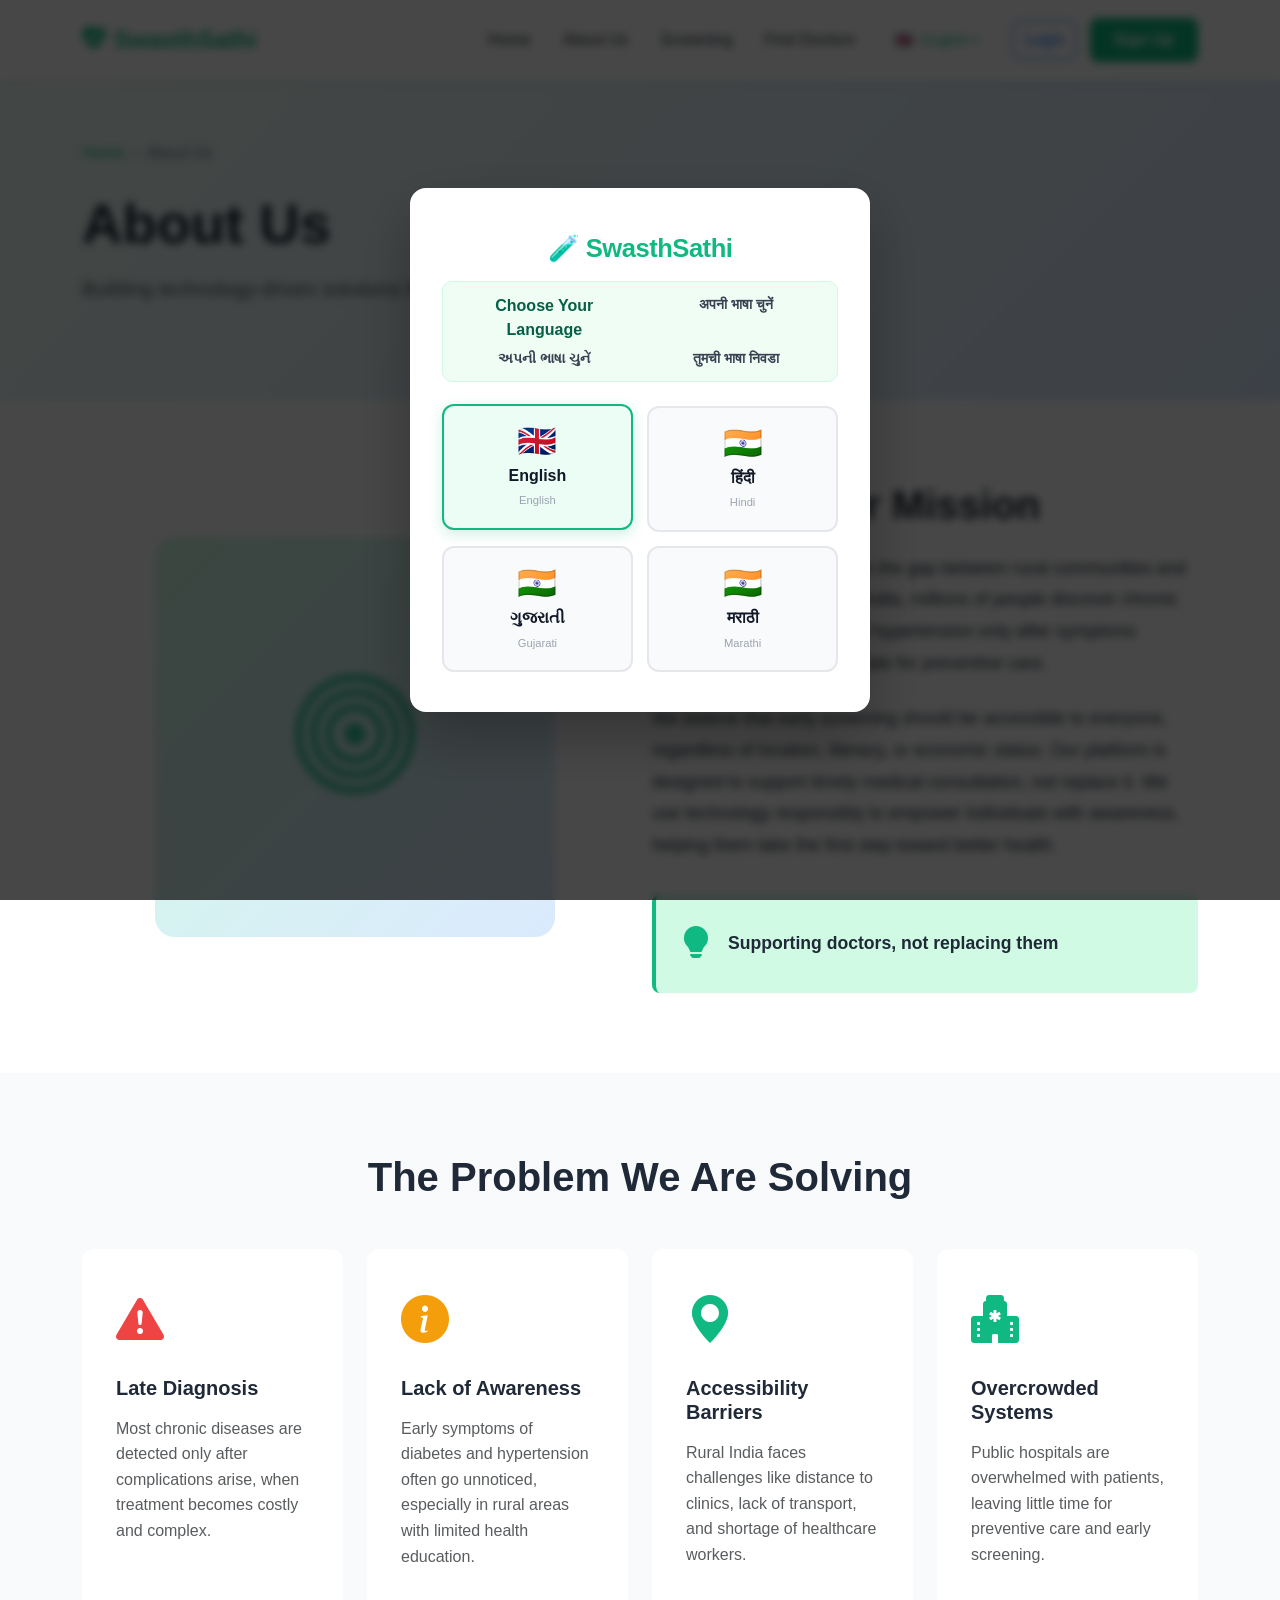
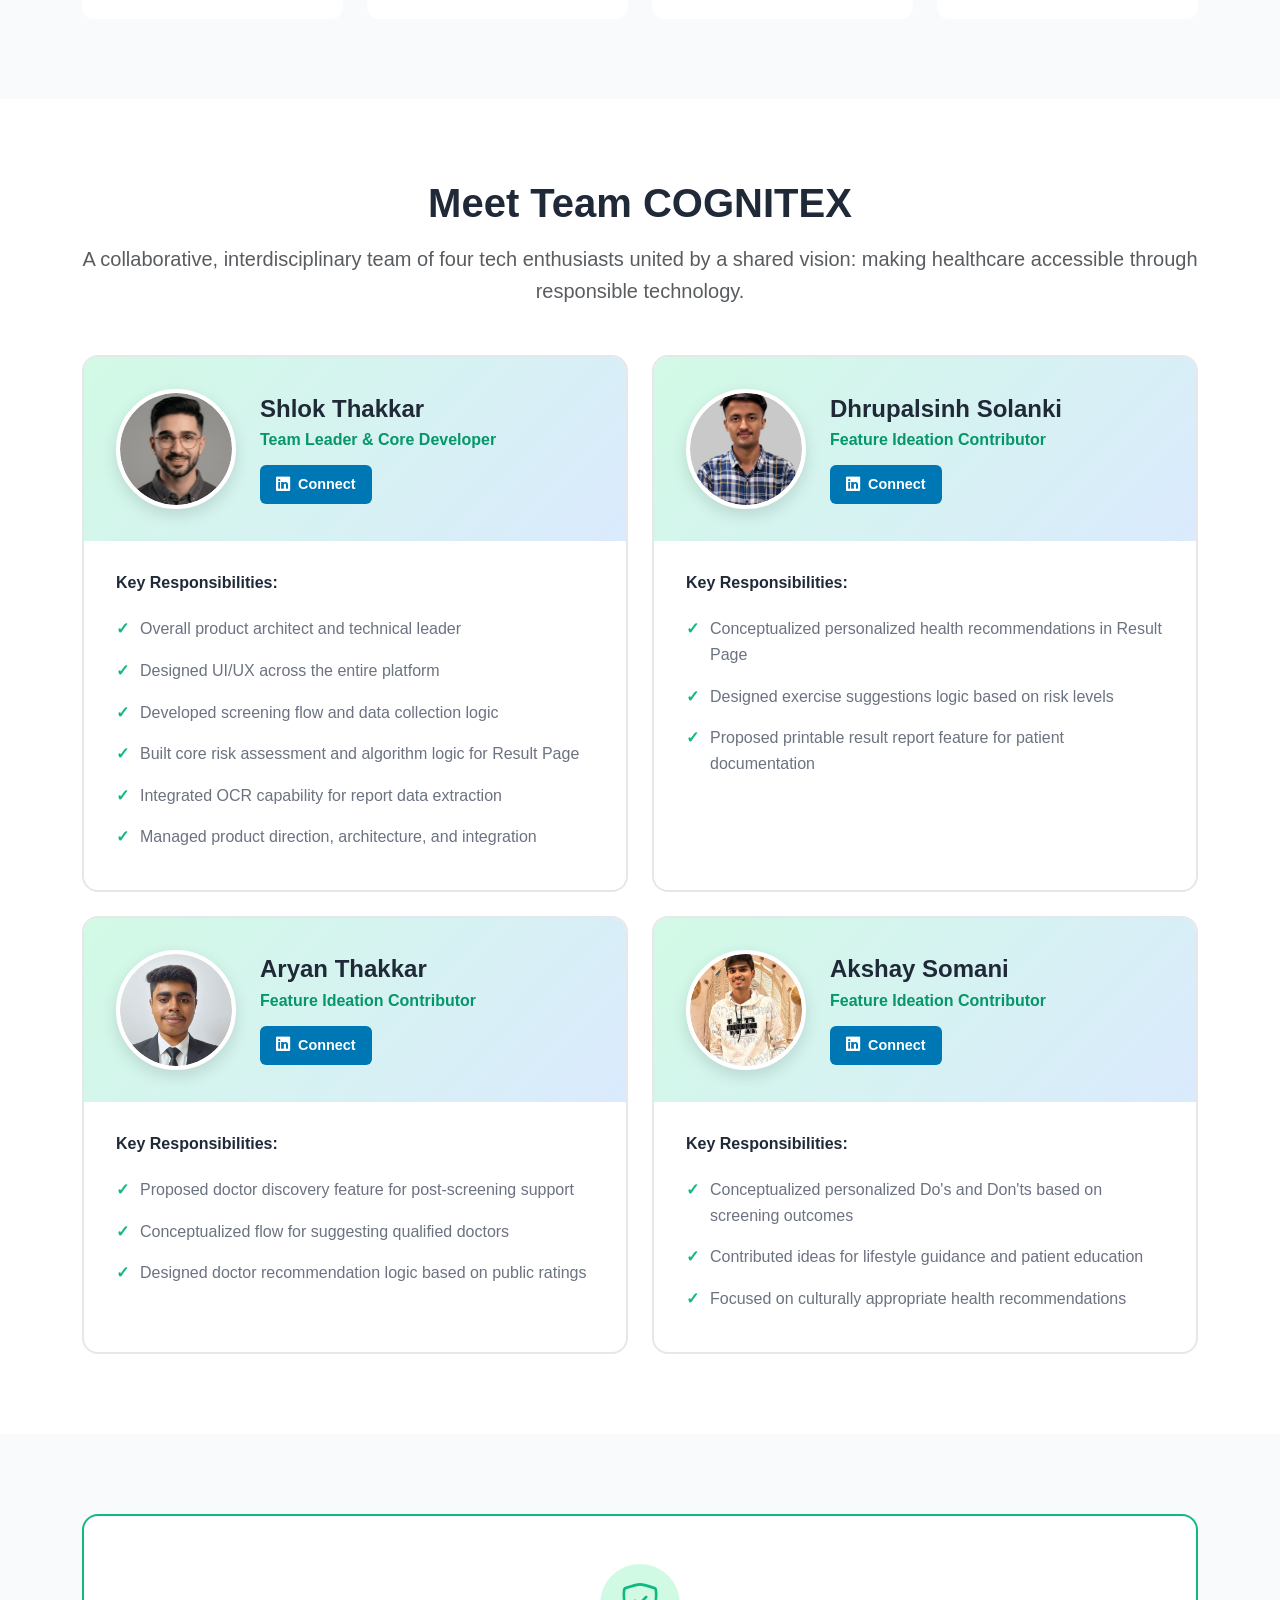
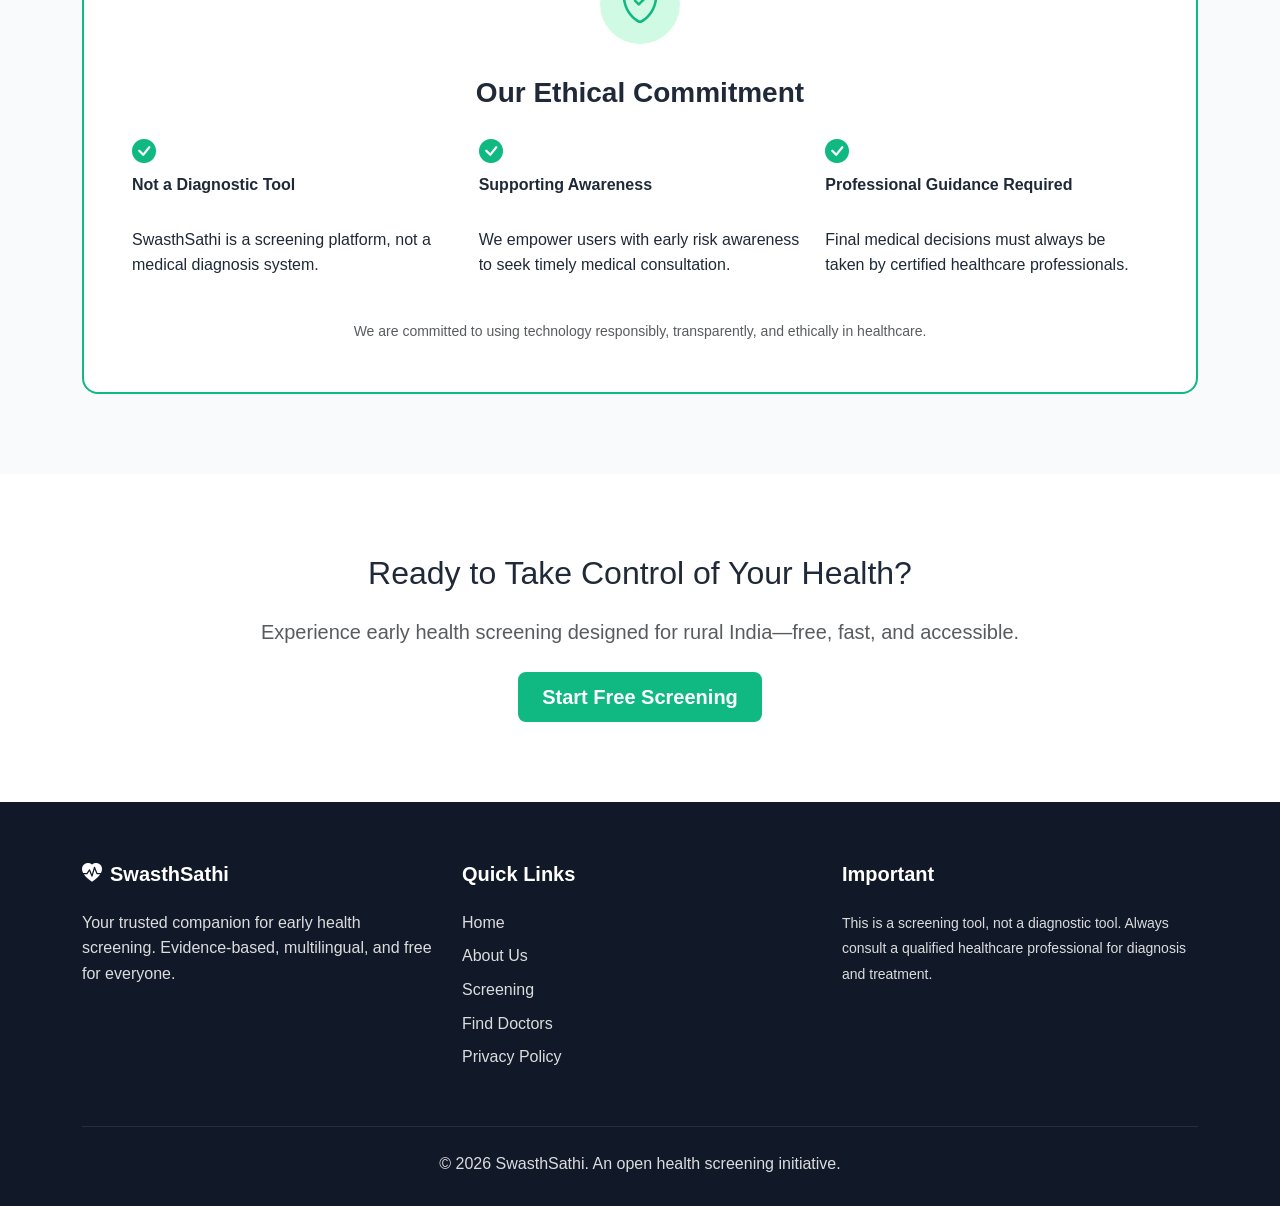
==== about.html @ 0831de1f "feat(pwa): add manifest and icon head tags across all pages" ====
<!DOCTYPE html>
<html lang="en">
<head>
    <meta charset="UTF-8">
    <meta name="viewport" content="width=device-width, initial-scale=1.0">
    <meta name="description" content="About SwasthSathi - Our mission to make early health screening accessible to rural India">
    <title>About Us - SwasthSathi</title>
    
   <!-- Bootstrap 5.3 -->
<link href="https://cdn.jsdelivr.net/npm/bootstrap@5.3.2/dist/css/bootstrap.min.css" rel="stylesheet">
<!-- Bootstrap Icons -->
<link rel="stylesheet" href="https://cdn.jsdelivr.net/npm/bootstrap-icons@1.11.3/font/bootstrap-icons.min.css">
<!-- Base Styles (LOAD FIRST) -->
<link rel="stylesheet" href="assets/styles/base.css">
<link rel="stylesheet" href="assets/styles/language-modal.css">
<!-- Page-specific styles -->
<link rel="stylesheet" href="assets/styles/style.css">
<link rel="stylesheet" href="assets/styles/about.css">
    <!-- PWA + icons -->
    <link rel="manifest" href="manifest.json">
    <meta name="theme-color" content="#10b981">
    <link rel="icon" href="assets/icons/favicon.ico" sizes="any">
    <link rel="icon" type="image/png" sizes="32x32" href="assets/icons/favicon-32.png">
    <link rel="icon" type="image/png" sizes="16x16" href="assets/icons/favicon-16.png">
    <link rel="apple-touch-icon" href="assets/icons/apple-touch-icon.png">
    <meta name="apple-mobile-web-app-capable" content="yes">
    <meta name="apple-mobile-web-app-status-bar-style" content="default">
    <meta name="apple-mobile-web-app-title" content="SwasthSathi">
    <link rel="stylesheet" href="assets/styles/pwa.css">
</head>
<body>
    <div id="navbar-mount"></div>

    <!-- Hero Section -->
    <section class="about-hero">
        <div class="container">
            <nav aria-label="breadcrumb">
                <ol class="breadcrumb">
                    <li class="breadcrumb-item"><a href="index.html" data-i18n="nav_home">Home</a></li>
                    <li class="breadcrumb-item active" aria-current="page" data-i18n="nav_about">About Us</li>
                </ol>
            </nav>
            <h1 class="display-4 fw-bold mb-3" data-i18n="about_hero_title">About Us</h1>
            <p class="lead text-muted" data-i18n="about_hero_subtitle">Building technology-driven solutions for early health risk awareness.</p>
        </div>
    </section>

    <!-- Mission Section -->
    <section class="mission-section">
        <div class="container">
            <div class="row align-items-center">
                <div class="col-lg-6 mb-4 mb-lg-0">
                    <div class="mission-icon-wrapper">
                        <i class="bi bi-bullseye"></i>
                    </div>
                </div>
                <div class="col-lg-6">
                    <h2 class="section-title mb-4" data-i18n="mission_title">Our Mission</h2>
                    <p class="mission-text" data-i18n="mission_text1">
                        SwasthSathi exists to bridge the gap between rural communities and early health awareness. 
                        In India, millions of people discover chronic conditions like diabetes and hypertension only 
                        after symptoms become severe—often too late for preventive care.
                    </p>
                    <p class="mission-text" data-i18n="mission_text2">
                        We believe that early screening should be accessible to everyone, regardless of 
                        location, literacy, or economic status. Our platform is designed to support timely medical consultation, 
                        not replace it. We use technology responsibly to empower individuals with awareness, helping them take 
                        the first step toward better health.
                    </p>
                    <div class="mission-highlight">
                        <i class="bi bi-lightbulb-fill"></i>
                        <span data-i18n="mission_highlight">Supporting doctors, not replacing them</span>
                    </div>
                </div>
            </div>
        </div>
    </section>

    <!-- Problem Section -->
    <section class="problem-section">
        <div class="container">
            <h2 class="section-title text-center mb-5" data-i18n="problem_title">The Problem We Are Solving</h2>
            <div class="row g-4">
                <div class="col-md-6 col-lg-3">
                    <div class="problem-card">
                        <div class="problem-icon text-danger">
                            <i class="bi bi-exclamation-triangle-fill"></i>
                        </div>
                        <h5 data-i18n="problem_late_title">Late Diagnosis</h5>
                        <p class="text-muted" data-i18n="problem_late_desc">Most chronic diseases are detected only after complications arise, when treatment becomes costly and complex.</p>
                    </div>
                </div>
                <div class="col-md-6 col-lg-3">
                    <div class="problem-card">
                        <div class="problem-icon text-warning">
                            <i class="bi bi-info-circle-fill"></i>
                        </div>
                        <h5 data-i18n="problem_awareness_title">Lack of Awareness</h5>
                        <p class="text-muted" data-i18n="problem_awareness_desc">Early symptoms of diabetes and hypertension often go unnoticed, especially in rural areas with limited health education.</p>
                    </div>
                </div>
                <div class="col-md-6 col-lg-3">
                    <div class="problem-card">
                        <div class="problem-icon text-primary">
                            <i class="bi bi-geo-alt-fill"></i>
                        </div>
                        <h5 data-i18n="problem_access_title">Accessibility Barriers</h5>
                        <p class="text-muted" data-i18n="problem_access_desc">Rural India faces challenges like distance to clinics, lack of transport, and shortage of healthcare workers.</p>
                    </div>
                </div>
                <div class="col-md-6 col-lg-3">
                    <div class="problem-card">
                        <div class="problem-icon text-success">
                            <i class="bi bi-hospital-fill"></i>
                        </div>
                        <h5 data-i18n="problem_overcrowded_title">Overcrowded Systems</h5>
                        <p class="text-muted" data-i18n="problem_overcrowded_desc">Public hospitals are overwhelmed with patients, leaving little time for preventive care and early screening.</p>
                    </div>
                </div>
            </div>
        </div>
    </section>

    <!-- Team Section -->
<section class="team-section">
    <div class="container">
        <div class="text-center mb-5">
            <h2 class="section-title mb-3" data-i18n="team_title">Meet Team COGNITEX</h2>
            <p class="lead text-muted" data-i18n="team_subtitle">A collaborative, interdisciplinary team of four tech enthusiasts united by a shared vision: making healthcare accessible through responsible technology.</p>
        </div>

        <div class="row g-4">
            <!-- Team Member 1: Shlok Thakkar -->
            <div class="col-lg-6">
                <div class="team-card">
                    <div class="team-card-header">
                        <div class="team-member-photo">
                            <img src="Images\Professional Photo (5).png" alt="Shlok Thakkar" class="member-img">
                        </div>
                        <div class="team-member-info">
                            <h4 class="member-name">Shlok Thakkar</h4>
                            <p class="member-role">Team Leader & Core Developer</p>
                            <a href="https://www.linkedin.com/in/shlok-thakkar-58a033354?utm_source=share&utm_campaign=share_via&utm_content=profile&utm_medium=android_app" target="_blank" rel="noopener noreferrer" class="linkedin-btn">
                                <i class="bi bi-linkedin"></i> <span data-i18n="team_connect">Connect</span>
                            </a>
                        </div>
                    </div>
                    <div class="team-card-body">
                        <h6 class="responsibility-title" data-i18n="team_responsibilities">Key Responsibilities:</h6>
                        <ul class="responsibility-list">
                            <li>Overall product architect and technical leader</li>
                            <li>Designed UI/UX across the entire platform</li>
                            <li>Developed screening flow and data collection logic</li>
                            <li>Built core risk assessment and algorithm logic for Result Page</li>
                            <li>Integrated OCR capability for report data extraction</li>
                            <li>Managed product direction, architecture, and integration</li>
                        </ul>
                    </div>
                </div>
            </div>

            <!-- Team Member 2: Dhrupalsinh Solanki -->
            <div class="col-lg-6">
                <div class="team-card">
                    <div class="team-card-header">
                        <div class="team-member-photo">
                            <img src="Images/Dhrupal.jpeg" alt="Dhrupalsinh Solanki" class="member-img">
                        </div>
                        <div class="team-member-info">
                            <h4 class="member-name">Dhrupalsinh Solanki</h4>
                            <p class="member-role">Feature Ideation Contributor</p>
                            <a href="https://www.linkedin.com/in/dhrupalsinh-solanki-662442332?utm_source=share&utm_campaign=share_via&utm_content=profile&utm_medium=ios_app" target="_blank" rel="noopener noreferrer" class="linkedin-btn">
                                <i class="bi bi-linkedin"></i> <span data-i18n="team_connect">Connect</span>
                            </a>
                        </div>
                    </div>
                    <div class="team-card-body">
                        <h6 class="responsibility-title" data-i18n="team_responsibilities">Key Responsibilities:</h6>
                        <ul class="responsibility-list">
                            <li>Conceptualized personalized health recommendations in Result Page</li>
                            <li>Designed exercise suggestions logic based on risk levels</li>
                            <li>Proposed printable result report feature for patient documentation</li>
                        </ul>
                    </div>
                </div>
            </div>

            <!-- Team Member 3: Aryan Thakkar -->
            <div class="col-lg-6">
                <div class="team-card">
                    <div class="team-card-header">
                        <div class="team-member-photo">
                            <img src="Images/Aryan.jpeg" alt="Aryan Thakkar" class="member-img">
                        </div>
                        <div class="team-member-info">
                            <h4 class="member-name">Aryan Thakkar</h4>
                            <p class="member-role">Feature Ideation Contributor</p>
                            <a href="https://www.linkedin.com/in/aryan-thakkar-126a76345?utm_source=share&utm_campaign=share_via&utm_content=profile&utm_medium=android_app" target="_blank" rel="noopener noreferrer" class="linkedin-btn">
                                <i class="bi bi-linkedin"></i> <span data-i18n="team_connect">Connect</span>
                            </a>
                        </div>
                    </div>
                    <div class="team-card-body">
                        <h6 class="responsibility-title" data-i18n="team_responsibilities">Key Responsibilities:</h6>
                        <ul class="responsibility-list">
                            <li>Proposed doctor discovery feature for post-screening support</li>
                            <li>Conceptualized flow for suggesting qualified doctors</li>
                            <li>Designed doctor recommendation logic based on public ratings</li>
                        </ul>
                    </div>
                </div>
            </div>

            <!-- Team Member 4: Akshay Somani -->
            <div class="col-lg-6">
                <div class="team-card">
                    <div class="team-card-header">
                        <div class="team-member-photo">
                            <img src="Images/Akshay.jpeg" alt="Akshay Somani" class="member-img">
                        </div>
                        <div class="team-member-info">
                            <h4 class="member-name">Akshay Somani</h4>
                            <p class="member-role">Feature Ideation Contributor</p>
                            <a href="https://www.linkedin.com/in/akshay-somani-881622383?utm_source=share&utm_campaign=share_via&utm_content=profile&utm_medium=android_app" target="_blank" rel="noopener noreferrer" class="linkedin-btn">
                                <i class="bi bi-linkedin"></i> <span data-i18n="team_connect">Connect</span>
                            </a>
                        </div>
                    </div>
                    <div class="team-card-body">
                        <h6 class="responsibility-title" data-i18n="team_responsibilities">Key Responsibilities:</h6>
                        <ul class="responsibility-list">
                            <li>Conceptualized personalized Do's and Don'ts based on screening outcomes</li>
                            <li>Contributed ideas for lifestyle guidance and patient education</li>
                            <li>Focused on culturally appropriate health recommendations</li>
                        </ul>
                    </div>
                </div>
            </div>
        </div>
    </div>
</section>

    <!-- Ethical Commitment Section -->
    <section class="ethics-section">
        <div class="container">
            <div class="ethics-card">
                <div class="ethics-icon">
                    <i class="bi bi-shield-check"></i>
                </div>
                <h3 class="mb-4" data-i18n="ethics_title">Our Ethical Commitment</h3>
                <div class="row">
                    <div class="col-md-4 mb-3">
                        <div class="ethics-point">
                            <i class="bi bi-check-circle-fill text-success"></i>
                            <p><strong data-i18n="ethics_not_diagnostic">Not a Diagnostic Tool</strong><br><span data-i18n="ethics_not_diagnostic_desc">SwasthSathi is a screening platform, not a medical diagnosis system.</span></p>
                        </div>
                    </div>
                    <div class="col-md-4 mb-3">
                        <div class="ethics-point">
                            <i class="bi bi-check-circle-fill text-success"></i>
                            <p><strong data-i18n="ethics_awareness">Supporting Awareness</strong><br><span data-i18n="ethics_awareness_desc">We empower users with early risk awareness to seek timely medical consultation.</span></p>
                        </div>
                    </div>
                    <div class="col-md-4 mb-3">
                        <div class="ethics-point">
                            <i class="bi bi-check-circle-fill text-success"></i>
                            <p><strong data-i18n="ethics_professional">Professional Guidance Required</strong><br><span data-i18n="ethics_professional_desc">Final medical decisions must always be taken by certified healthcare professionals.</span></p>
                        </div>
                    </div>
                </div>
                <p class="text-muted text-center mt-4 mb-0">
                    <small data-i18n="ethics_footer">We are committed to using technology responsibly, transparently, and ethically in healthcare.</small>
                </p>
            </div>
        </div>
    </section>

    <!-- CTA Section -->
    <section class="cta-section-about">
        <div class="container text-center">
            <h2 class="mb-4" data-i18n="cta_about_title">Ready to Take Control of Your Health?</h2>
            <p class="lead text-muted mb-4" data-i18n="cta_about_subtitle">Experience early health screening designed for rural India—free, fast, and accessible.</p>
            <a href="screening.html" class="btn btn-primary-custom btn-lg" data-i18n="cta_about_button">Start Free Screening</a>
        </div>
    </section>

   <div id="footer-mount"></div>

    <script src="https://cdn.jsdelivr.net/npm/bootstrap@5.3.2/dist/js/bootstrap.bundle.min.js"></script>
    <script src="assets/scripts/data/language-data.js"></script>
    <script src="assets/scripts/shared/i18n.js"></script>
    <script src="assets/scripts/shared/language-modal.js"></script>
    <script src="assets/scripts/shared/supabase-client.js"></script>
    <script src="assets/scripts/shared/navbar.js"></script>
    <script src="assets/scripts/shared/footer.js"></script>
    <script src="assets/scripts/shared/nav-auth.js"></script>
    <script src="assets/scripts/shared/main.js"></script>
    <script src="assets/scripts/shared/pwa-register.js"></script>
</body>
</html>
---- assets/styles/base.css ----
/**
 * ============================================
 * SWASTHSATHI - UNIFIED BASE STYLES
 * Shared across ALL pages
 * ============================================
 */

/* ===== CSS VARIABLES (UNIFIED) ===== */
:root {
    /* Primary Colors */
    --primary: #10b981;
    --primary-dark: #059669;
    --primary-light: #d1fae5;
    --primary-pale: #d1fae5;
    --primary-ghost: #f0fdf4;
    
    /* Secondary Colors */
    --secondary: #3b82f6;
    
    /* Status Colors */
    --success: #10b981;
    --success-light: #d1fae5;
    --success-dark: #047857;
    
    --warning: #f59e0b;
    --warning-light: #fef3c7;
    --warning-dark: #d97706;
    
    --danger: #ef4444;
    --danger-light: #fee2e2;
    --danger-dark: #dc2626;
    
    --info: #3b82f6;
    --info-light: #dbeafe;
    --info-dark: #2563eb;
    
    /* Neutral Colors */
    --white: #ffffff;
    --black: #000000;
    --dark: #1f2937;
    --gray: #6b7280;
    --gray-light: #9ca3af;
    --gray-pale: #e5e7eb;
    --gray-bg: #f3f4f6;
    --gray-border: #d1d5db;
    --light-bg: #f9fafb;
    
    /* Aliased color names for backward compatibility */
    --color-primary: var(--primary);
    --color-primary-dark: var(--primary-dark);
    --color-primary-light: var(--primary-light);
    --color-primary-pale: var(--primary-pale);
    --color-primary-ghost: var(--primary-ghost);
    
    --color-success: var(--success);
    --color-success-light: var(--success-light);
    --color-success-dark: var(--success-dark);
    
    --color-warning: var(--warning);
    --color-warning-light: var(--warning-light);
    --color-warning-dark: var(--warning-dark);
    
    --color-danger: var(--danger);
    --color-danger-light: var(--danger-light);
    --color-danger-dark: var(--danger-dark);
    
    --color-info: var(--info);
    --color-info-light: var(--info-light);
    --color-info-dark: var(--info-dark);
    
    --color-white: var(--white);
    --color-black: var(--black);
    --color-dark: var(--dark);
    --color-gray: var(--gray);
    --color-gray-light: var(--gray-light);
    --color-gray-pale: var(--gray-pale);
    --color-gray-bg: var(--gray-bg);
    --color-gray-border: var(--gray-border);
    
    /* Typography */
    --font-primary: system-ui, -apple-system, BlinkMacSystemFont, "Segoe UI", Roboto, Oxygen, Ubuntu, Cantarell, sans-serif;
    --font-mono: 'Courier New', Courier, monospace;
    
    --text-xs: 0.75rem;
    --text-sm: 0.875rem;
    --text-base: 1rem;
    --text-lg: 1.125rem;
    --text-xl: 1.25rem;
    --text-2xl: 1.5rem;
    --text-3xl: 1.875rem;
    
    --font-normal: 400;
    --font-medium: 500;
    --font-semibold: 600;
    --font-bold: 700;
    
    --leading-normal: 1.5;
    --leading-relaxed: 1.75;
    
    /* Spacing */
    --space-1: 0.25rem;
    --space-2: 0.5rem;
    --space-3: 0.75rem;
    --space-4: 1rem;
    --space-5: 1.25rem;
    --space-6: 1.5rem;
    --space-8: 2rem;
    --space-10: 2.5rem;
    
    /* Border Radius */
    --radius-base: 0.25rem;
    --radius-md: 0.375rem;
    --radius-lg: 0.5rem;
    --radius-xl: 0.75rem;
    --radius-full: 9999px;
    
    /* Shadows */
    --shadow-sm: 0 1px 2px 0 rgba(0, 0, 0, 0.05);
    --shadow-base: 0 1px 3px 0 rgba(0, 0, 0, 0.1);
    --shadow-md: 0 4px 6px -1px rgba(0, 0, 0, 0.1);
    --shadow-lg: 0 10px 15px -3px rgba(0, 0, 0, 0.1);
    
    /* Transitions */
    --transition-fast: 150ms ease-in-out;
    --transition-base: 200ms ease-in-out;
}

/* ===== GLOBAL RESETS ===== */
* {
    margin: 0;
    padding: 0;
    box-sizing: border-box;
}

body {
    font-family: var(--font-primary);
    color: var(--dark);
    line-height: 1.6;
    overflow-x: hidden;
    background: var(--light-bg);
}

html {
    scroll-behavior: smooth;
}

a {
    text-decoration: none;
    color: inherit;
}

/* ===== UNIFIED NAVBAR STYLES ===== */
.navbar {
    background: white !important;
    box-shadow: 0 2px 10px rgba(0,0,0,0.08);
    transition: all 0.3s ease;
    padding: 1rem 0;
}

.navbar.scrolled {
    box-shadow: 0 4px 12px rgba(0,0,0,0.1);
}

.navbar-brand {
    font-size: 1.5rem;
    font-weight: 700;
    color: var(--primary) !important;
    display: flex;
    align-items: center;
    gap: 0.5rem;
}

.nav-link {
    color: var(--dark) !important;
    font-weight: 500;
    padding: 0.5rem 1rem !important;
    transition: color 0.3s ease;
}

.nav-link:hover,
.nav-link.active {
    color: var(--primary) !important;
}

/* ===== UNIFIED BUTTON STYLES ===== */
.btn-primary-custom {
    background: var(--primary) !important;
    border-color: var(--primary) !important;
    color: white !important;
    padding: 0.625rem 1.5rem;
    border-radius: 8px;
    font-weight: 600;
    transition: all 0.3s ease;
    border: none;
}

.btn-primary-custom:hover {
    background: var(--primary-dark) !important;
    border-color: var(--primary-dark) !important;
    transform: translateY(-2px);
    box-shadow: 0 4px 12px rgba(16, 185, 129, 0.3);
}

.btn-primary-custom a {
    color: white !important;
    text-decoration: none;
}

/* Bootstrap Form Controls */
.form-control:focus,
.form-select:focus {
    border-color: var(--primary);
    box-shadow: 0 0 0 0.25rem rgba(16, 185, 129, 0.25);
}

.form-check-input:checked {
    background-color: var(--primary);
    border-color: var(--primary);
}

/* ===== UNIFIED FOOTER STYLES ===== */
.footer {
    background: #111827;
    color: #ffffff;
    padding: 60px 0 30px;
}

.footer h5 {
    font-weight: 700;
    margin-bottom: 1.5rem;
    color: #ffffff;
}

.footer p,
.footer .text-muted,
.footer small {
    color: rgba(255, 255, 255, 0.85) !important;
}

.footer a {
    color: rgba(255, 255, 255, 0.85);
    text-decoration: none;
    transition: color 0.3s ease;
    display: block;
    margin-bottom: 0.5rem;
}

.footer a:hover {
    color: #ffffff;
}

.footer hr {
    border-color: rgba(255, 255, 255, 0.2);
}

/* ===== UTILITY CLASSES ===== */
.bg-success-subtle { background: var(--success-light) !important; color: var(--success); }
.bg-primary-subtle { background: #dbeafe !important; color: #2563eb; }
.bg-warning-subtle { background: var(--warning-light) !important; color: var(--warning-dark); }
.bg-info-subtle { background: var(--info-light) !important; color: var(--info-dark); }
.bg-danger-subtle { background: var(--danger-light) !important; color: var(--danger-dark); }

.border-success { border-color: var(--success) !important; }
.border-warning { border-color: var(--warning) !important; }
.border-danger { border-color: var(--danger) !important; }
.border-info { border-color: var(--info) !important; }

.text-success { color: var(--success) !important; }
.text-warning { color: var(--warning) !important; }
.text-danger { color: var(--danger) !important; }
.text-info { color: var(--info) !important; }
.text-primary { color: var(--primary) !important; }

/* ===== RESPONSIVE ===== */
@media (max-width: 768px) {
    .navbar {
        padding: 0.75rem 0;
    }
    
    .navbar-brand {
        font-size: 1.25rem;
    }
}

/* ===== ANIMATIONS ===== */
@keyframes fadeIn {
    from {
        opacity: 0;
        transform: translateY(20px);
    }
    to {
        opacity: 1;
        transform: translateY(0);
    }
}

.fade-in {
    animation: fadeIn 0.6s ease-in;
}

/* Language Dropdown Styles */
.language-option {
    padding: 0.5rem 1rem;
    cursor: pointer;
    transition: background 0.2s ease;
}

.language-option:hover {
    background: #f3f4f6;
}

.language-option.active {
    background: #10b981;
    color: white;
}

.language-option.active:hover {
    background: #059669;
}

#languageDropdownBtn {
    font-size: 0.9rem;
    padding: 0.5rem 1rem;
    border-radius: 8px;
    transition: background 0.2s ease;
}

#languageDropdownBtn:hover {
    background: rgba(16, 185, 129, 0.1);
}
---- assets/styles/language-modal.css ----
/* ============================================
   FIRST-VISIT LANGUAGE SELECTION MODAL
   Gated by localStorage.selectedLanguage
   ============================================ */

#langSelectModal {
    position: fixed;
    inset: 0;
    z-index: 9999;
    background: rgba(0, 0, 0, 0.72);
    backdrop-filter: blur(4px);
    display: flex;
    align-items: center;
    justify-content: center;
    animation: langModalFadeIn 0.25s ease-out;
}

#langSelectModal.hidden {
    display: none;
}

@keyframes langModalFadeIn {
    from { opacity: 0; }
    to   { opacity: 1; }
}

.lang-modal-card {
    background: #ffffff;
    border-radius: 16px;
    padding: 2.5rem 2rem;
    max-width: 460px;
    width: 92%;
    box-shadow: 0 24px 60px rgba(0, 0, 0, 0.28);
    animation: langModalSlideUp 0.3s ease-out;
    text-align: center;
}

@keyframes langModalSlideUp {
    from { opacity: 0; transform: translateY(28px); }
    to   { opacity: 1; transform: translateY(0); }
}

.lang-modal-logo {
    font-size: 1.6rem;
    font-weight: 800;
    color: #10b981;
    margin-bottom: 0.75rem;
    letter-spacing: -0.5px;
}

.lang-modal-multilang {
    display: grid;
    grid-template-columns: 1fr 1fr;
    gap: 0.45rem 1.1rem;
    margin-bottom: 1.5rem;
    padding: 0.8rem 0.9rem;
    background: #f0fdf4;
    border: 1px solid #d1fae5;
    border-radius: 10px;
}

.lm-col {
    font-size: 0.875rem;
    font-weight: 600;
    color: #374151;
    text-align: center;
    line-height: 1.45;
}

.lm-col[lang="en"] {
    font-size: 1rem;
    font-weight: 700;
    color: #065f46;
}

.lang-btn-grid {
    display: grid;
    grid-template-columns: 1fr 1fr;
    gap: 0.9rem;
}

.lang-btn {
    display: flex;
    flex-direction: column;
    align-items: center;
    justify-content: center;
    padding: 1.1rem 0.75rem;
    border: 2px solid #e5e7eb;
    border-radius: 12px;
    background: #f9fafb;
    cursor: pointer;
    transition: border-color 0.18s, background 0.18s, box-shadow 0.18s, transform 0.18s;
    font-family: inherit;
    gap: 0.25rem;
}

.lang-btn:hover,
.lang-btn:focus {
    border-color: #10b981;
    background: #ecfdf5;
    box-shadow: 0 4px 14px rgba(16, 185, 129, 0.22);
    transform: translateY(-2px);
    outline: none;
}

.lang-btn:active {
    transform: translateY(0);
}

.lang-btn-flag {
    font-size: 2rem;
    line-height: 1.1;
}

.lang-btn-native {
    font-size: 1rem;
    font-weight: 700;
    color: #111827;
}

.lang-btn-english {
    font-size: 0.7rem;
    color: #9ca3af;
    font-weight: 400;
}
---- assets/styles/style.css ----
/**
 * ============================================
 * SWASTHSATHI - HOMEPAGE & ABOUT PAGE STYLES
 * ============================================
 * NOTE: This file uses CSS variables from base.css
 * Ensure base.css is loaded BEFORE this file
 */

/* ===== GLOBAL RESETS ===== */
* {
    margin: 0;
    padding: 0;
    box-sizing: border-box;
}

body {
    font-family: -apple-system, BlinkMacSystemFont, 'Segoe UI', Roboto, Oxygen, Ubuntu, Cantarell, sans-serif;
    color: #1f2937;
    line-height: 1.6;
    overflow-x: hidden;
}

/* Smooth Scrolling */
html {
    scroll-behavior: smooth;
}

/* ===== HERO SECTION ===== */
.hero-section {
    background: linear-gradient(135deg, #e0f2fe 0%, #dbeafe 100%);
    padding: 140px 0 80px;
    position: relative;
    overflow: hidden;
}

.hero-section::before {
    content: '';
    position: absolute;
    top: 0;
    right: -10%;
    width: 50%;
    height: 100%;
    background: linear-gradient(135deg, rgba(16, 185, 129, 0.1), rgba(59, 130, 246, 0.1));
    border-radius: 50%;
    filter: blur(60px);
}

.hero-content {
    position: relative;
    z-index: 1;
}

.hero-section h1 {
    font-size: 3.5rem;
    font-weight: 800;
    line-height: 1.2;
    margin-bottom: 1.5rem;
    color: #1f2937;
}

.hero-section .lead {
    font-size: 1.25rem;
    color: #6b7280;
    margin-bottom: 2rem;
}

.feature-badge {
    display: inline-flex;
    align-items: center;
    gap: 0.5rem;
    background: white;
    padding: 0.75rem 1.25rem;
    border-radius: 50px;
    font-size: 0.9rem;
    font-weight: 600;
    color: #10b981;
    box-shadow: 0 2px 8px rgba(0,0,0,0.1);
}

.hero-illustration {
    width: 100%;
    max-width: 500px;
    height: 400px;
    background: white;
    border-radius: 20px;
    display: flex;
    align-items: center;
    justify-content: center;
    box-shadow: 0 20px 40px rgba(0,0,0,0.1);
    position: relative;
    animation: float 3s ease-in-out infinite;
}

@keyframes float {
    0%, 100% { transform: translateY(0); }
    50% { transform: translateY(-20px); }
}

/* ===== STATS SECTION ===== */
.stats-section {
    background: white;
    padding: 60px 0;
}

.stat-card {
    text-align: center;
    padding: 2rem 1rem;
}

.stat-card h2 {
    font-size: 2.5rem;
    font-weight: 800;
    color: #10b981;
    margin-bottom: 0.5rem;
}

.stat-card p {
    color: #6b7280;
    font-size: 1rem;
}

/* ===== FEATURES SECTION ===== */
.features-section {
    padding: 80px 0;
    background: #f9fafb;
}

.section-title {
    font-size: 2.5rem;
    font-weight: 700;
    text-align: center;
    margin-bottom: 1rem;
}

.section-subtitle {
    text-align: center;
    color: #6b7280;
    font-size: 1.1rem;
    margin-bottom: 3rem;
}

.feature-card {
    background: white;
    padding: 2rem;
    border-radius: 16px;
    height: 100%;
    transition: all 0.3s ease;
    border: 2px solid transparent;
}

.feature-card:hover {
    transform: translateY(-8px);
    border-color: #10b981;
    box-shadow: 0 12px 24px rgba(0,0,0,0.1);
}

.feature-icon {
    width: 64px;
    height: 64px;
    border-radius: 12px;
    display: flex;
    align-items: center;
    justify-content: center;
    font-size: 2rem;
    margin-bottom: 1.5rem;
}

/* Feature icon backgrounds */
.bg-success-subtle { 
    background: #d1fae5; 
    color: #10b981; 
}

.bg-primary-subtle { 
    background: #dbeafe; 
    color: #2563eb; 
}

.bg-warning-subtle { 
    background: #fef3c7; 
    color: #f59e0b; 
}

.bg-info-subtle { 
    background: #e0e7ff; 
    color: #6366f1; 
}

.bg-danger-subtle { 
    background: #fee2e2; 
    color: #ef4444; 
}

.feature-card h4 {
    font-size: 1.25rem;
    font-weight: 700;
    margin-bottom: 1rem;
}

/* ===== HOW IT WORKS SECTION ===== */
.how-it-works-section {
    padding: 80px 0;
    background: white;
}

.step-card {
    text-align: center;
    padding: 2rem 1rem;
    border-radius: 16px;
    background: #f9fafb;
    transition: all 0.3s ease;
    height: 100%;
    position: relative;
}

.step-card:hover {
    background: white;
    box-shadow: 0 8px 20px rgba(0,0,0,0.08);
}

.step-number {
    width: 48px;
    height: 48px;
    border-radius: 50%;
    background: #10b981;
    color: white;
    display: flex;
    align-items: center;
    justify-content: center;
    font-size: 1.5rem;
    font-weight: 700;
    margin: 0 auto 1rem;
}

.step-icon {
    font-size: 3rem;
    color: #10b981;
    margin-bottom: 1rem;
}

.step-card h5 {
    font-weight: 700;
    margin-bottom: 1rem;
}

/* ===== CTA SECTION ===== */
.cta-section {
    padding: 80px 0;
    background: white;
}

.cta-card {
    background: linear-gradient(135deg, #10b981 0%, #3b82f6 100%);
    padding: 4rem 2rem;
    border-radius: 24px;
    position: relative;
    overflow: hidden;
}

.cta-card::before {
    content: '';
    position: absolute;
    top: -50%;
    right: -20%;
    width: 400px;
    height: 400px;
    background: rgba(255,255,255,0.1);
    border-radius: 50%;
}

.cta-card h2 {
    font-size: 2.5rem;
    font-weight: 700;
}

.btn-light-custom {
    background: white;
    color: #10b981;
    border: none;
    padding: 1rem 2.5rem;
    border-radius: 12px;
    font-weight: 700;
    transition: all 0.3s ease;
}

.btn-light-custom:hover {
    transform: translateY(-3px);
    box-shadow: 0 8px 20px rgba(0,0,0,0.2);
}

/* ===== RESPONSIVE DESIGN ===== */
@media (max-width: 768px) {
    .hero-section {
        padding: 120px 0 60px;
    }
    
    .hero-section h1 {
        font-size: 2.5rem;
    }
    
    .section-title {
        font-size: 2rem;
    }

    .hero-illustration {
        margin-top: 2rem;
        height: 300px;
    }
}

/* ===== ANIMATIONS ===== */
.fade-in {
    animation: fadeIn 0.6s ease-in;
}

@keyframes fadeIn {
    from {
        opacity: 0;
        transform: translateY(20px);
    }
    to {
        opacity: 1;
        transform: translateY(0);
    }
}

/* ===== LINKS ===== */
a {
    text-decoration: none;
    color: inherit;
}
---- assets/styles/about.css ----
/**
 * ============================================
 * ABOUT US PAGE STYLES
 * ============================================
 */

/* About Hero Section */
.about-hero {
    padding: 140px 0 80px;
    background: linear-gradient(135deg, #f0fdf4 0%, #dbeafe 100%);
}

.breadcrumb {
    background: transparent;
    padding: 0;
    margin-bottom: 1.5rem;
}

.breadcrumb-item + .breadcrumb-item::before {
    content: "›";
    color: var(--gray);
}

.breadcrumb-item a {
    color: var(--primary);
    text-decoration: none;
}

.breadcrumb-item.active {
    color: var(--gray);
}

/* Mission Section */
.mission-section {
    padding: 80px 0;
    background: white;
}

.mission-icon-wrapper {
    width: 100%;
    max-width: 400px;
    height: 400px;
    background: linear-gradient(135deg, var(--primary-light) 0%, #dbeafe 100%);
    border-radius: 20px;
    display: flex;
    align-items: center;
    justify-content: center;
    margin: 0 auto;
}

.mission-icon-wrapper i {
    font-size: 120px;
    color: var(--primary);
    opacity: 0.8;
}

.mission-text {
    font-size: 1.1rem;
    line-height: 1.8;
    color: var(--dark);
    margin-bottom: 1.5rem;
}

.mission-highlight {
    display: flex;
    align-items: center;
    gap: 1rem;
    padding: 1.5rem;
    background: var(--primary-light);
    border-left: 4px solid var(--primary);
    border-radius: 8px;
    margin-top: 2rem;
}

.mission-highlight i {
    font-size: 2rem;
    color: var(--primary);
}

.mission-highlight span {
    font-size: 1.1rem;
    font-weight: 600;
    color: var(--dark);
}

/* Problem Section */
.problem-section {
    padding: 80px 0;
    background: var(--light-bg);
}

.problem-card {
    background: white;
    padding: 2rem;
    border-radius: 12px;
    height: 100%;
    transition: all 0.3s ease;
    border: 2px solid transparent;
}

.problem-card:hover {
    transform: translateY(-5px);
    border-color: var(--primary);
    box-shadow: 0 8px 20px rgba(0,0,0,0.1);
}

.problem-icon {
    font-size: 3rem;
    margin-bottom: 1rem;
}

.problem-card h5 {
    font-weight: 700;
    margin-bottom: 1rem;
    color: var(--dark);
}

/* Team Section */
.team-section {
    padding: 80px 0;
    background: white;
}

.team-card {
    background: white;
    border: 2px solid #e5e7eb;
    border-radius: 16px;
    overflow: hidden;
    height: 100%;
    transition: all 0.3s ease;
}

.team-card:hover {
    transform: translateY(-5px);
    box-shadow: 0 12px 24px rgba(0,0,0,0.1);
    border-color: var(--primary);
}

.team-card-header {
    background: linear-gradient(135deg, var(--primary-light) 0%, #dbeafe 100%);
    padding: 2rem;
    display: flex;
    align-items: center;
    gap: 1.5rem;
}

/* ===== SHARP PHOTO STYLING - NO BLUR ===== */
.team-member-photo {
    width: 120px;
    height: 120px;
    border-radius: 50%;
    background: #ffffff;
    display: flex;
    align-items: center;
    justify-content: center;
    flex-shrink: 0;
    box-shadow: 0 6px 16px rgba(0,0,0,0.12);
    overflow: hidden;
    position: relative;
    border: 4px solid white;
}

/* HIGH-QUALITY IMAGE RENDERING - CRITICAL FIX */
/* HIGH-QUALITY IMAGE RENDERING - EMERGENCY FIX */
.member-img {
    width: 100%;
    height: 100%;
    object-fit: cover;
    object-position: center center;  /* CHANGED from center 30% */
    display: block;
    border-radius: 50%;
    
    /* Remove problematic rendering properties */
    image-rendering: auto;  /* CHANGED from crisp-edges */
    -webkit-backface-visibility: hidden;
    backface-visibility: hidden;
    -webkit-font-smoothing: antialiased;
    -moz-osx-font-smoothing: grayscale;
}

/* Icon fallback (when no image or image fails) */
.team-member-photo i {
    font-size: 4.5rem;
    color: var(--primary);
    position: absolute;
    top: 50%;
    left: 50%;
    transform: translate(-50%, -50%);
    z-index: 0;
}

/* Hide icon when image exists */
.team-member-photo img {
    position: relative;
    z-index: 1;
}

/* Smooth hover WITHOUT blur */
.team-card:hover .team-member-photo {
    box-shadow: 0 8px 20px rgba(0,0,0,0.15);
    transition: box-shadow 0.3s ease;
}

/* Removed scale on hover to prevent blur */
.team-card:hover .member-img {
    transition: all 0.3s ease;
}

.team-member-info {
    flex: 1;
}

.member-name {
    font-size: 1.5rem;
    font-weight: 700;
    color: var(--dark);
    margin-bottom: 0.25rem;
}

.member-role {
    font-size: 1rem;
    color: var(--primary-dark);
    font-weight: 600;
    margin-bottom: 0.75rem;
}

.linkedin-btn {
    display: inline-flex;
    align-items: center;
    gap: 0.5rem;
    padding: 0.5rem 1rem;
    background: #0077b5;
    color: white;
    text-decoration: none;
    border-radius: 6px;
    font-size: 0.9rem;
    font-weight: 600;
    transition: all 0.3s ease;
}

.linkedin-btn:hover {
    background: #005885;
    color: white;
    transform: translateY(-2px);
}

.team-card-body {
    padding: 2rem;
}

.responsibility-title {
    font-weight: 700;
    color: var(--dark);
    margin-bottom: 1rem;
    font-size: 1rem;
}

.responsibility-list {
    list-style: none;
    padding: 0;
    margin: 0;
}

.responsibility-list li {
    padding: 0.5rem 0;
    padding-left: 1.5rem;
    position: relative;
    color: var(--gray);
    line-height: 1.6;
}

.responsibility-list li::before {
    content: "✓";
    position: absolute;
    left: 0;
    color: var(--primary);
    font-weight: bold;
}

/* Ethics Section */
.ethics-section {
    padding: 80px 0;
    background: var(--light-bg);
}

.ethics-card {
    background: white;
    padding: 3rem;
    border-radius: 16px;
    border: 2px solid var(--primary);
    text-align: center;
}

.ethics-icon {
    width: 80px;
    height: 80px;
    background: var(--primary-light);
    border-radius: 50%;
    display: flex;
    align-items: center;
    justify-content: center;
    margin: 0 auto 2rem;
}

.ethics-icon i {
    font-size: 2.5rem;
    color: var(--primary);
}

.ethics-card h3 {
    font-weight: 700;
    color: var(--dark);
}

.ethics-point {
    text-align: left;
}

.ethics-point i {
    font-size: 1.5rem;
    margin-bottom: 0.5rem;
}

.ethics-point p {
    margin: 0;
    color: var(--dark);
}

.ethics-point strong {
    display: block;
    margin-bottom: 0.25rem;
}

/* CTA Section */
.cta-section-about {
    padding: 80px 0;
    background: white;
}

/* Responsive */
@media (max-width: 768px) {
    .about-hero {
        padding: 120px 0 60px;
    }

    .mission-icon-wrapper {
        height: 300px;
        margin-bottom: 2rem;
    }

    .team-card-header {
        flex-direction: column;
        text-align: center;
    }

    .team-member-info {
        text-align: center;
    }

    .ethics-card {
        padding: 2rem 1rem;
    }
}
---- assets/styles/pwa.css ----
/* ============================================
   PWA STATES (Phase 4)
   Offline fallback screen + service-worker update toast.
   Uses base.css design tokens — never modifies them.
   ============================================ */

/* ---------- Offline fallback (offline.html) ---------- */

.offline-screen {
    min-height: 100vh;
    display: flex;
    flex-direction: column;
    align-items: center;
    justify-content: center;
    text-align: center;
    padding: 2rem 1.5rem;
    background: linear-gradient(135deg, #f0fdf4 0%, #dbeafe 100%);
}

.offline-logo {
    width: 96px;
    height: 96px;
    margin-bottom: 1.5rem;
}

.offline-title {
    font-size: 1.75rem;
    font-weight: 700;
    color: var(--dark);
    margin-bottom: 0.75rem;
}

.offline-text {
    color: var(--gray);
    max-width: 30rem;
    margin-bottom: 0.5rem;
}

.offline-subtext {
    color: var(--gray-light);
    font-size: 0.9rem;
    max-width: 30rem;
    margin-bottom: 1.75rem;
}

.offline-actions {
    display: flex;
    gap: 0.75rem;
    flex-wrap: wrap;
    justify-content: center;
}

.offline-btn {
    display: inline-block;
    padding: 0.7rem 1.5rem;
    border-radius: var(--radius-lg);
    font-weight: 600;
    text-decoration: none;
    cursor: pointer;
    border: 2px solid var(--primary);
    min-height: 46px;
}

.offline-btn-primary {
    background: var(--primary);
    color: var(--white);
}

.offline-btn-outline {
    background: transparent;
    color: var(--primary-dark);
}

/* ---------- Service-worker update toast ---------- */

.pwa-update-toast {
    position: fixed;
    left: 50%;
    bottom: 1.25rem;
    transform: translateX(-50%) translateY(150%);
    z-index: 2000;
    display: flex;
    align-items: center;
    gap: 0.9rem;
    max-width: 92vw;
    background: var(--dark);
    color: var(--white);
    padding: 0.85rem 1.1rem;
    border-radius: var(--radius-lg);
    box-shadow: 0 8px 24px rgba(0, 0, 0, 0.25);
    transition: transform 0.3s ease;
    font-size: 0.92rem;
}

.pwa-update-toast.pwa-update-show {
    transform: translateX(-50%) translateY(0);
}

.pwa-update-toast button {
    border: none;
    border-radius: var(--radius-base);
    padding: 0.45rem 0.9rem;
    font-weight: 600;
    cursor: pointer;
    white-space: nowrap;
}

.pwa-update-refresh {
    background: var(--primary);
    color: var(--white);
}

.pwa-update-dismiss {
    background: transparent;
    color: var(--gray-light);
    padding: 0.45rem 0.5rem;
}

@media (prefers-reduced-motion: reduce) {
    .pwa-update-toast { transition: none; }
}

/* ---------- Brand logo (navbar + footer) ----------
   Loaded on every page (this stylesheet ships site-wide for the update toast),
   so brand-mark sizing lives here rather than in a frozen CSS file. */

.navbar-brand .brand-logo-full {
    height: 40px;
    width: auto;
    display: block;
}

.navbar-brand .brand-logo-icon {
    height: 40px;
    width: 40px;
    display: none;
}

/* Very small screens: switch the horizontal lockup for the icon-only mark
   so the wordmark never crowds the hamburger toggle. */
@media (max-width: 400px) {
    .navbar-brand .brand-logo-full { display: none; }
    .navbar-brand .brand-logo-icon { display: block; }
}

/* Footer uses the white-tile icon mark; the "SwasthSathi" text stays in the
   footer's existing white styling (the horizontal logo's dark wordmark would
   be unreadable on the dark footer). */
.footer .footer-brand-icon {
    width: 32px;
    height: 32px;
    border-radius: 8px;
    vertical-align: middle;
}
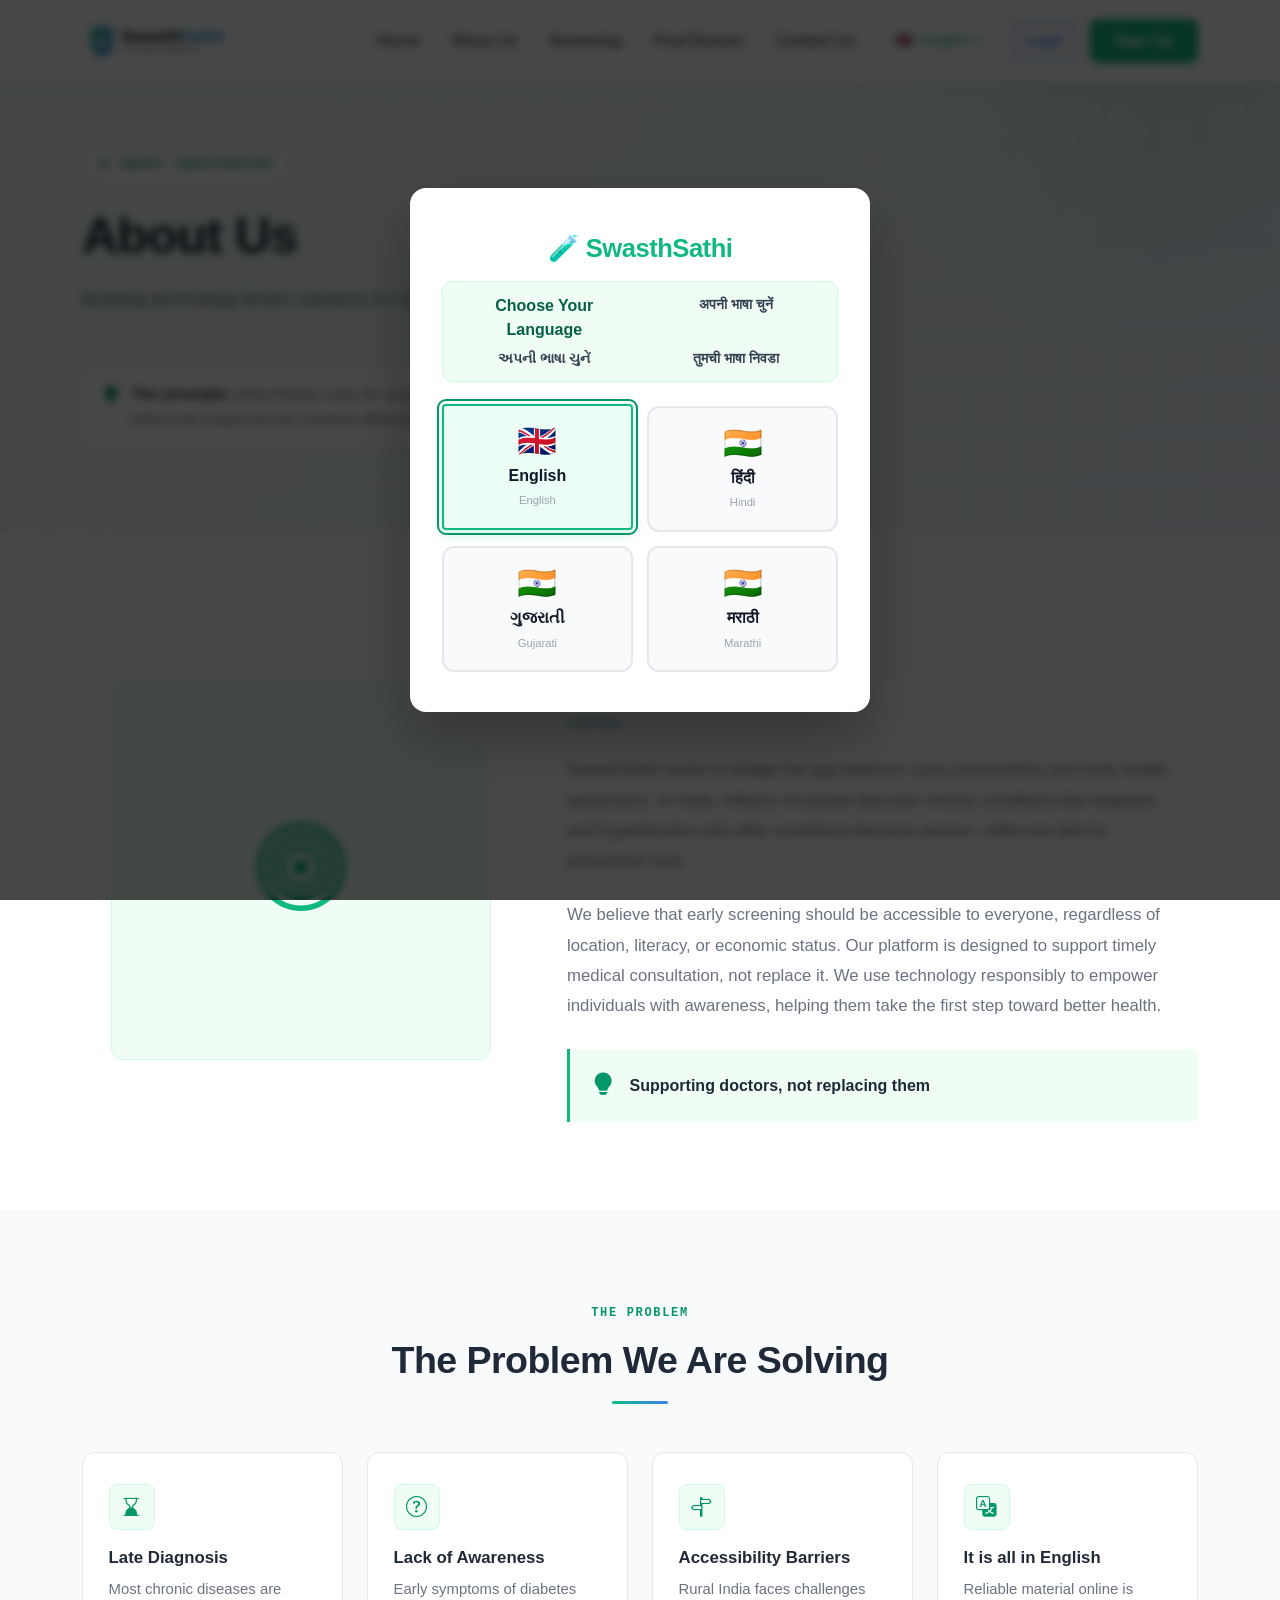
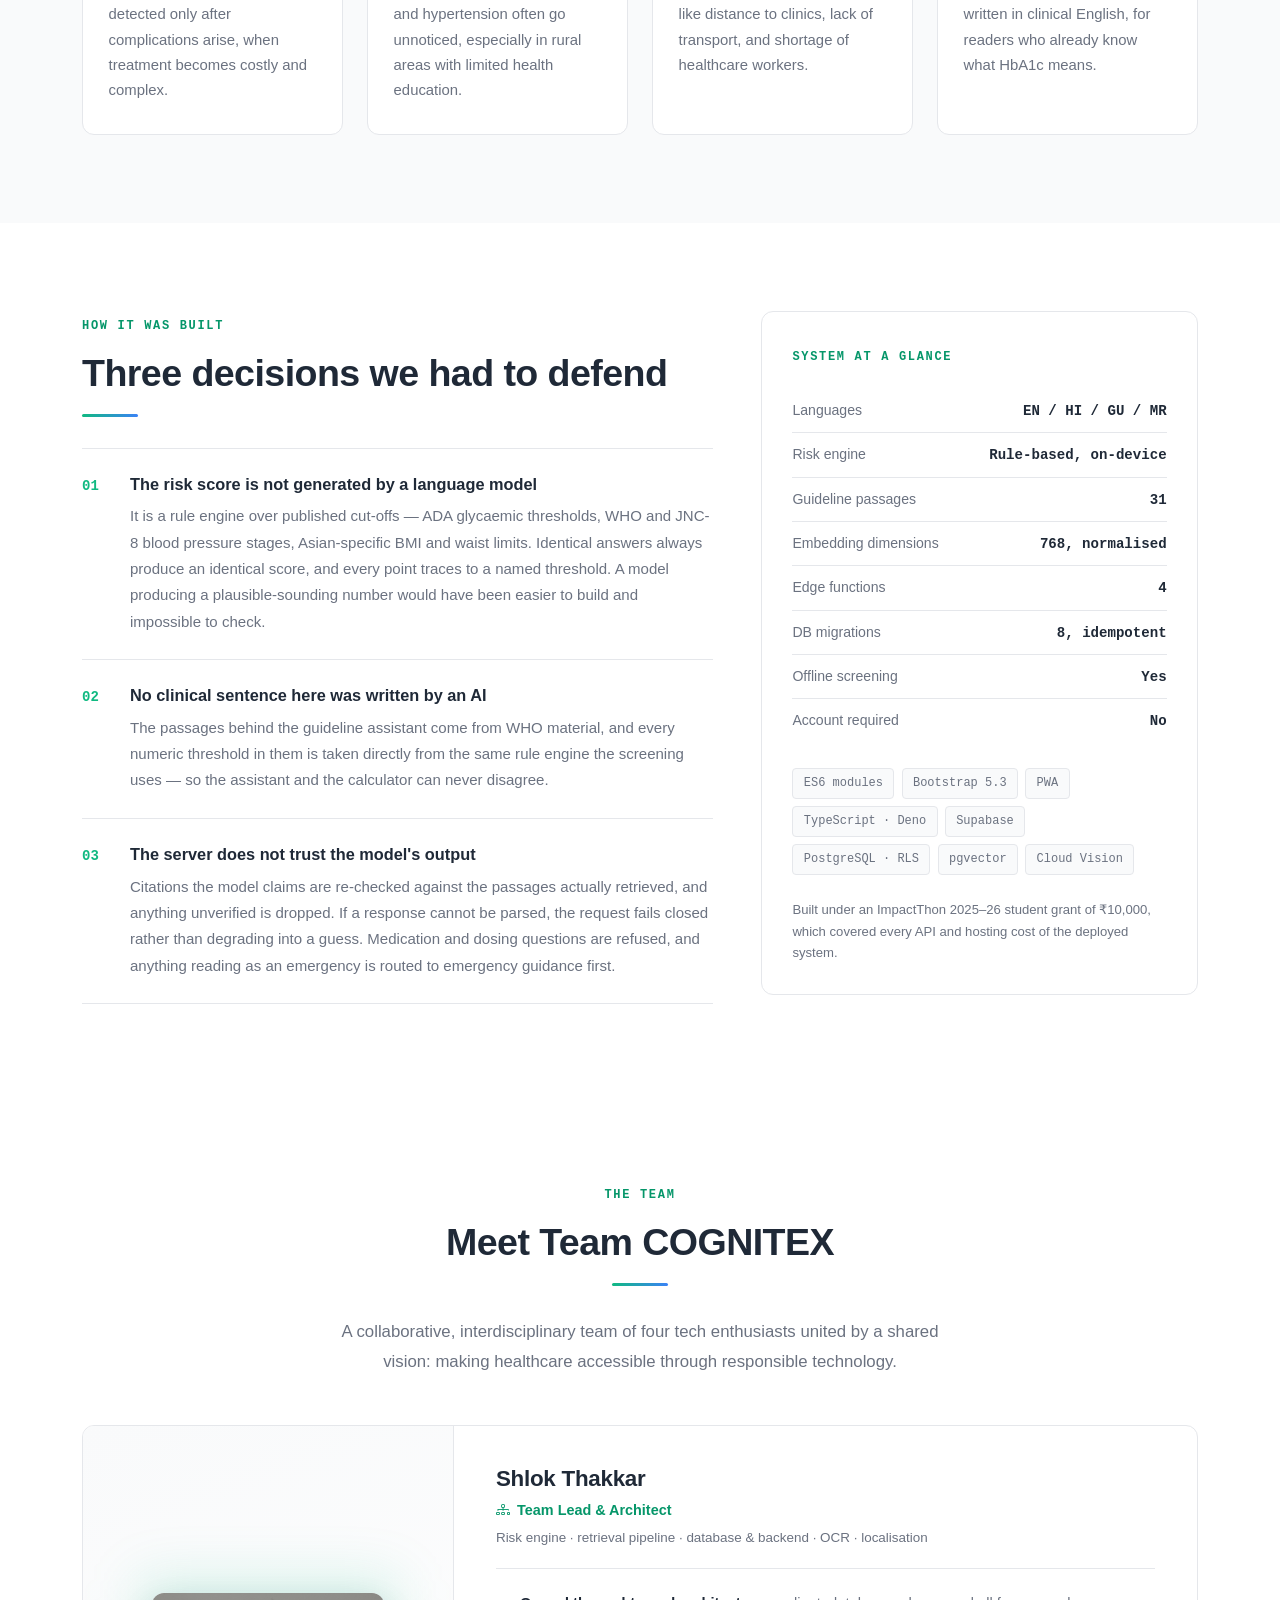
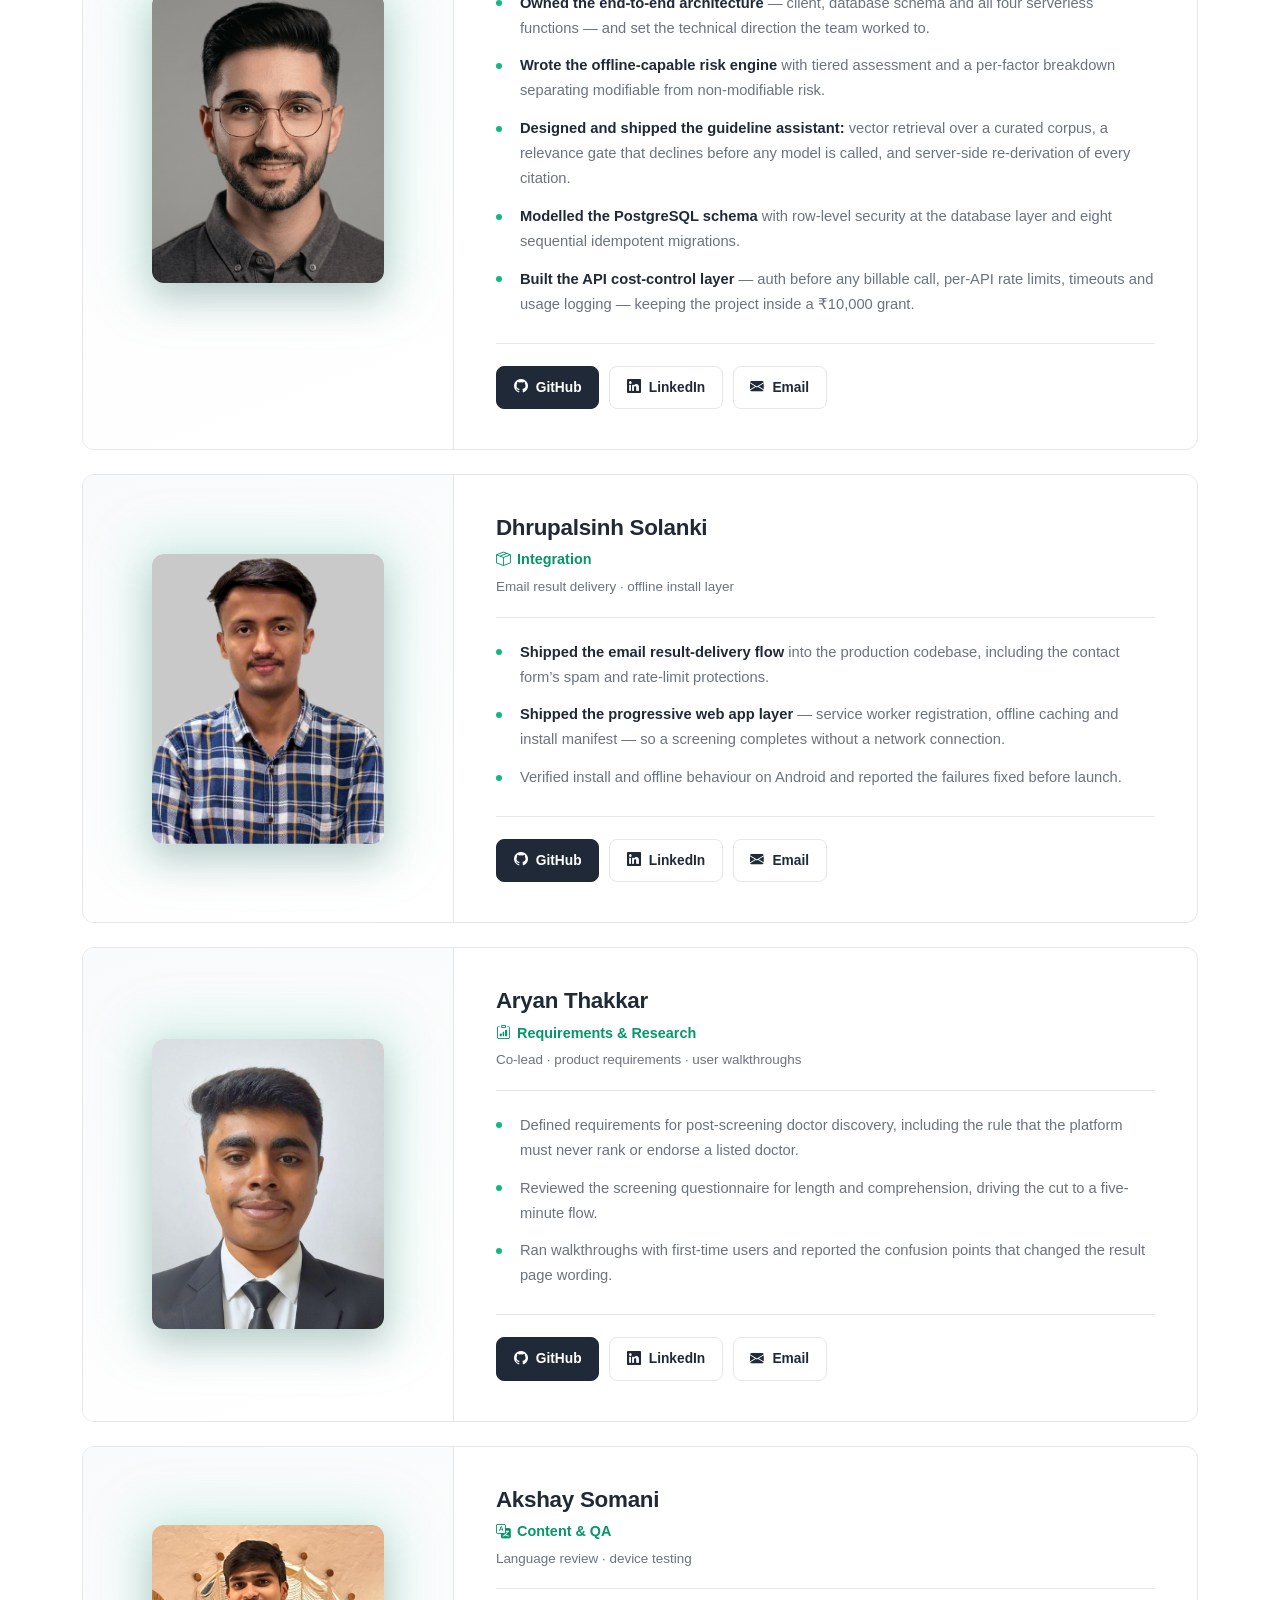
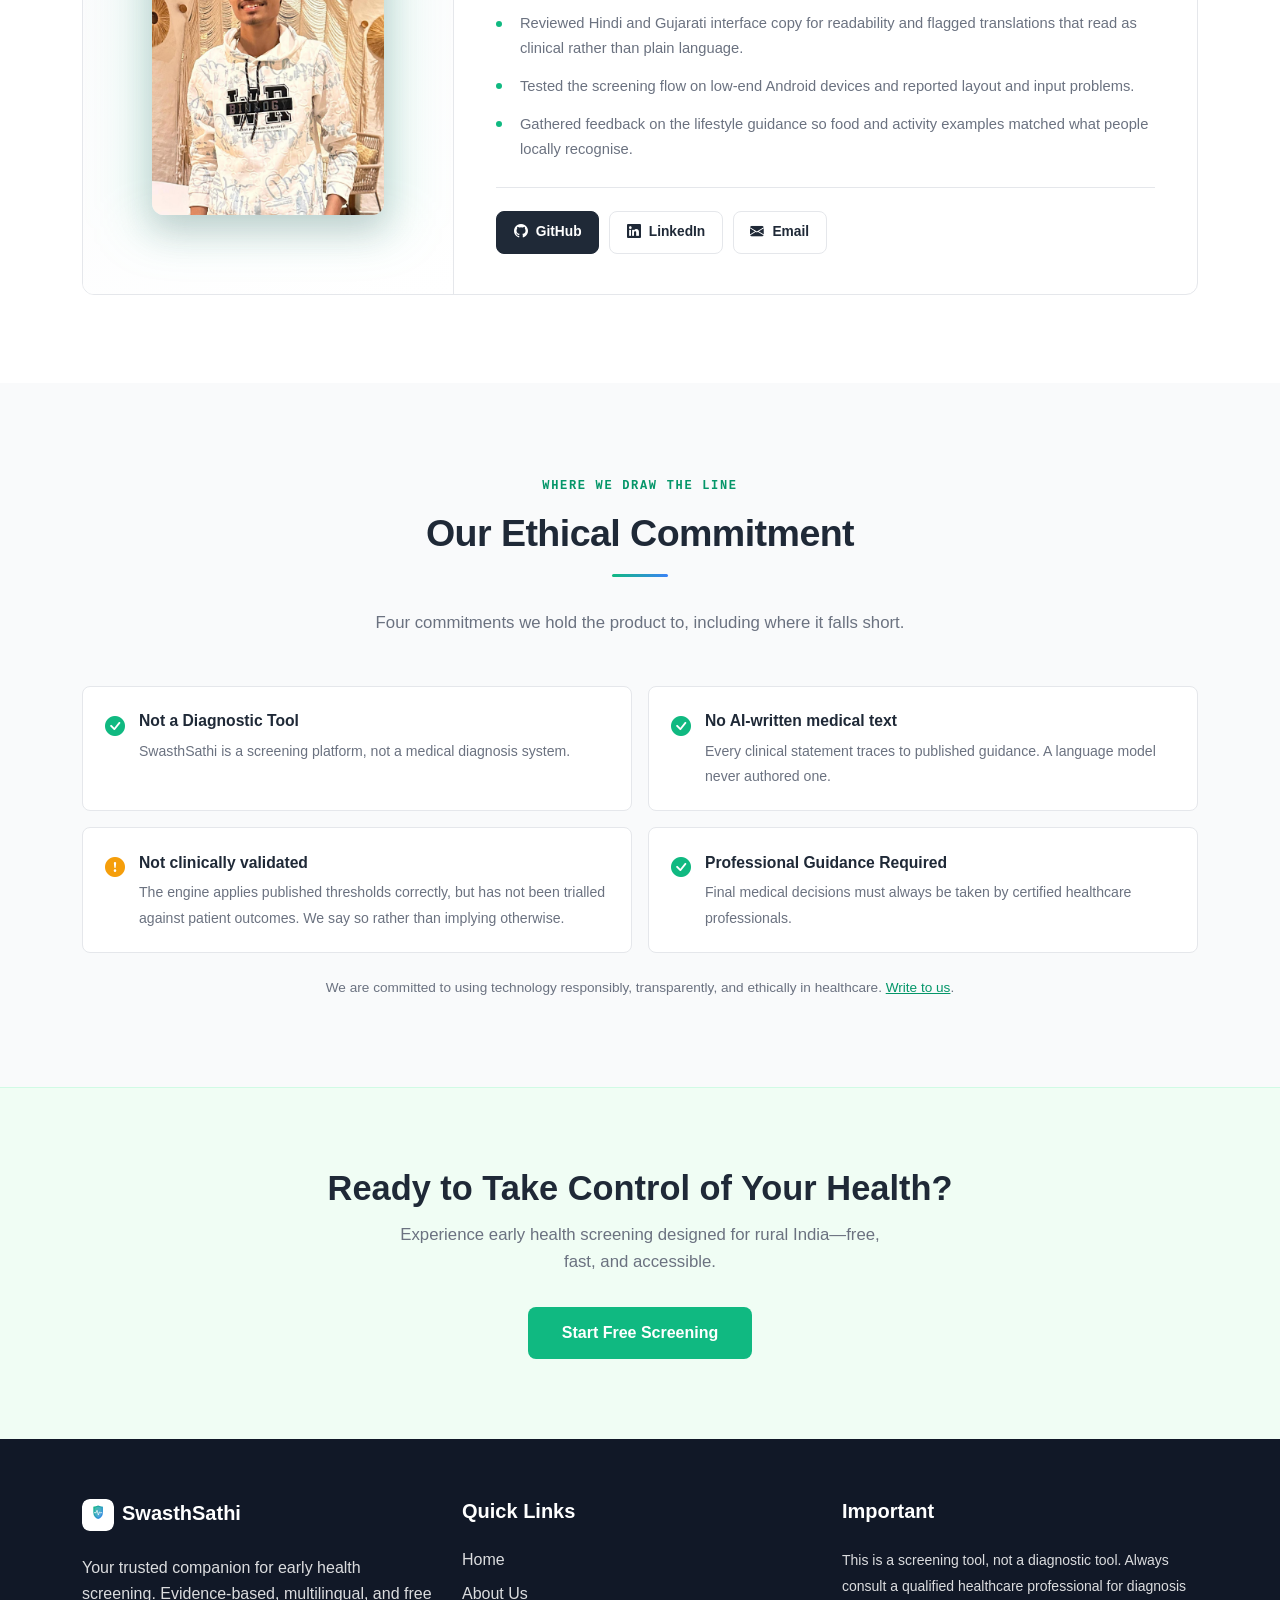
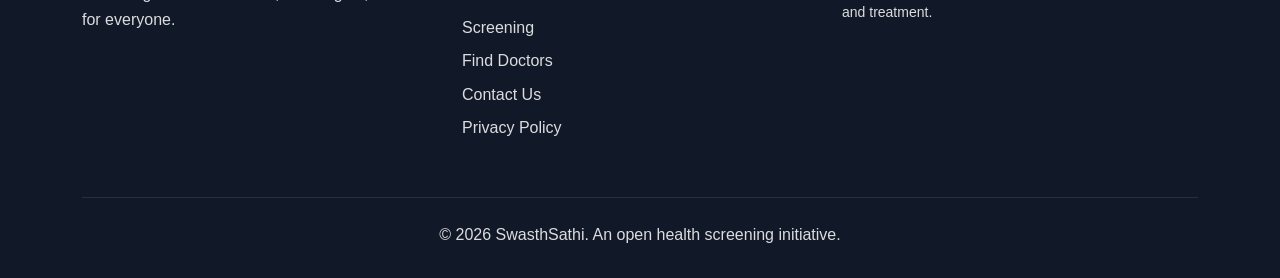
==== commit 9b31d367: "feat(about): rebuild about page with portrait team cards and uniform layout" ====
--- a/about.html
+++ b/about.html
@@ -3,288 +3,464 @@
 <head>
     <meta charset="UTF-8">
     <meta name="viewport" content="width=device-width, initial-scale=1.0">
-    <meta name="description" content="About SwasthSathi - Our mission to make early health screening accessible to rural India">
-    <title>About Us - SwasthSathi</title>
-    
-   <!-- Bootstrap 5.3 -->
-<link href="https://cdn.jsdelivr.net/npm/bootstrap@5.3.2/dist/css/bootstrap.min.css" rel="stylesheet">
-<!-- Bootstrap Icons -->
-<link rel="stylesheet" href="https://cdn.jsdelivr.net/npm/bootstrap-icons@1.11.3/font/bootstrap-icons.min.css">
-<!-- Base Styles (LOAD FIRST) -->
-<link rel="stylesheet" href="assets/styles/base.css">
-<link rel="stylesheet" href="assets/styles/language-modal.css">
-<!-- Page-specific styles -->
-<link rel="stylesheet" href="assets/styles/style.css">
-<link rel="stylesheet" href="assets/styles/about.css">
-    <!-- PWA + icons -->
-    <link rel="manifest" href="manifest.json">
-    <meta name="theme-color" content="#10b981">
-    <link rel="icon" href="assets/icons/favicon.ico" sizes="any">
-    <link rel="icon" type="image/png" sizes="32x32" href="assets/icons/favicon-32.png">
-    <link rel="icon" type="image/png" sizes="16x16" href="assets/icons/favicon-16.png">
-    <link rel="apple-touch-icon" href="assets/icons/apple-touch-icon.png">
-    <meta name="apple-mobile-web-app-capable" content="yes">
-    <meta name="apple-mobile-web-app-status-bar-style" content="default">
-    <meta name="apple-mobile-web-app-title" content="SwasthSathi">
-    <link rel="stylesheet" href="assets/styles/pwa.css">
+    <meta name="description" content="About SwasthSathi - why we built a guideline-grounded screening tool for rural India, how it works, and who built what.">
+    <title>About - SwasthSathi</title>
+
+    <link href="https://cdn.jsdelivr.net/npm/bootstrap@5.3.2/dist/css/bootstrap.min.css" rel="stylesheet">
+    <link rel="stylesheet" href="https://cdn.jsdelivr.net/npm/bootstrap-icons@1.11.3/font/bootstrap-icons.min.css">
+    <!-- Base Styles (LOAD FIRST — FROZEN) -->
+    <link rel="stylesheet" href="assets/styles/base.css">
+    <link rel="stylesheet" href="assets/styles/language-modal.css">
+    <!-- Page-specific styles -->
+    <link rel="stylesheet" href="assets/styles/style.css">
+    <link rel="stylesheet" href="assets/styles/about.css">
+    <!-- Additive layers (LOAD LAST) -->
+    <link rel="stylesheet" href="assets/styles/enhance.css">
+    <link rel="stylesheet" href="assets/styles/about-revamp.css">
+    <!-- PWA + icons -->
+    <link rel="manifest" href="manifest.json">
+    <meta name="theme-color" content="#10b981">
+    <link rel="icon" href="assets/icons/favicon.ico" sizes="any">
+    <link rel="icon" type="image/png" sizes="32x32" href="assets/icons/favicon-32.png">
+    <link rel="icon" type="image/png" sizes="16x16" href="assets/icons/favicon-16.png">
+    <link rel="apple-touch-icon" href="assets/icons/apple-touch-icon.png">
+    <meta name="apple-mobile-web-app-capable" content="yes">
+    <meta name="apple-mobile-web-app-status-bar-style" content="default">
+    <meta name="apple-mobile-web-app-title" content="SwasthSathi">
+    <link rel="stylesheet" href="assets/styles/pwa.css">
 </head>
-<body>
+<body class="ss2">
     <div id="navbar-mount"></div>
 
-    <!-- Hero Section -->
-    <section class="about-hero">
-        <div class="container">
-            <nav aria-label="breadcrumb">
-                <ol class="breadcrumb">
-                    <li class="breadcrumb-item"><a href="index.html" data-i18n="nav_home">Home</a></li>
-                    <li class="breadcrumb-item active" aria-current="page" data-i18n="nav_about">About Us</li>
-                </ol>
-            </nav>
-            <h1 class="display-4 fw-bold mb-3" data-i18n="about_hero_title">About Us</h1>
-            <p class="lead text-muted" data-i18n="about_hero_subtitle">Building technology-driven solutions for early health risk awareness.</p>
-        </div>
-    </section>
-
-    <!-- Mission Section -->
-    <section class="mission-section">
-        <div class="container">
-            <div class="row align-items-center">
-                <div class="col-lg-6 mb-4 mb-lg-0">
-                    <div class="mission-icon-wrapper">
-                        <i class="bi bi-bullseye"></i>
-                    </div>
-                </div>
-                <div class="col-lg-6">
-                    <h2 class="section-title mb-4" data-i18n="mission_title">Our Mission</h2>
-                    <p class="mission-text" data-i18n="mission_text1">
-                        SwasthSathi exists to bridge the gap between rural communities and early health awareness. 
-                        In India, millions of people discover chronic conditions like diabetes and hypertension only 
-                        after symptoms become severe—often too late for preventive care.
+    <!-- ============ HERO ============ -->
+    <section class="ss2-hero">
+        <div class="container">
+            <span class="ss2-pill">
+                <i class="bi bi-clipboard2-pulse"></i>
+                <span data-i18n="about_eyebrow">About SwasthSathi</span>
+            </span>
+            <h1>
+                <span data-i18n="about_hero_title">Early screening for the people the health system</span>
+                
+            </h1>
+            <p class="ss2-lead" data-i18n="about_hero_subtitle">
+                A free diabetes and hypertension screening tool built by four Computer Engineering
+                students at LDRP-ITR, Gandhinagar. It scores risk against published clinical thresholds,
+                works without an internet connection, and speaks four Indian languages.
+            </p>
+            <div class="ss2-principle">
+                <i class="bi bi-lightbulb-fill"></i>
+                <span>
+                    <strong data-i18n="about_principle_label">The principle:</strong>
+                    <span data-i18n="about_principle">deterministic rules for anything clinical, models only
+                    where the output can be checked afterwards.</span>
+                </span>
+            </div>
+        </div>
+    </section>
+
+    <!-- ============ MISSION ============ -->
+    <section class="ss2-section">
+        <div class="container">
+            <div class="row align-items-center g-5">
+                <div class="col-lg-5">
+                    <div class="ss2-figure"><i class="bi bi-bullseye"></i></div>
+                </div>
+                <div class="col-lg-7">
+                    <span class="ss2-eyebrow" data-i18n="mission_eyebrow">Our mission</span>
+                    <h2 class="ss2-title" data-i18n="mission_title">Close the gap between risk and awareness</h2>
+                    <div class="ss2-rule"></div>
+                    <p class="ss2-lead mb-4" data-i18n="mission_text1">
+                        In India, most people meet their diabetes or hypertension for the first time in a
+                        hospital, years after it began. By then the inexpensive interventions — diet,
+                        movement, an early prescription — have been overtaken by the expensive ones.
                     </p>
-                    <p class="mission-text" data-i18n="mission_text2">
-                        We believe that early screening should be accessible to everyone, regardless of 
-                        location, literacy, or economic status. Our platform is designed to support timely medical consultation, 
-                        not replace it. We use technology responsibly to empower individuals with awareness, helping them take 
-                        the first step toward better health.
+                    <p class="ss2-lead" data-i18n="mission_text2">
+                        The gap is not medical knowledge. The thresholds that define risk have been published
+                        for decades. The gap is that a person in a village has no free, private, five-minute
+                        way to check themselves against those thresholds in a language they read. That gap is
+                        what SwasthSathi fills, and nothing more.
                     </p>
-                    <div class="mission-highlight">
+                    <div class="ss2-quote">
                         <i class="bi bi-lightbulb-fill"></i>
-                        <span data-i18n="mission_highlight">Supporting doctors, not replacing them</span>
-                    </div>
-                </div>
-            </div>
-        </div>
-    </section>
-
-    <!-- Problem Section -->
-    <section class="problem-section">
-        <div class="container">
-            <h2 class="section-title text-center mb-5" data-i18n="problem_title">The Problem We Are Solving</h2>
+                        <span data-i18n="mission_highlight">Send people to doctors sooner. Never stand in for one.</span>
+                    </div>
+                </div>
+            </div>
+        </div>
+    </section>
+
+    <!-- ============ PROBLEM ============ -->
+    <section class="ss2-section ss2-section--alt">
+        <div class="container">
+            <div class="text-center mb-5">
+                <span class="ss2-eyebrow" data-i18n="problem_eyebrow">The problem</span>
+                <h2 class="ss2-title" data-i18n="problem_title">Why screening doesn't happen</h2>
+                <div class="ss2-rule ss2-rule--center"></div>
+            </div>
             <div class="row g-4">
                 <div class="col-md-6 col-lg-3">
-                    <div class="problem-card">
-                        <div class="problem-icon text-danger">
-                            <i class="bi bi-exclamation-triangle-fill"></i>
-                        </div>
-                        <h5 data-i18n="problem_late_title">Late Diagnosis</h5>
-                        <p class="text-muted" data-i18n="problem_late_desc">Most chronic diseases are detected only after complications arise, when treatment becomes costly and complex.</p>
+                    <div class="ss2-card">
+                        <div class="ss2-ico"><i class="bi bi-hourglass-bottom"></i></div>
+                        <h5 data-i18n="problem_late_title">Found too late</h5>
+                        <p data-i18n="problem_late_desc">Both conditions are painless for years. They are usually detected once an organ has already been affected.</p>
                     </div>
                 </div>
                 <div class="col-md-6 col-lg-3">
-                    <div class="problem-card">
-                        <div class="problem-icon text-warning">
-                            <i class="bi bi-info-circle-fill"></i>
-                        </div>
-                        <h5 data-i18n="problem_awareness_title">Lack of Awareness</h5>
-                        <p class="text-muted" data-i18n="problem_awareness_desc">Early symptoms of diabetes and hypertension often go unnoticed, especially in rural areas with limited health education.</p>
+                    <div class="ss2-card">
+                        <div class="ss2-ico"><i class="bi bi-question-circle"></i></div>
+                        <h5 data-i18n="problem_awareness_title">Nothing feels wrong</h5>
+                        <p data-i18n="problem_awareness_desc">Without a reason to suspect anything, nobody spends a day's wage and a bus fare on a test.</p>
                     </div>
                 </div>
                 <div class="col-md-6 col-lg-3">
-                    <div class="problem-card">
-                        <div class="problem-icon text-primary">
-                            <i class="bi bi-geo-alt-fill"></i>
-                        </div>
-                        <h5 data-i18n="problem_access_title">Accessibility Barriers</h5>
-                        <p class="text-muted" data-i18n="problem_access_desc">Rural India faces challenges like distance to clinics, lack of transport, and shortage of healthcare workers.</p>
+                    <div class="ss2-card">
+                        <div class="ss2-ico"><i class="bi bi-signpost-split"></i></div>
+                        <h5 data-i18n="problem_access_title">The clinic is far</h5>
+                        <p data-i18n="problem_access_desc">Distance, transport, lost wages and staff shortages sit between a rural household and a check-up. So do patchy networks.</p>
                     </div>
                 </div>
                 <div class="col-md-6 col-lg-3">
-                    <div class="problem-card">
-                        <div class="problem-icon text-success">
-                            <i class="bi bi-hospital-fill"></i>
-                        </div>
-                        <h5 data-i18n="problem_overcrowded_title">Overcrowded Systems</h5>
-                        <p class="text-muted" data-i18n="problem_overcrowded_desc">Public hospitals are overwhelmed with patients, leaving little time for preventive care and early screening.</p>
-                    </div>
-                </div>
-            </div>
-        </div>
-    </section>
-
-    <!-- Team Section -->
-<section class="team-section">
-    <div class="container">
-        <div class="text-center mb-5">
-            <h2 class="section-title mb-3" data-i18n="team_title">Meet Team COGNITEX</h2>
-            <p class="lead text-muted" data-i18n="team_subtitle">A collaborative, interdisciplinary team of four tech enthusiasts united by a shared vision: making healthcare accessible through responsible technology.</p>
-        </div>
-
-        <div class="row g-4">
-            <!-- Team Member 1: Shlok Thakkar -->
-            <div class="col-lg-6">
-                <div class="team-card">
-                    <div class="team-card-header">
-                        <div class="team-member-photo">
-                            <img src="Images\Professional Photo (5).png" alt="Shlok Thakkar" class="member-img">
-                        </div>
-                        <div class="team-member-info">
-                            <h4 class="member-name">Shlok Thakkar</h4>
-                            <p class="member-role">Team Leader & Core Developer</p>
-                            <a href="https://www.linkedin.com/in/shlok-thakkar-58a033354?utm_source=share&utm_campaign=share_via&utm_content=profile&utm_medium=android_app" target="_blank" rel="noopener noreferrer" class="linkedin-btn">
-                                <i class="bi bi-linkedin"></i> <span data-i18n="team_connect">Connect</span>
-                            </a>
-                        </div>
-                    </div>
-                    <div class="team-card-body">
-                        <h6 class="responsibility-title" data-i18n="team_responsibilities">Key Responsibilities:</h6>
-                        <ul class="responsibility-list">
-                            <li>Overall product architect and technical leader</li>
-                            <li>Designed UI/UX across the entire platform</li>
-                            <li>Developed screening flow and data collection logic</li>
-                            <li>Built core risk assessment and algorithm logic for Result Page</li>
-                            <li>Integrated OCR capability for report data extraction</li>
-                            <li>Managed product direction, architecture, and integration</li>
+                    <div class="ss2-card">
+                        <div class="ss2-ico"><i class="bi bi-translate"></i></div>
+                        <h5 data-i18n="problem_language_title">It is all in English</h5>
+                        <p data-i18n="problem_language_desc">Reliable material online is written in clinical English, for readers who already know what HbA1c means.</p>
+                    </div>
+                </div>
+            </div>
+        </div>
+    </section>
+
+    <!-- ============ ENGINEERING ============ -->
+    <section class="ss2-section">
+        <div class="container">
+            <div class="row g-5">
+                <div class="col-lg-7">
+                    <span class="ss2-eyebrow" data-i18n="build_eyebrow">How it was built</span>
+                    <h2 class="ss2-title" data-i18n="build_title">Three decisions we had to defend</h2>
+                    <div class="ss2-rule"></div>
+
+                    <div class="ss2-decision">
+                        <div class="ss2-num">01</div>
+                        <div>
+                            <h5 data-i18n="build_1_title">The risk score is not generated by a language model</h5>
+                            <p data-i18n="build_1_desc">
+                                It is a rule engine over published cut-offs — ADA glycaemic thresholds, WHO and
+                                JNC-8 blood pressure stages, Asian-specific BMI and waist limits. Identical
+                                answers always produce an identical score, and every point traces to a named
+                                threshold. A model producing a plausible-sounding number would have been easier
+                                to build and impossible to check.
+                            </p>
+                        </div>
+                    </div>
+
+                    <div class="ss2-decision">
+                        <div class="ss2-num">02</div>
+                        <div>
+                            <h5 data-i18n="build_2_title">No clinical sentence here was written by an AI</h5>
+                            <p data-i18n="build_2_desc">
+                                The passages behind the guideline assistant come from WHO material, and every
+                                numeric threshold in them is taken directly from the same rule engine the
+                                screening uses — so the assistant and the calculator can never disagree.
+                            </p>
+                        </div>
+                    </div>
+
+                    <div class="ss2-decision">
+                        <div class="ss2-num">03</div>
+                        <div>
+                            <h5 data-i18n="build_3_title">The server does not trust the model's output</h5>
+                            <p data-i18n="build_3_desc">
+                                Citations the model claims are re-checked against the passages actually
+                                retrieved, and anything unverified is dropped. If a response cannot be parsed,
+                                the request fails closed rather than degrading into a guess. Medication and
+                                dosing questions are refused, and anything reading as an emergency is routed to
+                                emergency guidance first.
+                            </p>
+                        </div>
+                    </div>
+                </div>
+
+                <div class="col-lg-5">
+                    <div class="ss2-panel">
+                        <span class="ss2-eyebrow" data-i18n="build_specs_eyebrow">System at a glance</span>
+                        <ul class="ss2-specs mt-2">
+                            <li><span class="k" data-i18n="spec_languages">Languages</span><span class="v">EN / HI / GU / MR</span></li>
+                            <li><span class="k" data-i18n="spec_engine">Risk engine</span><span class="v">Rule-based, on-device</span></li>
+                            <li><span class="k" data-i18n="spec_corpus">Guideline passages</span><span class="v">31</span></li>
+                            <li><span class="k" data-i18n="spec_embed">Embedding dimensions</span><span class="v">768, normalised</span></li>
+                            <li><span class="k" data-i18n="spec_functions">Edge functions</span><span class="v">4</span></li>
+                            <li><span class="k" data-i18n="spec_migrations">DB migrations</span><span class="v">8, idempotent</span></li>
+                            <li><span class="k" data-i18n="spec_offline">Offline screening</span><span class="v">Yes</span></li>
+                            <li><span class="k" data-i18n="spec_account">Account required</span><span class="v">No</span></li>
                         </ul>
-                    </div>
-                </div>
-            </div>
-
-            <!-- Team Member 2: Dhrupalsinh Solanki -->
-            <div class="col-lg-6">
-                <div class="team-card">
-                    <div class="team-card-header">
-                        <div class="team-member-photo">
-                            <img src="Images/Dhrupal.jpeg" alt="Dhrupalsinh Solanki" class="member-img">
-                        </div>
-                        <div class="team-member-info">
-                            <h4 class="member-name">Dhrupalsinh Solanki</h4>
-                            <p class="member-role">Feature Ideation Contributor</p>
-                            <a href="https://www.linkedin.com/in/dhrupalsinh-solanki-662442332?utm_source=share&utm_campaign=share_via&utm_content=profile&utm_medium=ios_app" target="_blank" rel="noopener noreferrer" class="linkedin-btn">
-                                <i class="bi bi-linkedin"></i> <span data-i18n="team_connect">Connect</span>
-                            </a>
-                        </div>
-                    </div>
-                    <div class="team-card-body">
-                        <h6 class="responsibility-title" data-i18n="team_responsibilities">Key Responsibilities:</h6>
-                        <ul class="responsibility-list">
-                            <li>Conceptualized personalized health recommendations in Result Page</li>
-                            <li>Designed exercise suggestions logic based on risk levels</li>
-                            <li>Proposed printable result report feature for patient documentation</li>
-                        </ul>
-                    </div>
-                </div>
-            </div>
-
-            <!-- Team Member 3: Aryan Thakkar -->
-            <div class="col-lg-6">
-                <div class="team-card">
-                    <div class="team-card-header">
-                        <div class="team-member-photo">
-                            <img src="Images/Aryan.jpeg" alt="Aryan Thakkar" class="member-img">
-                        </div>
-                        <div class="team-member-info">
-                            <h4 class="member-name">Aryan Thakkar</h4>
-                            <p class="member-role">Feature Ideation Contributor</p>
-                            <a href="https://www.linkedin.com/in/aryan-thakkar-126a76345?utm_source=share&utm_campaign=share_via&utm_content=profile&utm_medium=android_app" target="_blank" rel="noopener noreferrer" class="linkedin-btn">
-                                <i class="bi bi-linkedin"></i> <span data-i18n="team_connect">Connect</span>
-                            </a>
-                        </div>
-                    </div>
-                    <div class="team-card-body">
-                        <h6 class="responsibility-title" data-i18n="team_responsibilities">Key Responsibilities:</h6>
-                        <ul class="responsibility-list">
-                            <li>Proposed doctor discovery feature for post-screening support</li>
-                            <li>Conceptualized flow for suggesting qualified doctors</li>
-                            <li>Designed doctor recommendation logic based on public ratings</li>
-                        </ul>
-                    </div>
-                </div>
-            </div>
-
-            <!-- Team Member 4: Akshay Somani -->
-            <div class="col-lg-6">
-                <div class="team-card">
-                    <div class="team-card-header">
-                        <div class="team-member-photo">
-                            <img src="Images/Akshay.jpeg" alt="Akshay Somani" class="member-img">
-                        </div>
-                        <div class="team-member-info">
-                            <h4 class="member-name">Akshay Somani</h4>
-                            <p class="member-role">Feature Ideation Contributor</p>
-                            <a href="https://www.linkedin.com/in/akshay-somani-881622383?utm_source=share&utm_campaign=share_via&utm_content=profile&utm_medium=android_app" target="_blank" rel="noopener noreferrer" class="linkedin-btn">
-                                <i class="bi bi-linkedin"></i> <span data-i18n="team_connect">Connect</span>
-                            </a>
-                        </div>
-                    </div>
-                    <div class="team-card-body">
-                        <h6 class="responsibility-title" data-i18n="team_responsibilities">Key Responsibilities:</h6>
-                        <ul class="responsibility-list">
-                            <li>Conceptualized personalized Do's and Don'ts based on screening outcomes</li>
-                            <li>Contributed ideas for lifestyle guidance and patient education</li>
-                            <li>Focused on culturally appropriate health recommendations</li>
-                        </ul>
-                    </div>
-                </div>
-            </div>
-        </div>
-    </div>
-</section>
-
-    <!-- Ethical Commitment Section -->
-    <section class="ethics-section">
-        <div class="container">
-            <div class="ethics-card">
-                <div class="ethics-icon">
-                    <i class="bi bi-shield-check"></i>
-                </div>
-                <h3 class="mb-4" data-i18n="ethics_title">Our Ethical Commitment</h3>
-                <div class="row">
-                    <div class="col-md-4 mb-3">
-                        <div class="ethics-point">
-                            <i class="bi bi-check-circle-fill text-success"></i>
-                            <p><strong data-i18n="ethics_not_diagnostic">Not a Diagnostic Tool</strong><br><span data-i18n="ethics_not_diagnostic_desc">SwasthSathi is a screening platform, not a medical diagnosis system.</span></p>
-                        </div>
-                    </div>
-                    <div class="col-md-4 mb-3">
-                        <div class="ethics-point">
-                            <i class="bi bi-check-circle-fill text-success"></i>
-                            <p><strong data-i18n="ethics_awareness">Supporting Awareness</strong><br><span data-i18n="ethics_awareness_desc">We empower users with early risk awareness to seek timely medical consultation.</span></p>
-                        </div>
-                    </div>
-                    <div class="col-md-4 mb-3">
-                        <div class="ethics-point">
-                            <i class="bi bi-check-circle-fill text-success"></i>
-                            <p><strong data-i18n="ethics_professional">Professional Guidance Required</strong><br><span data-i18n="ethics_professional_desc">Final medical decisions must always be taken by certified healthcare professionals.</span></p>
-                        </div>
-                    </div>
-                </div>
-                <p class="text-muted text-center mt-4 mb-0">
-                    <small data-i18n="ethics_footer">We are committed to using technology responsibly, transparently, and ethically in healthcare.</small>
+
+                        <div class="ss2-tags">
+                            <span class="ss2-tag">ES6 modules</span>
+                            <span class="ss2-tag">Bootstrap 5.3</span>
+                            <span class="ss2-tag">PWA</span>
+                            <span class="ss2-tag">TypeScript · Deno</span>
+                            <span class="ss2-tag">Supabase</span>
+                            <span class="ss2-tag">PostgreSQL · RLS</span>
+                            <span class="ss2-tag">pgvector</span>
+                            <span class="ss2-tag">Cloud Vision</span>
+                        </div>
+
+                        <p class="mt-4 mb-0" style="font-size:0.82rem;color:var(--gray);line-height:1.65" data-i18n="build_grant">
+                            Built under an ImpactThon 2025–26 student grant of ₹10,000, which covered every API
+                            and hosting cost of the deployed system.
+                        </p>
+                    </div>
+                </div>
+            </div>
+        </div>
+    </section>
+
+    <!-- ============ TEAM ============
+         Every card uses the identical structure and styling.
+         >>> BEFORE DEPLOY: search for "VERIFY" and replace each
+         placeholder with what actually happened. <<<
+         ============================================ -->
+    <section class="ss2-section">
+        <div class="container">
+            <div class="text-center mb-5">
+                <span class="ss2-eyebrow" data-i18n="team_eyebrow">The team</span>
+                <h2 class="ss2-title" data-i18n="team_title">Team COGNITEX</h2>
+                <div class="ss2-rule ss2-rule--center"></div>
+                <p class="ss2-lead mx-auto" data-i18n="team_subtitle">
+                    Computer Engineering students at LDRP-ITR, Kadi Sarva Vishwavidyalaya, Gandhinagar.
                 </p>
             </div>
-        </div>
-    </section>
-
-    <!-- CTA Section -->
-    <section class="cta-section-about">
-        <div class="container text-center">
-            <h2 class="mb-4" data-i18n="cta_about_title">Ready to Take Control of Your Health?</h2>
-            <p class="lead text-muted mb-4" data-i18n="cta_about_subtitle">Experience early health screening designed for rural India—free, fast, and accessible.</p>
-            <a href="screening.html" class="btn btn-primary-custom btn-lg" data-i18n="cta_about_button">Start Free Screening</a>
-        </div>
-    </section>
-
-   <div id="footer-mount"></div>
+
+            <div class="row g-4">
+                <div class="col-12">
+                    <div class="ss2-person">
+                        <div class="row g-0">
+                            <div class="col-lg-4">
+                                <div class="ss2-person-media">
+                                    <div class="ss2-photo">
+                                        <img src="Images/Professional Photo (5).png" alt="Shlok Thakkar">
+                                    </div>
+                                </div>
+                            </div>
+                            <div class="col-lg-8">
+                                <div class="ss2-person-body">
+                                    <h4>Shlok Thakkar</h4>
+                                    <p class="ss2-role"><i class="bi bi-diagram-3"></i><span data-i18n="role_lead">Team Lead &amp; Architect</span></p>
+                                    <p class="ss2-scope" data-i18n="role_lead_scope">Risk engine · retrieval pipeline · database &amp; backend · OCR · localisation</p>
+                                    <ul class="ss2-did">
+                                <li><strong>Owned the end-to-end architecture</strong> — client, database schema and all four serverless functions — and set the technical direction the team worked to.</li>
+                                <li><strong>Wrote the offline-capable risk engine</strong> with tiered assessment and a per-factor breakdown separating modifiable from non-modifiable risk.</li>
+                                <li><strong>Designed and shipped the guideline assistant:</strong> vector retrieval over a curated corpus, a relevance gate that declines before any model is called, and server-side re-derivation of every citation.</li>
+                                <li><strong>Modelled the PostgreSQL schema</strong> with row-level security at the database layer and eight sequential idempotent migrations.</li>
+                                <li><strong>Built the API cost-control layer</strong> — auth before any billable call, per-API rate limits, timeouts and usage logging — keeping the project inside a ₹10,000 grant.</li>
+                                    </ul>
+                                    <div class="ss2-contacts">
+                                        <a class="ss2-contact ss2-contact--solid" href="https://github.com/ThakkarShlok" target="_blank" rel="noopener noreferrer">
+                                            <i class="bi bi-github"></i> GitHub
+                                        </a>
+                                        <a class="ss2-contact" href="https://www.linkedin.com/in/shlok-thakkar-58a033354" target="_blank" rel="noopener noreferrer">
+                                            <i class="bi bi-linkedin"></i> LinkedIn
+                                        </a>
+                                        <a class="ss2-contact" href="mailto:thakkarshlok2007@gmail.com">
+                                            <i class="bi bi-envelope-fill"></i> Email
+                                        </a>
+                                    </div>
+                                </div>
+                            </div>
+                        </div>
+                    </div>
+                </div>
+
+                <div class="col-12">
+                    <div class="ss2-person">
+                        <div class="row g-0">
+                            <div class="col-lg-4">
+                                <div class="ss2-person-media">
+                                    <div class="ss2-photo">
+                                        <img src="Images/Dhrupal.jpeg" alt="Dhrupalsinh Solanki">
+                                    </div>
+                                </div>
+                            </div>
+                            <div class="col-lg-8">
+                                <div class="ss2-person-body">
+                                    <h4>Dhrupalsinh Solanki</h4>
+                                    <p class="ss2-role"><i class="bi bi-box-seam"></i><span data-i18n="role_integration">Integration</span></p>
+                                    <p class="ss2-scope" data-i18n="role_integration_scope">Email result delivery · offline install layer</p>
+                                    <ul class="ss2-did">
+                                <li><strong>Shipped the email result-delivery flow</strong> into the production codebase, including the contact form’s spam and rate-limit protections.</li>
+                                <li><strong>Shipped the progressive web app layer</strong> — service worker registration, offline caching and install manifest — so a screening completes without a network connection.</li>
+                                <!-- VERIFY: replace with what actually happened -->
+                                <li>Verified install and offline behaviour on Android and reported the failures fixed before launch.</li>
+                                    </ul>
+                                    <div class="ss2-contacts">
+                                        <a class="ss2-contact ss2-contact--solid" href="https://github.com/Dhrupal-01" target="_blank" rel="noopener noreferrer">
+                                            <i class="bi bi-github"></i> GitHub
+                                        </a>
+                                        <a class="ss2-contact" href="https://www.linkedin.com/in/dhrupalsinh-solanki-662442332" target="_blank" rel="noopener noreferrer">
+                                            <i class="bi bi-linkedin"></i> LinkedIn
+                                        </a>
+                                        <a class="ss2-contact" href="mailto:dhrupalsinhsolanki97@gmail.com">
+                                            <i class="bi bi-envelope-fill"></i> Email
+                                        </a>
+                                    </div>
+                                </div>
+                            </div>
+                        </div>
+                    </div>
+                </div>
+
+                <div class="col-12">
+                    <div class="ss2-person">
+                        <div class="row g-0">
+                            <div class="col-lg-4">
+                                <div class="ss2-person-media">
+                                    <div class="ss2-photo">
+                                        <img src="Images/Aryan.jpeg" alt="Aryan Thakkar">
+                                    </div>
+                                </div>
+                            </div>
+                            <div class="col-lg-8">
+                                <div class="ss2-person-body">
+                                    <h4>Aryan Thakkar</h4>
+                                    <p class="ss2-role"><i class="bi bi-clipboard-data"></i><span data-i18n="role_research">Requirements &amp; Research</span></p>
+                                    <p class="ss2-scope" data-i18n="role_research_scope">Co-lead · product requirements · user walkthroughs</p>
+                                    <ul class="ss2-did">
+                                <!-- VERIFY: replace with what actually happened -->
+                                <li>Defined requirements for post-screening doctor discovery, including the rule that the platform must never rank or endorse a listed doctor.</li>
+                                <!-- VERIFY: replace with what actually happened -->
+                                <li>Reviewed the screening questionnaire for length and comprehension, driving the cut to a five-minute flow.</li>
+                                <!-- VERIFY: replace with what actually happened -->
+                                <li>Ran walkthroughs with first-time users and reported the confusion points that changed the result page wording.</li>
+                                    </ul>
+                                    <div class="ss2-contacts">
+                                        <a class="ss2-contact ss2-contact--solid" href="https://github.com/Ant091206" target="_blank" rel="noopener noreferrer">
+                                            <i class="bi bi-github"></i> GitHub
+                                        </a>
+                                        <a class="ss2-contact" href="https://www.linkedin.com/in/aryan-thakkar-126a76345" target="_blank" rel="noopener noreferrer">
+                                            <i class="bi bi-linkedin"></i> LinkedIn
+                                        </a>
+                                        <a class="ss2-contact" href="mailto:aaryanthakkar06@gmail.com">
+                                            <i class="bi bi-envelope-fill"></i> Email
+                                        </a>
+                                    </div>
+                                </div>
+                            </div>
+                        </div>
+                    </div>
+                </div>
+
+                <div class="col-12">
+                    <div class="ss2-person">
+                        <div class="row g-0">
+                            <div class="col-lg-4">
+                                <div class="ss2-person-media">
+                                    <div class="ss2-photo">
+                                        <img src="Images/Akshay.jpeg" alt="Akshay Somani">
+                                    </div>
+                                </div>
+                            </div>
+                            <div class="col-lg-8">
+                                <div class="ss2-person-body">
+                                    <h4>Akshay Somani</h4>
+                                    <p class="ss2-role"><i class="bi bi-translate"></i><span data-i18n="role_content">Content &amp; QA</span></p>
+                                    <p class="ss2-scope" data-i18n="role_content_scope">Language review · device testing</p>
+                                    <ul class="ss2-did">
+                                <!-- VERIFY: replace with what actually happened -->
+                                <li>Reviewed Hindi and Gujarati interface copy for readability and flagged translations that read as clinical rather than plain language.</li>
+                                <!-- VERIFY: replace with what actually happened -->
+                                <li>Tested the screening flow on low-end Android devices and reported layout and input problems.</li>
+                                <!-- VERIFY: replace with what actually happened -->
+                                <li>Gathered feedback on the lifestyle guidance so food and activity examples matched what people locally recognise.</li>
+                                    </ul>
+                                    <div class="ss2-contacts">
+                                        <a class="ss2-contact ss2-contact--solid" href="https://github.com/akshaysomani" target="_blank" rel="noopener noreferrer">
+                                            <i class="bi bi-github"></i> GitHub
+                                        </a>
+                                        <a class="ss2-contact" href="https://www.linkedin.com/in/akshay-somani-881622383" target="_blank" rel="noopener noreferrer">
+                                            <i class="bi bi-linkedin"></i> LinkedIn
+                                        </a>
+                                        <a class="ss2-contact" href="mailto:akshaysomani1804@gmail.com">
+                                            <i class="bi bi-envelope-fill"></i> Email
+                                        </a>
+                                    </div>
+                                </div>
+                            </div>
+                        </div>
+                    </div>
+                </div>
+            </div>
+        </div>
+    </section>
+
+    <!-- ============ COMMITMENTS ============ -->
+    <section class="ss2-section ss2-section--alt">
+        <div class="container">
+            <div class="text-center mb-5">
+                <span class="ss2-eyebrow" data-i18n="ethics_eyebrow">Where we draw the line</span>
+                <h2 class="ss2-title" data-i18n="ethics_title">What we promise</h2>
+                <div class="ss2-rule ss2-rule--center"></div>
+                <p class="ss2-lead mx-auto" data-i18n="ethics_intro">
+                    Four commitments we hold the product to, including where it falls short.
+                </p>
+            </div>
+            <div class="row g-3">
+                <div class="col-md-6">
+                    <div class="ss2-commit">
+                        <i class="bi bi-check-circle-fill text-success"></i>
+                        <p class="mb-0">
+                            <strong data-i18n="ethics_not_diagnostic">Screening, never diagnosis</strong>
+                            <span data-i18n="ethics_not_diagnostic_desc">A result tells you whether to get tested. It never tells you what you have.</span>
+                        </p>
+                    </div>
+                </div>
+                <div class="col-md-6">
+                    <div class="ss2-commit">
+                        <i class="bi bi-check-circle-fill text-success"></i>
+                        <p class="mb-0">
+                            <strong data-i18n="ethics_provenance">No AI-written medical text</strong>
+                            <span data-i18n="ethics_provenance_desc">Every clinical statement traces to published guidance. A language model never authored one.</span>
+                        </p>
+                    </div>
+                </div>
+                <div class="col-md-6">
+                    <div class="ss2-commit">
+                        <i class="bi bi-exclamation-circle-fill text-warning"></i>
+                        <p class="mb-0">
+                            <strong data-i18n="ethics_validation">Not clinically validated</strong>
+                            <span data-i18n="ethics_validation_desc">The engine applies published thresholds correctly, but has not been trialled against patient outcomes. We say so rather than implying otherwise.</span>
+                        </p>
+                    </div>
+                </div>
+                <div class="col-md-6">
+                    <div class="ss2-commit">
+                        <i class="bi bi-check-circle-fill text-success"></i>
+                        <p class="mb-0">
+                            <strong data-i18n="ethics_professional">A doctor decides</strong>
+                            <span data-i18n="ethics_professional_desc">Diagnosis and treatment belong to a qualified clinician. This tool exists to get you to one sooner.</span>
+                        </p>
+                    </div>
+                </div>
+            </div>
+            <p class="text-center mt-4 mb-0" style="font-size:0.85rem;color:var(--gray)">
+                <span data-i18n="ethics_footer">If something here is inaccurate, we want to hear it.</span>
+                <a href="contact.html" style="color:var(--primary-dark);text-decoration:underline" data-i18n="ethics_footer_link">Write to us</a>.
+            </p>
+        </div>
+    </section>
+
+    <!-- ============ CTA ============ -->
+    <section class="ss2-cta text-center">
+        <div class="container">
+            <h2 data-i18n="cta_about_title">Find out where you stand</h2>
+            <p data-i18n="cta_about_subtitle">
+                Free, five minutes, no account needed — and it works without a signal.
+            </p>
+            <a href="screening.html" class="ss2-btn" data-i18n="cta_about_button">Start free screening</a>
+        </div>
+    </section>
+
+    <div id="footer-mount"></div>
 
     <script src="https://cdn.jsdelivr.net/npm/bootstrap@5.3.2/dist/js/bootstrap.bundle.min.js"></script>
     <script src="assets/scripts/data/language-data.js"></script>
@@ -295,6 +471,6 @@
     <script src="assets/scripts/shared/footer.js"></script>
     <script src="assets/scripts/shared/nav-auth.js"></script>
     <script src="assets/scripts/shared/main.js"></script>
-    <script src="assets/scripts/shared/pwa-register.js"></script>
+    <script src="assets/scripts/shared/pwa-register.js"></script>
 </body>
 </html>
--- a/assets/styles/enhance.css
+++ b/assets/styles/enhance.css
@@ -0,0 +1,431 @@
+/**
+ * ============================================
+ * SWASTHSATHI - ADDITIVE ENHANCEMENT LAYER
+ * ============================================
+ * Load order: base.css -> style.css/about.css/doctors.css -> enhance.css
+ *
+ * RULES OBSERVED:
+ *  - base.css is FROZEN. Nothing here redefines a base.css token.
+ *  - Every value below is derived from an existing custom property.
+ *  - All new classes are namespaced `ss-` to guarantee no collision
+ *    with Bootstrap or with existing page stylesheets.
+ */
+
+/* ===== EYEBROW LABEL =====
+   Small uppercase kicker above section titles. Encodes section
+   category, not decoration. */
+.ss-eyebrow {
+    display: inline-block;
+    font-family: var(--font-mono);
+    font-size: var(--text-xs);
+    font-weight: var(--font-semibold);
+    letter-spacing: 0.14em;
+    text-transform: uppercase;
+    color: var(--primary-dark);
+    background: var(--primary-ghost);
+    border: 1px solid var(--primary-light);
+    padding: var(--space-1) var(--space-3);
+    border-radius: var(--radius-full);
+    margin-bottom: var(--space-4);
+}
+
+.ss-eyebrow--muted {
+    color: var(--gray);
+    background: var(--gray-bg);
+    border-color: var(--gray-pale);
+}
+
+/* ===== SOURCE CITATION LINE ===== */
+.ss-source {
+    font-size: var(--text-xs);
+    color: var(--gray);
+    line-height: var(--leading-normal);
+}
+
+.ss-source a {
+    color: var(--primary-dark);
+    text-decoration: underline;
+    text-underline-offset: 2px;
+}
+
+.ss-stat-note {
+    display: block;
+    font-size: var(--text-xs);
+    color: var(--gray-light);
+    font-family: var(--font-mono);
+    margin-top: var(--space-1);
+}
+
+/* ===== PIPELINE BAND (signature element) =====
+   A real sequence, so the numbering carries information. */
+.ss-pipeline-section {
+    padding: 80px 0;
+    background: var(--dark);
+    color: var(--white);
+}
+
+.ss-pipeline-section .section-title,
+.ss-pipeline-section h2 {
+    color: var(--white);
+}
+
+.ss-pipeline-section .section-subtitle {
+    color: rgba(255, 255, 255, 0.7);
+}
+
+.ss-pipeline {
+    display: grid;
+    grid-template-columns: repeat(auto-fit, minmax(200px, 1fr));
+    gap: var(--space-4);
+    counter-reset: ss-stage;
+}
+
+.ss-stage {
+    position: relative;
+    background: rgba(255, 255, 255, 0.04);
+    border: 1px solid rgba(255, 255, 255, 0.12);
+    border-radius: var(--radius-xl);
+    padding: var(--space-6) var(--space-5);
+}
+
+.ss-stage::before {
+    counter-increment: ss-stage;
+    content: counter(ss-stage, decimal-leading-zero);
+    display: block;
+    font-family: var(--font-mono);
+    font-size: var(--text-sm);
+    font-weight: var(--font-bold);
+    color: var(--primary);
+    margin-bottom: var(--space-3);
+    letter-spacing: 0.08em;
+}
+
+.ss-stage h5 {
+    font-size: var(--text-base);
+    font-weight: var(--font-bold);
+    color: var(--white);
+    margin-bottom: var(--space-2);
+}
+
+.ss-stage p {
+    font-size: var(--text-sm);
+    color: rgba(255, 255, 255, 0.72);
+    line-height: var(--leading-normal);
+    margin: 0;
+}
+
+/* Tag showing whether a stage is deterministic or model-driven.
+   This is the honest distinction the product is built on. */
+.ss-tag {
+    display: inline-block;
+    font-family: var(--font-mono);
+    font-size: 0.68rem;
+    font-weight: var(--font-semibold);
+    letter-spacing: 0.06em;
+    text-transform: uppercase;
+    padding: 2px var(--space-2);
+    border-radius: var(--radius-base);
+    margin-top: var(--space-3);
+}
+
+.ss-tag--rule {
+    background: rgba(16, 185, 129, 0.16);
+    color: var(--primary);
+    border: 1px solid rgba(16, 185, 129, 0.35);
+}
+
+.ss-tag--model {
+    background: rgba(59, 130, 246, 0.16);
+    color: #93c5fd;
+    border: 1px solid rgba(59, 130, 246, 0.35);
+}
+
+.ss-tag--guard {
+    background: rgba(245, 158, 11, 0.16);
+    color: #fcd34d;
+    border: 1px solid rgba(245, 158, 11, 0.35);
+}
+
+/* ===== SPEC LIST (technical facts, mono) ===== */
+.ss-specs {
+    list-style: none;
+    padding: 0;
+    margin: 0;
+    display: grid;
+    gap: var(--space-3);
+}
+
+.ss-specs li {
+    display: flex;
+    justify-content: space-between;
+    align-items: baseline;
+    gap: var(--space-4);
+    padding-bottom: var(--space-3);
+    border-bottom: 1px solid var(--gray-pale);
+    font-size: var(--text-sm);
+}
+
+.ss-specs li:last-child {
+    border-bottom: none;
+    padding-bottom: 0;
+}
+
+.ss-specs dt,
+.ss-spec-key {
+    color: var(--gray);
+    font-weight: var(--font-medium);
+}
+
+.ss-spec-val {
+    font-family: var(--font-mono);
+    font-size: var(--text-xs);
+    color: var(--dark);
+    font-weight: var(--font-semibold);
+    text-align: right;
+}
+
+/* ===== LIMITATIONS PANEL ===== */
+.ss-limits-section {
+    padding: 80px 0;
+    background: var(--white);
+}
+
+.ss-limits-card {
+    border: 2px solid var(--warning);
+    background: var(--warning-light);
+    border-radius: var(--radius-xl);
+    padding: var(--space-8);
+}
+
+.ss-limits-card h3 {
+    color: var(--warning-dark);
+    font-weight: var(--font-bold);
+    font-size: var(--text-2xl);
+    margin-bottom: var(--space-5);
+}
+
+.ss-limits-list {
+    list-style: none;
+    padding: 0;
+    margin: 0;
+}
+
+.ss-limits-list li {
+    position: relative;
+    padding-left: var(--space-8);
+    padding-bottom: var(--space-4);
+    color: var(--dark);
+    line-height: var(--leading-relaxed);
+}
+
+.ss-limits-list li::before {
+    content: "\2715";
+    position: absolute;
+    left: 0;
+    top: 0;
+    width: 22px;
+    height: 22px;
+    display: flex;
+    align-items: center;
+    justify-content: center;
+    border-radius: var(--radius-full);
+    background: var(--warning-dark);
+    color: var(--white);
+    font-size: 0.7rem;
+    font-weight: var(--font-bold);
+}
+
+/* ===== TRUST STRIP ===== */
+.ss-trust {
+    display: flex;
+    flex-wrap: wrap;
+    gap: var(--space-2);
+    align-items: center;
+}
+
+.ss-chip {
+    display: inline-flex;
+    align-items: center;
+    gap: var(--space-2);
+    background: var(--white);
+    border: 1px solid var(--gray-pale);
+    color: var(--dark);
+    padding: var(--space-2) var(--space-4);
+    border-radius: var(--radius-full);
+    font-size: var(--text-sm);
+    font-weight: var(--font-medium);
+    box-shadow: var(--shadow-sm);
+}
+
+.ss-chip i {
+    color: var(--primary-dark);
+}
+
+/* ===== ROLE BADGE (team cards) ===== */
+.ss-role-badge {
+    display: inline-block;
+    font-family: var(--font-mono);
+    font-size: var(--text-xs);
+    font-weight: var(--font-semibold);
+    letter-spacing: 0.06em;
+    text-transform: uppercase;
+    padding: var(--space-1) var(--space-3);
+    border-radius: var(--radius-base);
+    margin-bottom: var(--space-2);
+    background: var(--primary-light);
+    color: var(--success-dark);
+}
+
+.ss-role-badge--lead {
+    background: var(--dark);
+    color: var(--white);
+}
+
+/* Lead card gets visual weight without new colours. */
+.team-card.ss-card-lead {
+    border-color: var(--primary);
+    box-shadow: var(--shadow-lg);
+}
+
+.ss-contrib-scope {
+    font-size: var(--text-xs);
+    color: var(--gray);
+    font-style: italic;
+    margin-top: var(--space-4);
+    padding-top: var(--space-3);
+    border-top: 1px dashed var(--gray-pale);
+}
+
+/* ===== STACK PILLS ===== */
+.ss-stack {
+    display: flex;
+    flex-wrap: wrap;
+    gap: var(--space-2);
+    margin-top: var(--space-4);
+}
+
+.ss-pill {
+    font-family: var(--font-mono);
+    font-size: var(--text-xs);
+    background: var(--gray-bg);
+    color: var(--dark);
+    border: 1px solid var(--gray-pale);
+    padding: var(--space-1) var(--space-3);
+    border-radius: var(--radius-base);
+}
+
+/* ===== DOCTORS: EMPTY / RESULT STATES ===== */
+.ss-empty {
+    text-align: center;
+    padding: var(--space-10) var(--space-5);
+    border: 2px dashed var(--gray-border);
+    border-radius: var(--radius-xl);
+    background: var(--light-bg);
+}
+
+.ss-empty i {
+    font-size: 2.5rem;
+    color: var(--gray-light);
+    display: block;
+    margin-bottom: var(--space-4);
+}
+
+.ss-empty h5 {
+    font-weight: var(--font-bold);
+    color: var(--dark);
+    margin-bottom: var(--space-2);
+}
+
+.ss-empty p {
+    color: var(--gray);
+    font-size: var(--text-sm);
+    max-width: 44ch;
+    margin: 0 auto;
+}
+
+.ss-emergency-card {
+    border: 2px solid var(--danger);
+    background: var(--danger-light);
+    border-radius: var(--radius-xl);
+    padding: var(--space-6);
+    display: flex;
+    gap: var(--space-5);
+    align-items: flex-start;
+}
+
+.ss-emergency-card i {
+    font-size: 2rem;
+    color: var(--danger-dark);
+    flex-shrink: 0;
+}
+
+.ss-emergency-card h5 {
+    color: var(--danger-dark);
+    font-weight: var(--font-bold);
+    margin-bottom: var(--space-2);
+}
+
+.ss-emergency-card p {
+    margin: 0;
+    color: var(--dark);
+    font-size: var(--text-sm);
+}
+
+.ss-provenance {
+    display: inline-flex;
+    align-items: center;
+    gap: var(--space-2);
+    font-family: var(--font-mono);
+    font-size: var(--text-xs);
+    color: var(--gray);
+    background: var(--gray-bg);
+    border: 1px solid var(--gray-pale);
+    padding: var(--space-1) var(--space-3);
+    border-radius: var(--radius-base);
+}
+
+/* ===== ACCESSIBILITY FLOOR ===== */
+.ss-stage:focus-visible,
+.ss-chip:focus-visible,
+a:focus-visible,
+button:focus-visible {
+    outline: 3px solid var(--primary-dark);
+    outline-offset: 2px;
+}
+
+@media (prefers-reduced-motion: reduce) {
+    *,
+    *::before,
+    *::after {
+        animation-duration: 0.001ms !important;
+        animation-iteration-count: 1 !important;
+        transition-duration: 0.001ms !important;
+        scroll-behavior: auto !important;
+    }
+}
+
+/* ===== RESPONSIVE ===== */
+@media (max-width: 768px) {
+    .ss-pipeline-section,
+    .ss-limits-section {
+        padding: 56px 0;
+    }
+
+    .ss-limits-card {
+        padding: var(--space-5);
+    }
+
+    .ss-emergency-card {
+        flex-direction: column;
+        gap: var(--space-3);
+    }
+
+    .ss-specs li {
+        flex-direction: column;
+        gap: var(--space-1);
+    }
+
+    .ss-spec-val {
+        text-align: left;
+    }
+}
--- a/assets/styles/about-revamp.css
+++ b/assets/styles/about-revamp.css
@@ -0,0 +1,525 @@
+/**
+ * ============================================
+ * SWASTHSATHI — ABOUT PAGE
+ * ============================================
+ * Load order: base.css -> style.css -> about.css -> enhance.css -> about-revamp.css
+ *
+ * DESIGN RULES (deliberate constraints, not preferences)
+ *  1. Light surfaces only. No dark sections — the product is light.
+ *  2. One accent: emerald. Blue appears nowhere as a fill.
+ *  3. Gradients are limited to a 3px rule under section headings and one
+ *     soft tint in the hero. Nothing animates a border.
+ *  4. Every team card is IDENTICAL. Seniority is stated in the role line
+ *     and in the ownership table, never in a different visual treatment.
+ *  5. base.css stays FROZEN. Every value derives from an existing token.
+ *
+ * All classes are `ss2-` prefixed and avoid about.css's `.team-card` /
+ * `.member-*` selectors, so the two stylesheets cannot conflict.
+ */
+
+.ss2 {
+    --ink: var(--dark);
+    --muted: var(--gray);
+    --line: var(--gray-pale);
+    --surface: var(--white);
+    --surface-alt: var(--light-bg);
+    --accent: var(--primary);
+    --accent-dark: var(--primary-dark);
+    --accent-ghost: var(--primary-ghost);
+    --accent-pale: var(--primary-light);
+}
+
+/* ============ SHARED FURNITURE ============ */
+.ss2-section { padding: 88px 0; background: var(--surface); }
+.ss2-section--alt { background: var(--surface-alt); }
+
+.ss2-eyebrow {
+    display: inline-block;
+    font-family: var(--font-mono);
+    font-size: var(--text-xs);
+    font-weight: var(--font-semibold);
+    letter-spacing: 0.14em;
+    text-transform: uppercase;
+    color: var(--accent-dark);
+    margin-bottom: 0.85rem;
+}
+
+.ss2-title {
+    font-size: clamp(1.75rem, 3vw, 2.35rem);
+    font-weight: 700;
+    color: var(--ink);
+    line-height: 1.25;
+    letter-spacing: -0.015em;
+    margin-bottom: 0.9rem;
+}
+
+.ss2-lead {
+    color: var(--muted);
+    font-size: 1.05rem;
+    line-height: 1.8;
+    max-width: 66ch;
+}
+
+/* The only gradient on the page, used once per section heading. */
+.ss2-rule {
+    height: 3px;
+    width: 56px;
+    border-radius: var(--radius-full);
+    background: linear-gradient(90deg, var(--accent) 0%, var(--secondary) 100%);
+    margin: 1.1rem 0 1.9rem;
+}
+.ss2-rule--center { margin-left: auto; margin-right: auto; }
+
+/* ============ 1. HERO ============
+   Light, to stay in sync with index.html's hero and the white navbar.
+   Structure (eyebrow pill, one accent clause, principle callout) is
+   borrowed; the darkness is not — this is a clinical product. */
+.ss2-hero {
+    position: relative;
+    padding: 148px 0 82px;
+    overflow: hidden;
+    background: linear-gradient(135deg, var(--accent-ghost) 0%, #eff6ff 100%);
+    border-bottom: 1px solid var(--line);
+}
+
+/* Faint 48px grid, the only texture on the page. */
+.ss2-hero::before {
+    content: '';
+    position: absolute;
+    inset: 0;
+    background-image:
+        linear-gradient(rgba(31, 41, 55, 0.045) 1px, transparent 1px),
+        linear-gradient(90deg, rgba(31, 41, 55, 0.045) 1px, transparent 1px);
+    background-size: 48px 48px;
+    pointer-events: none;
+}
+
+.ss2-hero::after {
+    content: '';
+    position: absolute;
+    top: -220px;
+    right: -140px;
+    width: 520px;
+    height: 520px;
+    border-radius: 50%;
+    background: radial-gradient(circle, rgba(16, 185, 129, 0.16) 0%, transparent 68%);
+    filter: blur(60px);
+    pointer-events: none;
+}
+
+.ss2-hero > .container { position: relative; }
+
+.ss2-pill {
+    display: inline-flex;
+    align-items: center;
+    gap: 0.5rem;
+    background: var(--surface);
+    border: 1px solid var(--line);
+    color: var(--accent-dark);
+    font-family: var(--font-mono);
+    font-size: var(--text-xs);
+    font-weight: var(--font-semibold);
+    letter-spacing: 0.16em;
+    text-transform: uppercase;
+    padding: 0.42rem 0.95rem;
+    border-radius: var(--radius-full);
+    margin-bottom: 1.5rem;
+    box-shadow: var(--shadow-sm);
+}
+
+.ss2-hero h1 {
+    font-size: clamp(2.05rem, 4.4vw, 3.15rem);
+    font-weight: 700;
+    line-height: 1.14;
+    letter-spacing: -0.022em;
+    color: var(--ink);
+    max-width: 24ch;
+    margin-bottom: 1.2rem;
+}
+
+/* Exactly one clause carries the accent. */
+.ss2-hero h1 .accent { color: var(--accent-dark); }
+
+.ss2-hero .ss2-lead { font-size: 1.12rem; max-width: 62ch; }
+
+.ss2-principle {
+    display: inline-flex;
+    align-items: flex-start;
+    gap: 0.75rem;
+    margin-top: 2.1rem;
+    padding: 0.95rem 1.25rem;
+    background: var(--surface);
+    border: 1px solid var(--line);
+    border-radius: var(--radius-lg);
+    box-shadow: var(--shadow-sm);
+    max-width: 62ch;
+}
+
+.ss2-principle i { color: var(--accent-dark); font-size: 1.05rem; margin-top: 0.12rem; flex-shrink: 0; }
+.ss2-principle span { font-size: 0.95rem; color: var(--muted); line-height: 1.65; }
+.ss2-principle strong { color: var(--ink); font-weight: 600; }
+
+/* ============ 2. MISSION ============ */
+.ss2-figure {
+    width: 100%;
+    aspect-ratio: 1 / 1;
+    max-width: 380px;
+    border-radius: var(--radius-xl);
+    background: var(--accent-ghost);
+    border: 1px solid var(--accent-pale);
+    display: flex;
+    align-items: center;
+    justify-content: center;
+    margin: 0 auto;
+}
+
+.ss2-figure i { font-size: 5.5rem; color: var(--accent); }
+
+.ss2-quote {
+    display: flex;
+    align-items: center;
+    gap: 1rem;
+    padding: 1.15rem 1.35rem;
+    background: var(--accent-ghost);
+    border-left: 3px solid var(--accent);
+    border-radius: 0 var(--radius-lg) var(--radius-lg) 0;
+    margin-top: 1.75rem;
+}
+
+.ss2-quote i { font-size: 1.4rem; color: var(--accent-dark); flex-shrink: 0; }
+.ss2-quote span { font-weight: 600; color: var(--ink); }
+
+/* ============ 3. PROBLEM CARDS ============ */
+.ss2-card {
+    background: var(--surface);
+    border: 1px solid var(--line);
+    border-radius: var(--radius-xl);
+    padding: 1.9rem 1.6rem;
+    height: 100%;
+    transition: border-color var(--transition-base), box-shadow var(--transition-base);
+}
+
+.ss2-card:hover {
+    border-color: var(--accent);
+    box-shadow: 0 10px 26px rgba(31, 41, 55, 0.07);
+}
+
+.ss2-ico {
+    width: 46px;
+    height: 46px;
+    border-radius: var(--radius-lg);
+    display: flex;
+    align-items: center;
+    justify-content: center;
+    font-size: 1.3rem;
+    background: var(--accent-ghost);
+    color: var(--accent-dark);
+    border: 1px solid var(--accent-pale);
+    margin-bottom: 1.15rem;
+}
+
+.ss2-card h5 {
+    font-size: 1.05rem;
+    font-weight: 700;
+    color: var(--ink);
+    margin-bottom: 0.55rem;
+}
+
+.ss2-card p {
+    color: var(--muted);
+    font-size: 0.93rem;
+    line-height: 1.7;
+    margin: 0;
+}
+
+/* ============ 4. ENGINEERING DECISIONS ============ */
+.ss2-decision {
+    display: flex;
+    gap: 1.25rem;
+    padding: 1.5rem 0;
+    border-top: 1px solid var(--line);
+}
+.ss2-decision:last-of-type { border-bottom: 1px solid var(--line); }
+
+.ss2-num {
+    font-family: var(--font-mono);
+    font-size: var(--text-sm);
+    font-weight: 700;
+    color: var(--accent);
+    flex-shrink: 0;
+    padding-top: 0.15rem;
+    width: 28px;
+}
+
+.ss2-decision h5 {
+    font-size: 1.02rem;
+    font-weight: 700;
+    color: var(--ink);
+    margin-bottom: 0.45rem;
+    line-height: 1.45;
+}
+
+.ss2-decision p {
+    color: var(--muted);
+    font-size: 0.94rem;
+    line-height: 1.75;
+    margin: 0;
+}
+
+.ss2-panel {
+    background: var(--surface);
+    border: 1px solid var(--line);
+    border-radius: var(--radius-xl);
+    padding: 1.9rem;
+}
+
+.ss2-specs { list-style: none; padding: 0; margin: 0; }
+
+.ss2-specs li {
+    display: flex;
+    justify-content: space-between;
+    align-items: baseline;
+    gap: 1rem;
+    padding: 0.62rem 0;
+    border-bottom: 1px solid var(--line);
+    font-size: 0.88rem;
+}
+.ss2-specs li:last-child { border-bottom: none; }
+.ss2-specs .k { color: var(--muted); }
+.ss2-specs .v { font-family: var(--font-mono); font-weight: 600; color: var(--ink); text-align: right; }
+
+.ss2-tags { display: flex; flex-wrap: wrap; gap: 0.45rem; margin-top: 1.6rem; }
+
+.ss2-tag {
+    font-family: var(--font-mono);
+    font-size: var(--text-xs);
+    color: var(--muted);
+    background: var(--surface-alt);
+    border: 1px solid var(--line);
+    padding: 0.3rem 0.65rem;
+    border-radius: var(--radius-base);
+}
+
+/* ============ 5. TEAM — every card identical ============
+   Full-width 4/8 split: tinted media panel, white content panel.
+   All four people use this exact structure. No one gets a variant. */
+.ss2-person {
+    background: var(--surface);
+    border: 1px solid var(--line);
+    border-radius: var(--radius-xl);
+    overflow: hidden;
+    transition: border-color var(--transition-base), box-shadow var(--transition-base);
+}
+
+.ss2-person:hover {
+    border-color: var(--accent-pale);
+    box-shadow: 0 14px 34px rgba(31, 41, 55, 0.08);
+}
+
+.ss2-person-media {
+    background: linear-gradient(160deg, var(--surface-alt) 0%, var(--surface) 100%);
+    border-bottom: 1px solid var(--line);
+    padding: 2.4rem 1.75rem;
+    display: flex;
+    align-items: center;
+    justify-content: center;
+}
+
+/* Portrait frame: 4:5 rectangle, not a circle. A circular crop discards
+   the top and bottom of a composed portrait and forces a small diameter. */
+.ss2-photo {
+    position: relative;
+    width: 100%;
+    max-width: 232px;
+}
+
+.ss2-photo::before {
+    content: '';
+    position: absolute;
+    inset: -14px;
+    border-radius: var(--radius-xl);
+    background: rgba(16, 185, 129, 0.16);
+    filter: blur(26px);
+    z-index: 0;
+}
+
+.ss2-photo img {
+    position: relative;
+    z-index: 1;
+    width: 100%;
+    aspect-ratio: 4 / 5;
+    object-fit: cover;
+    object-position: center top;
+    border-radius: var(--radius-xl);
+    display: block;
+    background: var(--surface-alt);
+    box-shadow: 0 16px 34px rgba(31, 41, 55, 0.18);
+}
+
+.ss2-person-body { padding: 2rem 1.9rem; }
+
+.ss2-person h4 {
+    font-size: 1.4rem;
+    font-weight: 700;
+    color: var(--ink);
+    margin-bottom: 0.4rem;
+    letter-spacing: -0.012em;
+}
+
+.ss2-person .ss2-role {
+    display: flex;
+    align-items: center;
+    gap: 0.45rem;
+    font-size: 0.9rem;
+    font-weight: 600;
+    color: var(--accent-dark);
+    margin-bottom: 0.3rem;
+}
+
+.ss2-person .ss2-scope {
+    font-size: 0.84rem;
+    color: var(--muted);
+    line-height: 1.6;
+    margin-bottom: 1.35rem;
+    padding-bottom: 1.2rem;
+    border-bottom: 1px solid var(--line);
+}
+
+.ss2-did { list-style: none; padding: 0; margin: 0 0 1.6rem; }
+
+.ss2-did li {
+    position: relative;
+    padding-left: 1.5rem;
+    padding-bottom: 0.8rem;
+    font-size: 0.92rem;
+    line-height: 1.7;
+    color: var(--muted);
+}
+
+.ss2-did li:last-child { padding-bottom: 0; }
+
+.ss2-did li::before {
+    content: '';
+    position: absolute;
+    left: 0;
+    top: 0.6rem;
+    width: 6px;
+    height: 6px;
+    border-radius: 50%;
+    background: var(--accent);
+}
+
+.ss2-did strong { color: var(--ink); font-weight: 600; }
+
+/* Labelled buttons — a word is a click target, an icon alone is a guess. */
+.ss2-contacts {
+    display: flex;
+    flex-wrap: wrap;
+    gap: 0.6rem;
+    padding-top: 1.4rem;
+    border-top: 1px solid var(--line);
+}
+
+.ss2-contact {
+    display: inline-flex;
+    align-items: center;
+    gap: 0.5rem;
+    padding: 0.6rem 1.05rem;
+    border-radius: var(--radius-lg);
+    font-size: 0.86rem;
+    font-weight: 600;
+    border: 1px solid var(--line);
+    background: var(--surface);
+    color: var(--ink);
+    transition: all var(--transition-base);
+}
+
+.ss2-contact:hover {
+    border-color: var(--accent);
+    color: var(--accent-dark);
+    transform: translateY(-1px);
+}
+
+.ss2-contact--solid {
+    background: var(--ink);
+    border-color: var(--ink);
+    color: var(--white);
+}
+
+.ss2-contact--solid:hover {
+    background: #111827;
+    border-color: #111827;
+    color: var(--white);
+}
+
+@media (min-width: 992px) {
+    .ss2-person-media {
+        border-bottom: none;
+        border-right: 1px solid var(--line);
+        height: 100%;
+        padding: 2.6rem 2rem;
+    }
+    .ss2-person-body { padding: 2.5rem 2.6rem; }
+}
+
+/* ============ 6. COMMITMENTS ============ */
+.ss2-commit {
+    display: flex;
+    gap: 0.9rem;
+    padding: 1.35rem;
+    background: var(--surface);
+    border: 1px solid var(--line);
+    border-radius: var(--radius-lg);
+    height: 100%;
+}
+
+.ss2-commit i { font-size: 1.25rem; flex-shrink: 0; margin-top: 0.1rem; }
+.ss2-commit strong { display: block; color: var(--ink); margin-bottom: 0.25rem; font-size: 0.98rem; }
+.ss2-commit span { color: var(--muted); font-size: 0.88rem; line-height: 1.65; }
+
+/* ============ 7. CTA ============ */
+.ss2-cta {
+    padding: 80px 0;
+    background: var(--accent-ghost);
+    border-top: 1px solid var(--accent-pale);
+}
+
+.ss2-cta h2 { font-size: clamp(1.6rem, 3vw, 2.15rem); font-weight: 700; color: var(--ink); margin-bottom: 0.85rem; }
+.ss2-cta p { color: var(--muted); font-size: 1.05rem; max-width: 54ch; margin: 0 auto 1.9rem; }
+
+.ss2-btn {
+    display: inline-block;
+    background: var(--accent);
+    color: var(--white);
+    padding: 0.85rem 2.1rem;
+    border-radius: var(--radius-lg);
+    font-weight: 600;
+    transition: background var(--transition-base), transform var(--transition-base);
+}
+
+.ss2-btn:hover { background: var(--accent-dark); color: var(--white); transform: translateY(-2px); }
+
+/* ============ QUALITY FLOOR ============ */
+.ss2 a:focus-visible,
+.ss2 button:focus-visible {
+    outline: 2px solid var(--accent-dark);
+    outline-offset: 3px;
+    border-radius: var(--radius-base);
+}
+
+@media (prefers-reduced-motion: reduce) {
+    .ss2 * { transition: none !important; }
+}
+
+@media (max-width: 991px) {
+}
+
+@media (max-width: 768px) {
+    .ss2-hero { padding: 125px 0 56px; }
+    .ss2-section, .ss2-cta { padding: 58px 0; }
+    .ss2-figure { max-width: 260px; margin-bottom: 2rem; }
+    .ss2-person-body { padding: 1.6rem 1.35rem; }
+    .ss2-person-media { padding: 1.9rem 1.35rem; }
+    .ss2-photo { max-width: 200px; }
+    .ss2-decision { flex-direction: column; gap: 0.5rem; }
+}
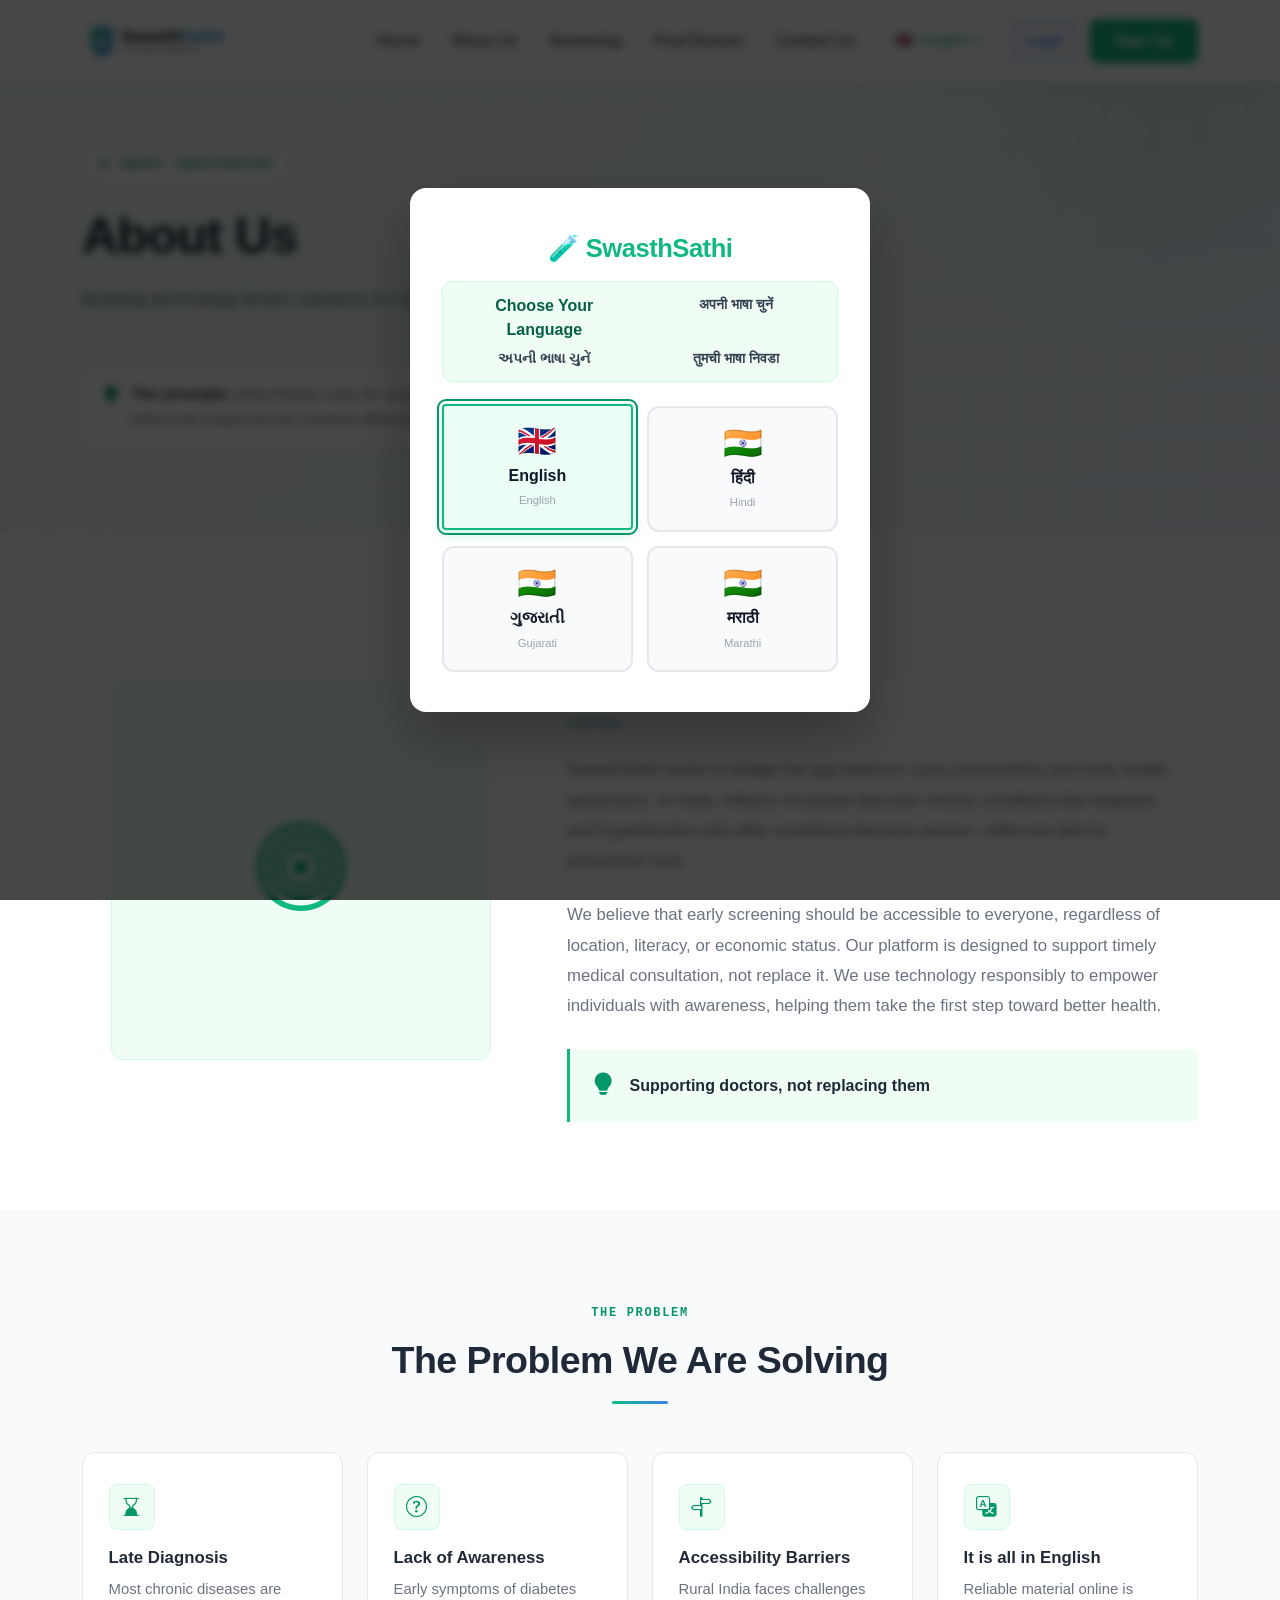
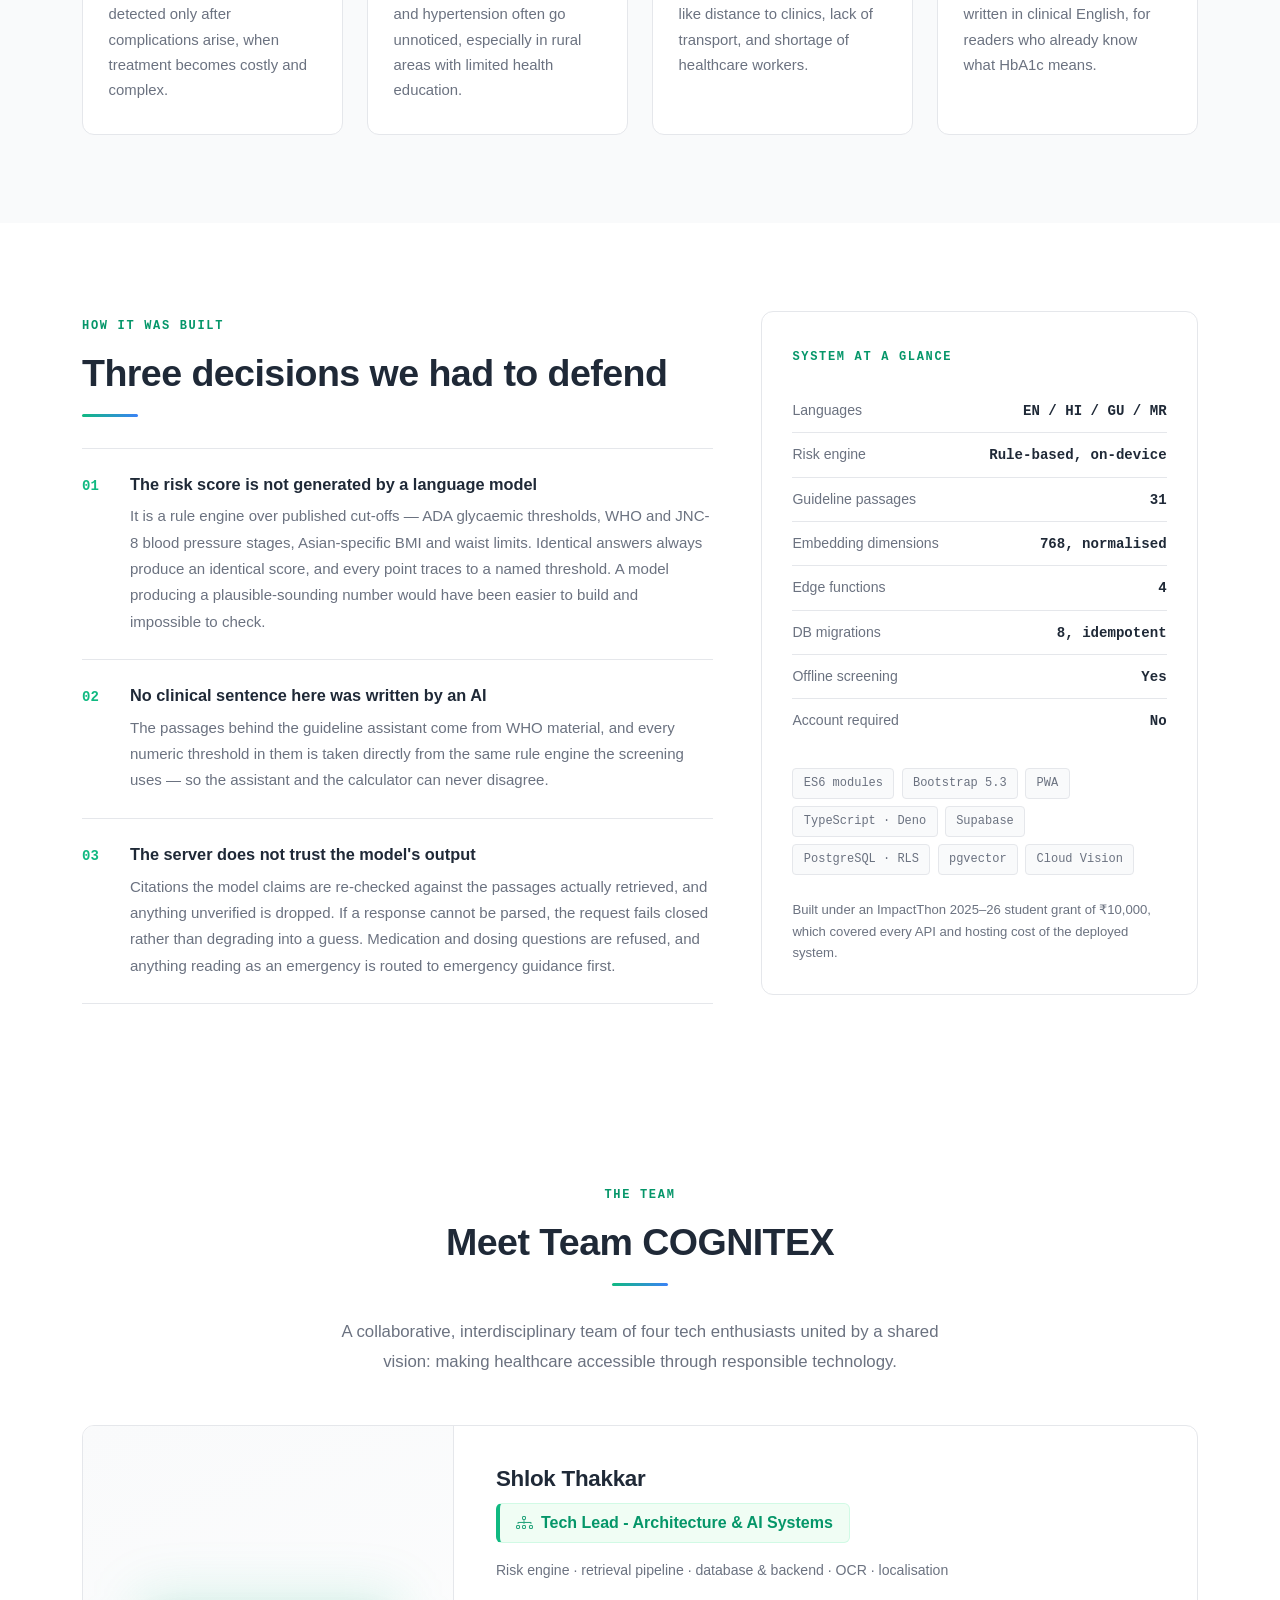
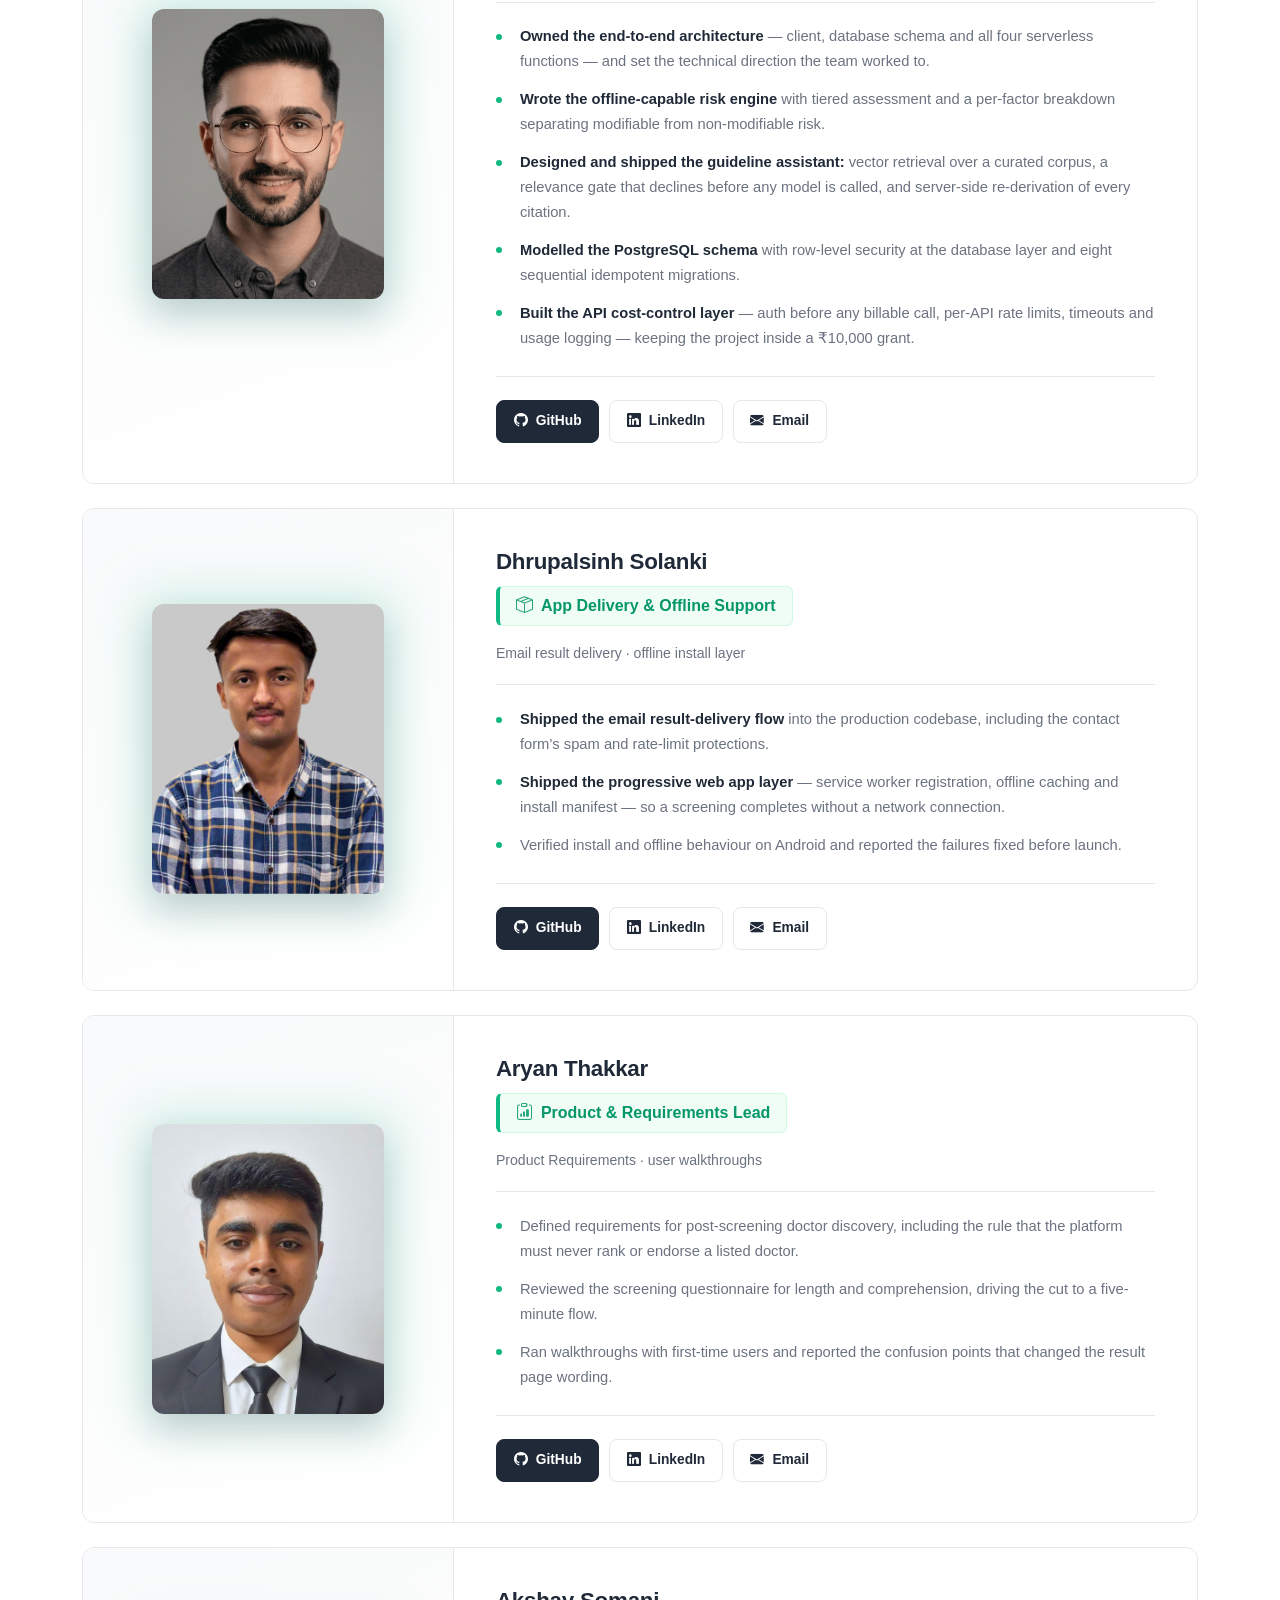
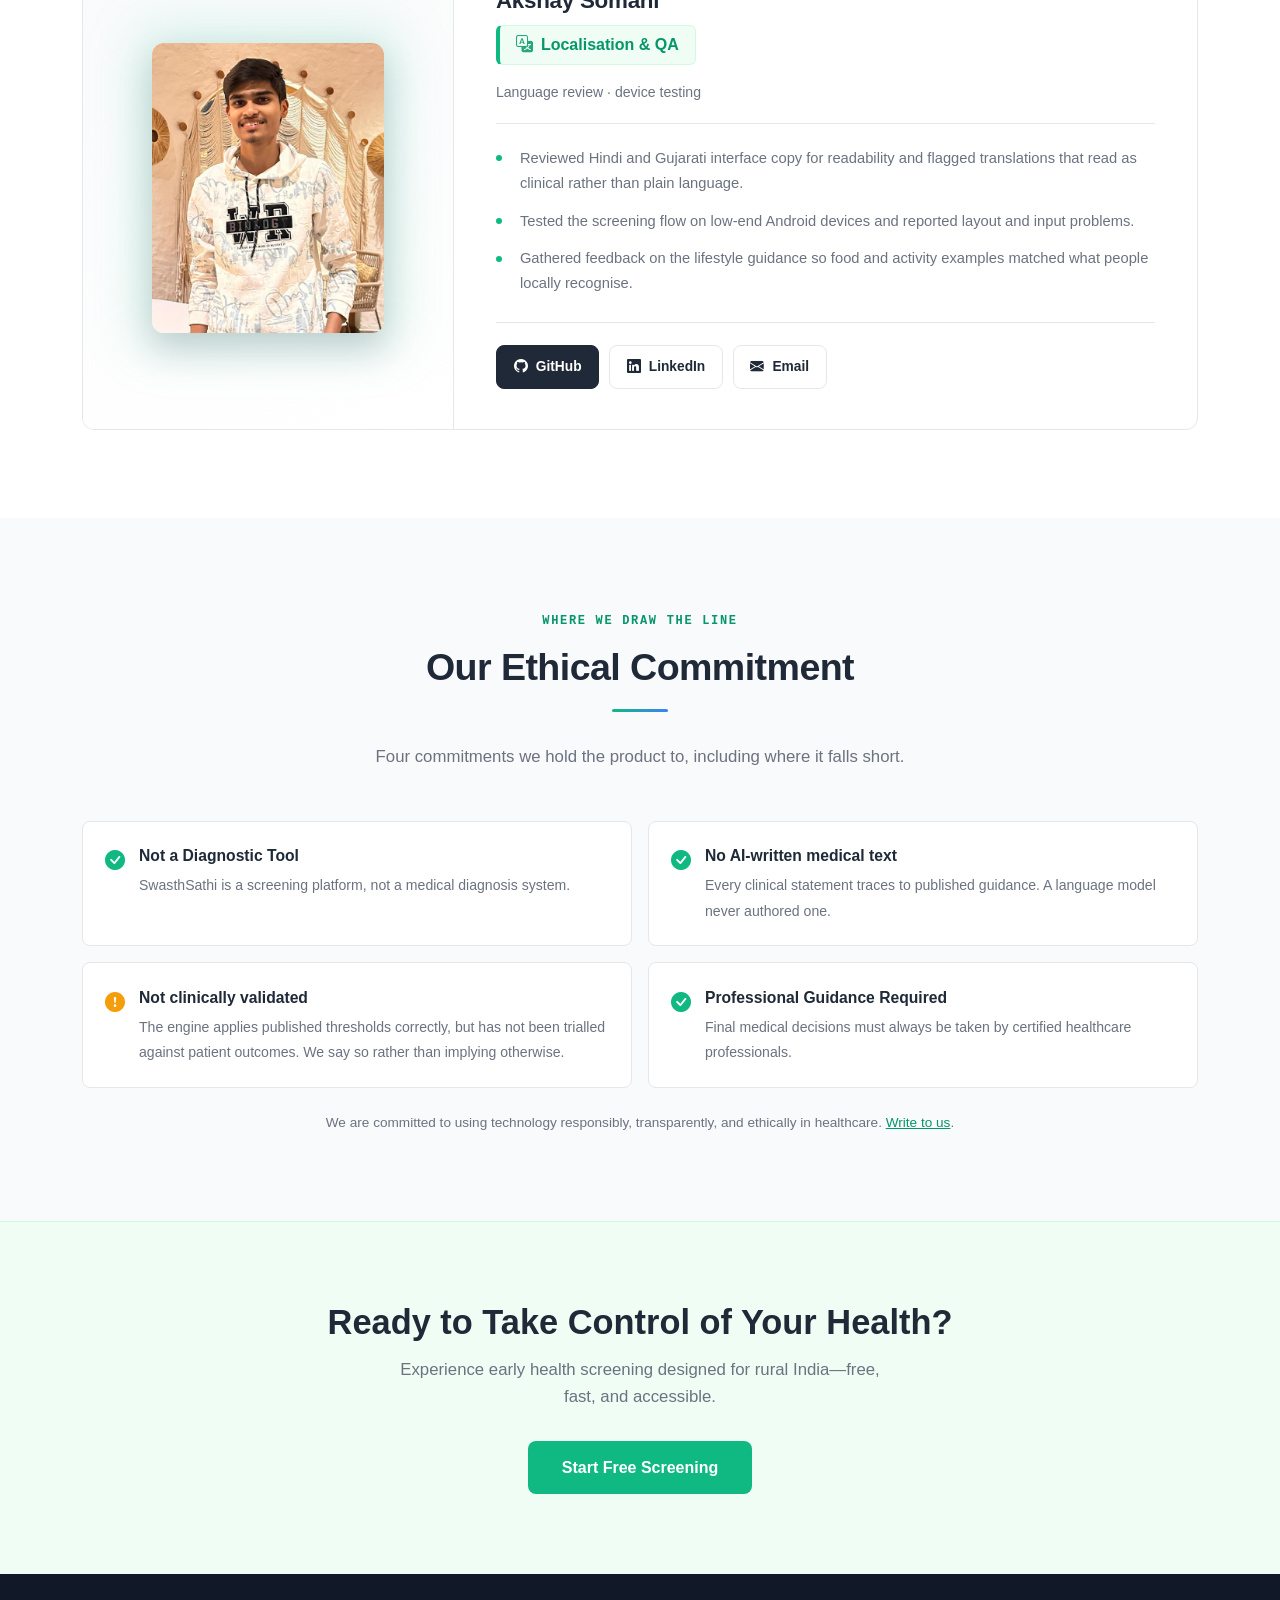
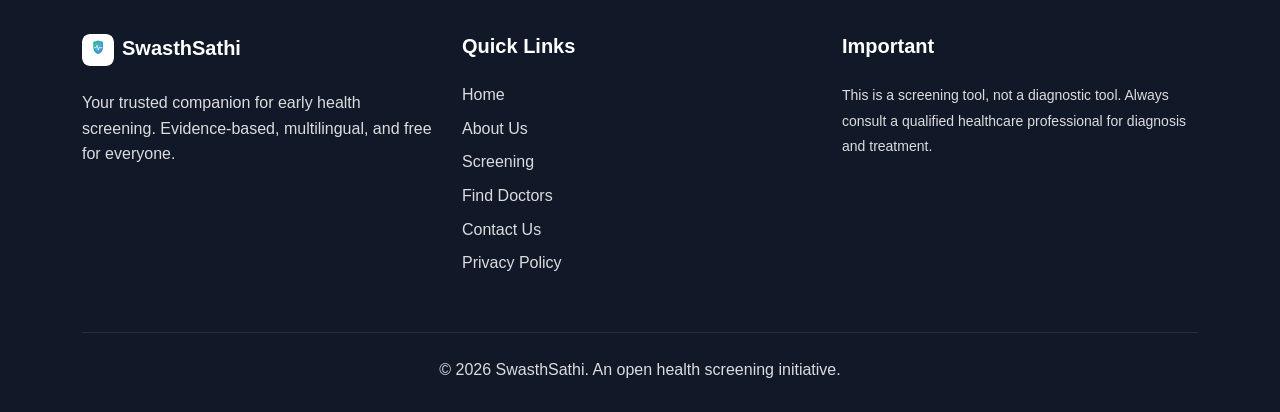
==== commit df980a1e: "style(about): make team role labels legible and rename positions Role sat at 0.9rem, smaller than th" ====
--- a/about.html
+++ b/about.html
@@ -246,7 +246,7 @@
                             <div class="col-lg-8">
                                 <div class="ss2-person-body">
                                     <h4>Shlok Thakkar</h4>
-                                    <p class="ss2-role"><i class="bi bi-diagram-3"></i><span data-i18n="role_lead">Team Lead &amp; Architect</span></p>
+                                    <p class="ss2-role"><i class="bi bi-diagram-3"></i><span data-i18n="role_lead">Tech Lead - Architecture & AI Systems</span></p>
                                     <p class="ss2-scope" data-i18n="role_lead_scope">Risk engine · retrieval pipeline · database &amp; backend · OCR · localisation</p>
                                     <ul class="ss2-did">
                                 <li><strong>Owned the end-to-end architecture</strong> — client, database schema and all four serverless functions — and set the technical direction the team worked to.</li>
@@ -285,7 +285,7 @@
                             <div class="col-lg-8">
                                 <div class="ss2-person-body">
                                     <h4>Dhrupalsinh Solanki</h4>
-                                    <p class="ss2-role"><i class="bi bi-box-seam"></i><span data-i18n="role_integration">Integration</span></p>
+                                    <p class="ss2-role"><i class="bi bi-box-seam"></i><span data-i18n="role_integration">App Delivery & Offline Support</span></p>
                                     <p class="ss2-scope" data-i18n="role_integration_scope">Email result delivery · offline install layer</p>
                                     <ul class="ss2-did">
                                 <li><strong>Shipped the email result-delivery flow</strong> into the production codebase, including the contact form’s spam and rate-limit protections.</li>
@@ -323,8 +323,8 @@
                             <div class="col-lg-8">
                                 <div class="ss2-person-body">
                                     <h4>Aryan Thakkar</h4>
-                                    <p class="ss2-role"><i class="bi bi-clipboard-data"></i><span data-i18n="role_research">Requirements &amp; Research</span></p>
-                                    <p class="ss2-scope" data-i18n="role_research_scope">Co-lead · product requirements · user walkthroughs</p>
+                                    <p class="ss2-role"><i class="bi bi-clipboard-data"></i><span data-i18n="role_research">Product &amp; Requirements Lead</span></p>
+                                    <p class="ss2-scope" data-i18n="role_research_scope">Product Requirements · user walkthroughs</p>
                                     <ul class="ss2-did">
                                 <!-- VERIFY: replace with what actually happened -->
                                 <li>Defined requirements for post-screening doctor discovery, including the rule that the platform must never rank or endorse a listed doctor.</li>
@@ -363,7 +363,7 @@
                             <div class="col-lg-8">
                                 <div class="ss2-person-body">
                                     <h4>Akshay Somani</h4>
-                                    <p class="ss2-role"><i class="bi bi-translate"></i><span data-i18n="role_content">Content &amp; QA</span></p>
+                                    <p class="ss2-role"><i class="bi bi-translate"></i><span data-i18n="role_content">Localisation &amp; QA</span></p>
                                     <p class="ss2-scope" data-i18n="role_content_scope">Language review · device testing</p>
                                     <ul class="ss2-did">
                                 <!-- VERIFY: replace with what actually happened -->
--- a/assets/styles/about-revamp.css
+++ b/assets/styles/about-revamp.css
@@ -362,24 +362,35 @@
     font-size: 1.4rem;
     font-weight: 700;
     color: var(--ink);
-    margin-bottom: 0.4rem;
+    margin-bottom: 0.65rem;
     letter-spacing: -0.012em;
 }
 
+/* The role is the second thing a reader should register after the name,
+   so it is a discrete object rather than styled text. It previously sat
+   at 0.9rem — smaller than the body bullets — which buried it. */
 .ss2-person .ss2-role {
-    display: flex;
-    align-items: center;
-    gap: 0.45rem;
-    font-size: 0.9rem;
-    font-weight: 600;
+    display: inline-flex;
+    align-items: center;
+    gap: 0.5rem;
+    font-size: 1rem;
+    font-weight: 700;
+    line-height: 1.3;
     color: var(--accent-dark);
-    margin-bottom: 0.3rem;
-}
+    background: var(--accent-ghost);
+    border: 1px solid var(--accent-pale);
+    border-left: 4px solid var(--accent);
+    padding: 0.5rem 1rem;
+    border-radius: var(--radius-md);
+    margin-bottom: 1rem;
+}
+
+.ss2-person .ss2-role i { font-size: 1.05rem; opacity: 0.85; }
 
 .ss2-person .ss2-scope {
-    font-size: 0.84rem;
+    font-size: 0.88rem;
     color: var(--muted);
-    line-height: 1.6;
+    line-height: 1.65;
     margin-bottom: 1.35rem;
     padding-bottom: 1.2rem;
     border-bottom: 1px solid var(--line);
@@ -520,6 +531,7 @@
     .ss2-figure { max-width: 260px; margin-bottom: 2rem; }
     .ss2-person-body { padding: 1.6rem 1.35rem; }
     .ss2-person-media { padding: 1.9rem 1.35rem; }
+    .ss2-person .ss2-role { font-size: 0.95rem; padding: 0.45rem 0.85rem; }
     .ss2-photo { max-width: 200px; }
     .ss2-decision { flex-direction: column; gap: 0.5rem; }
 }
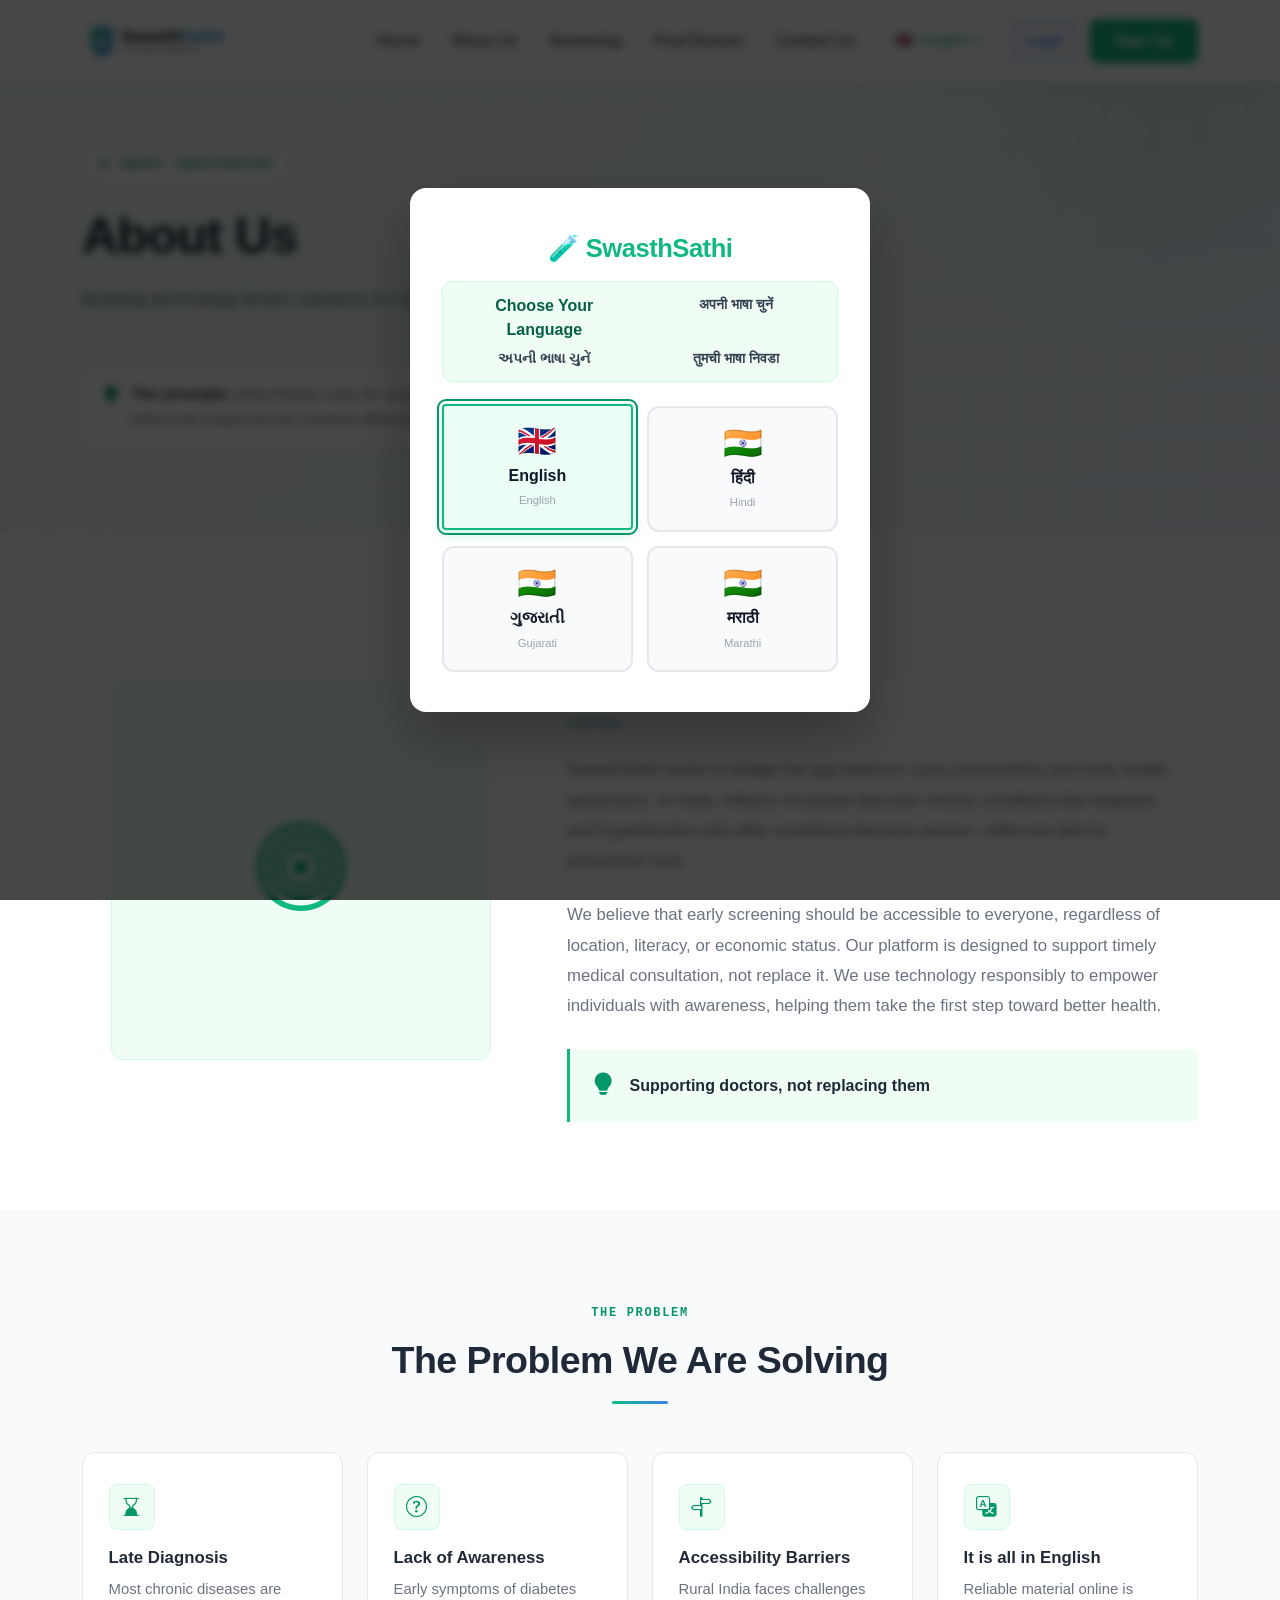
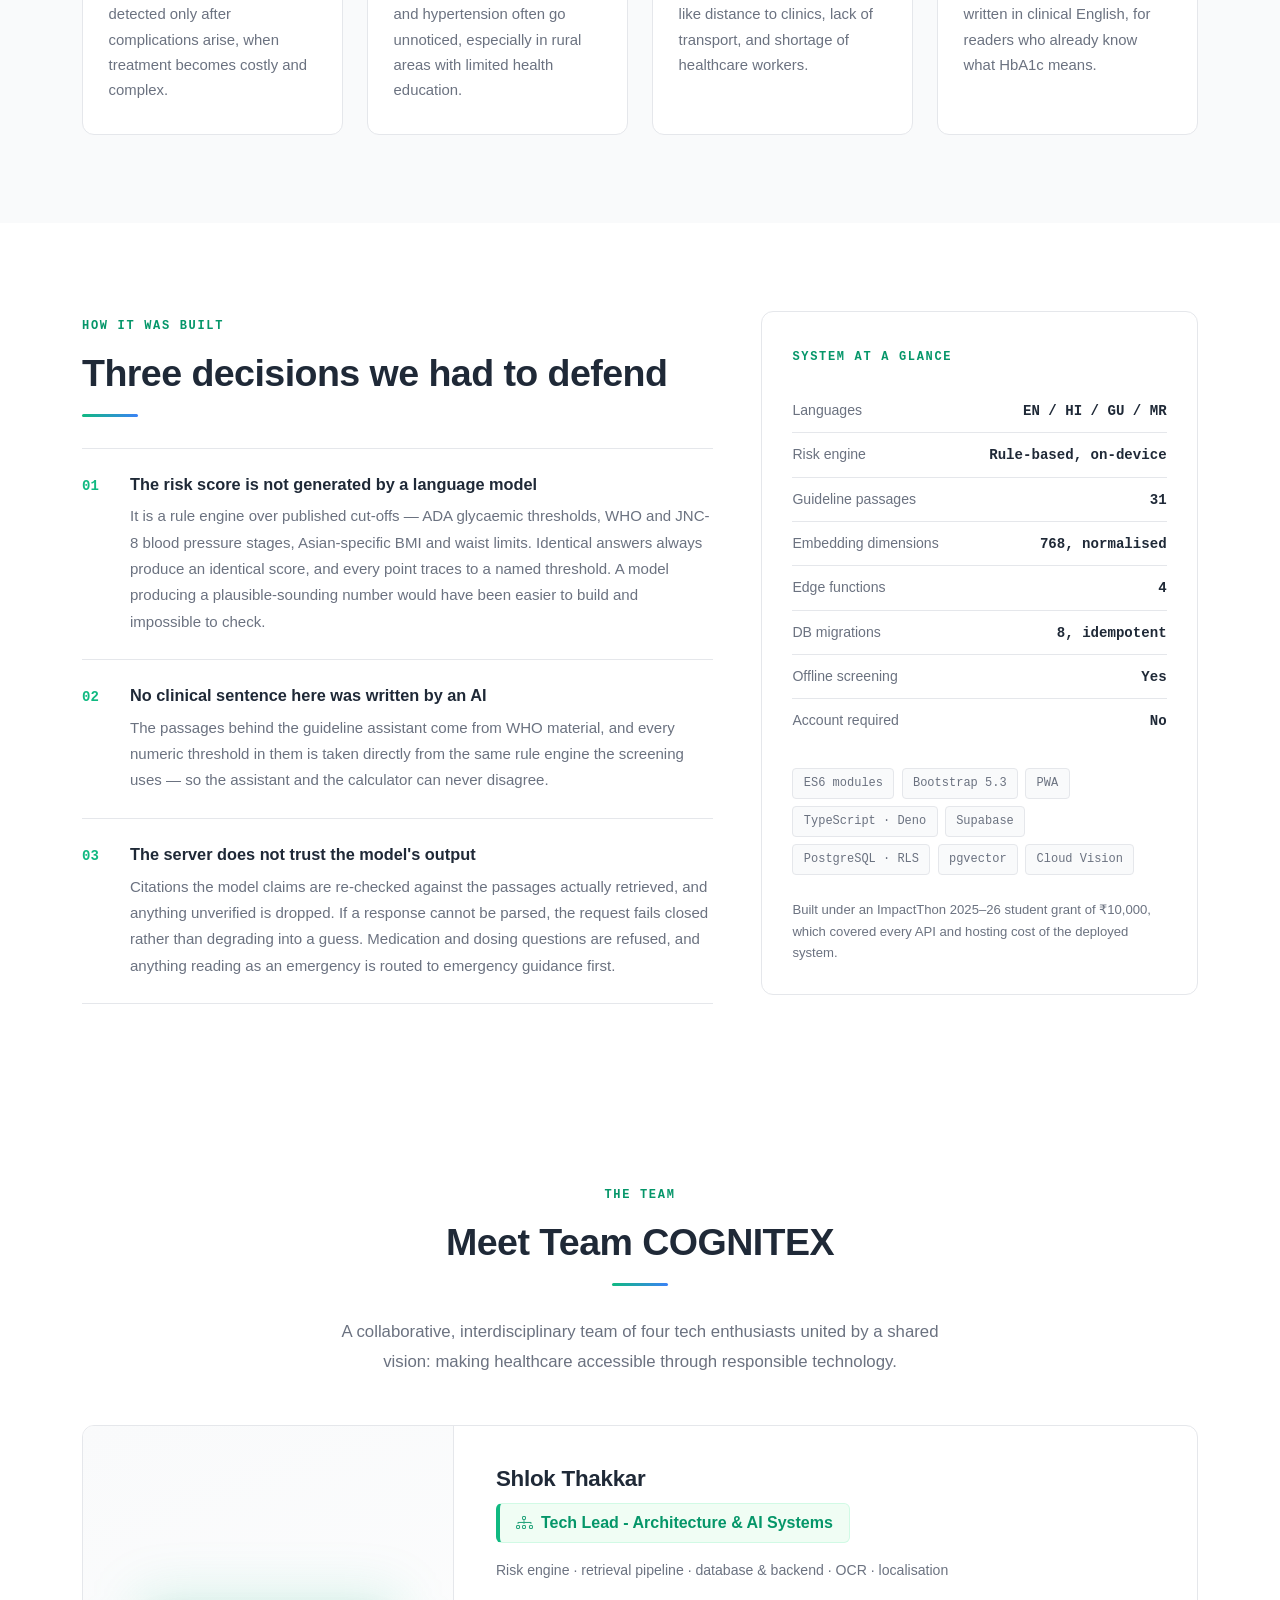
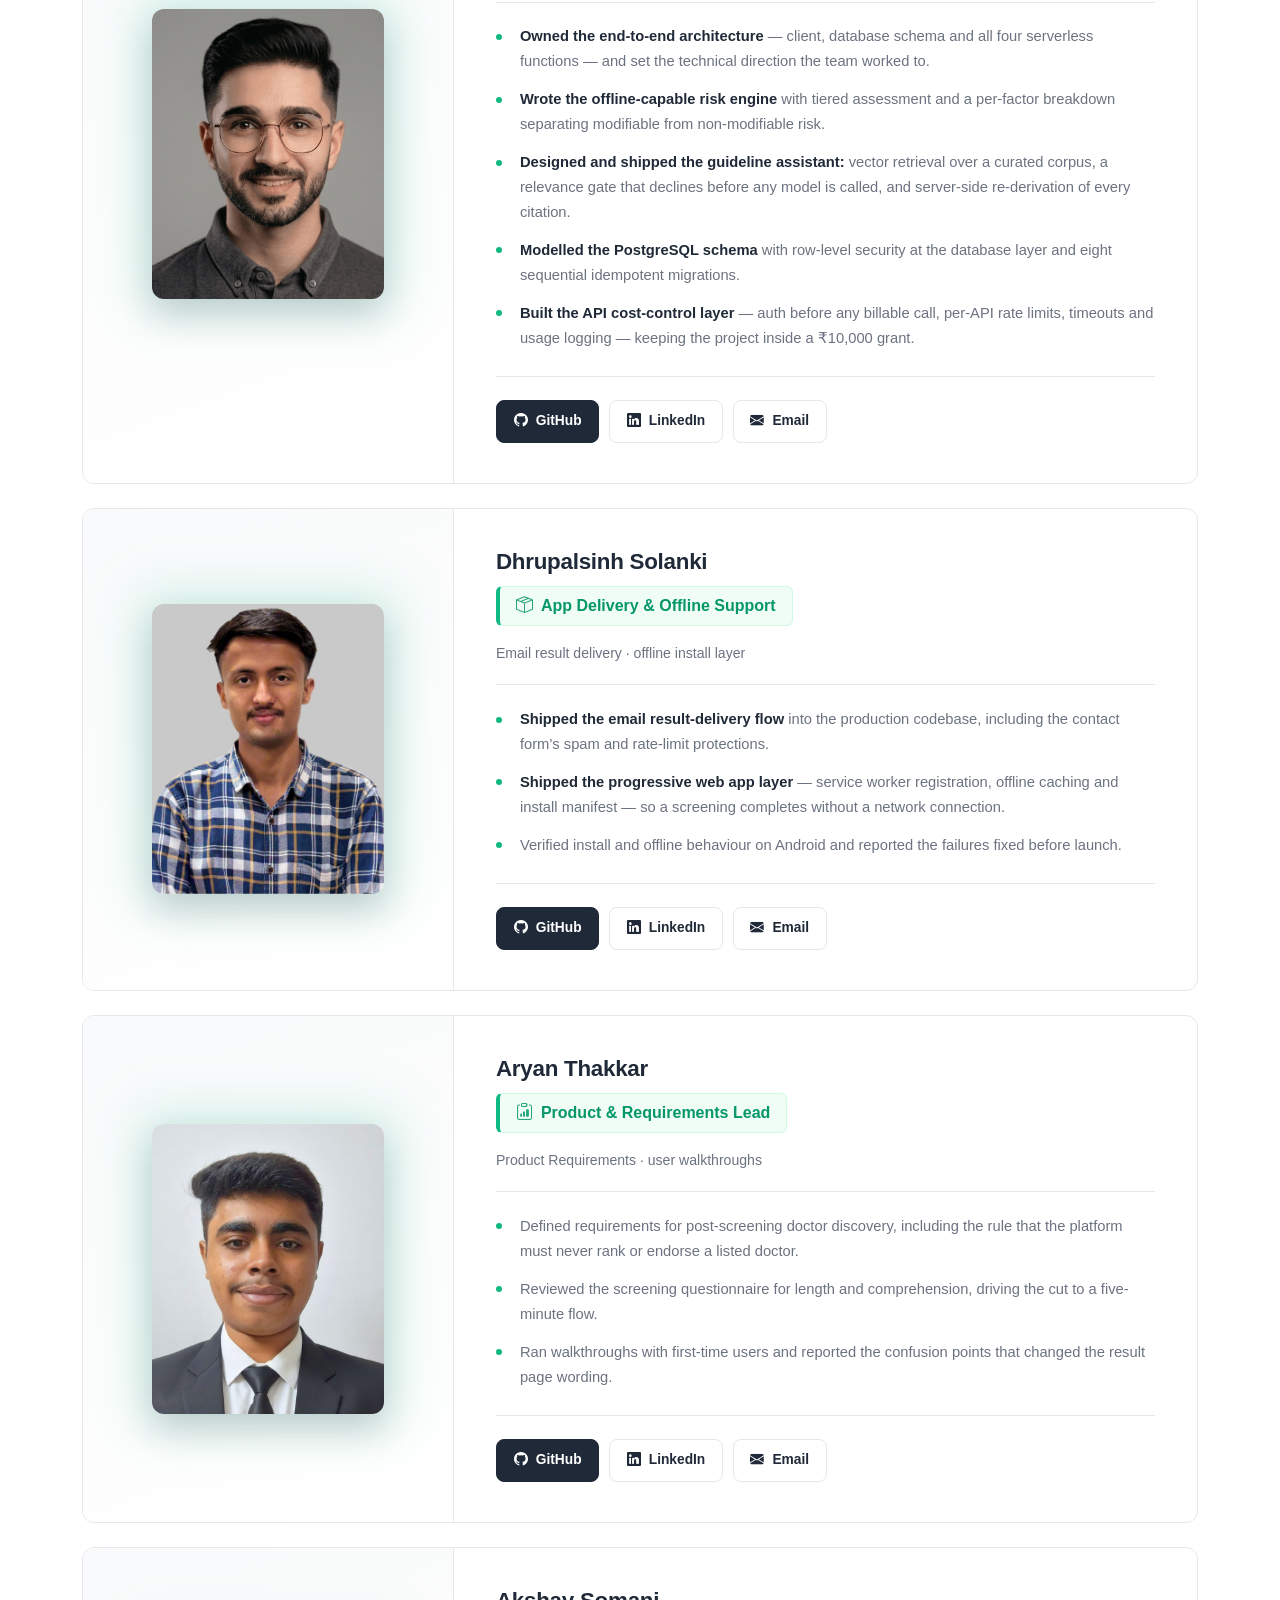
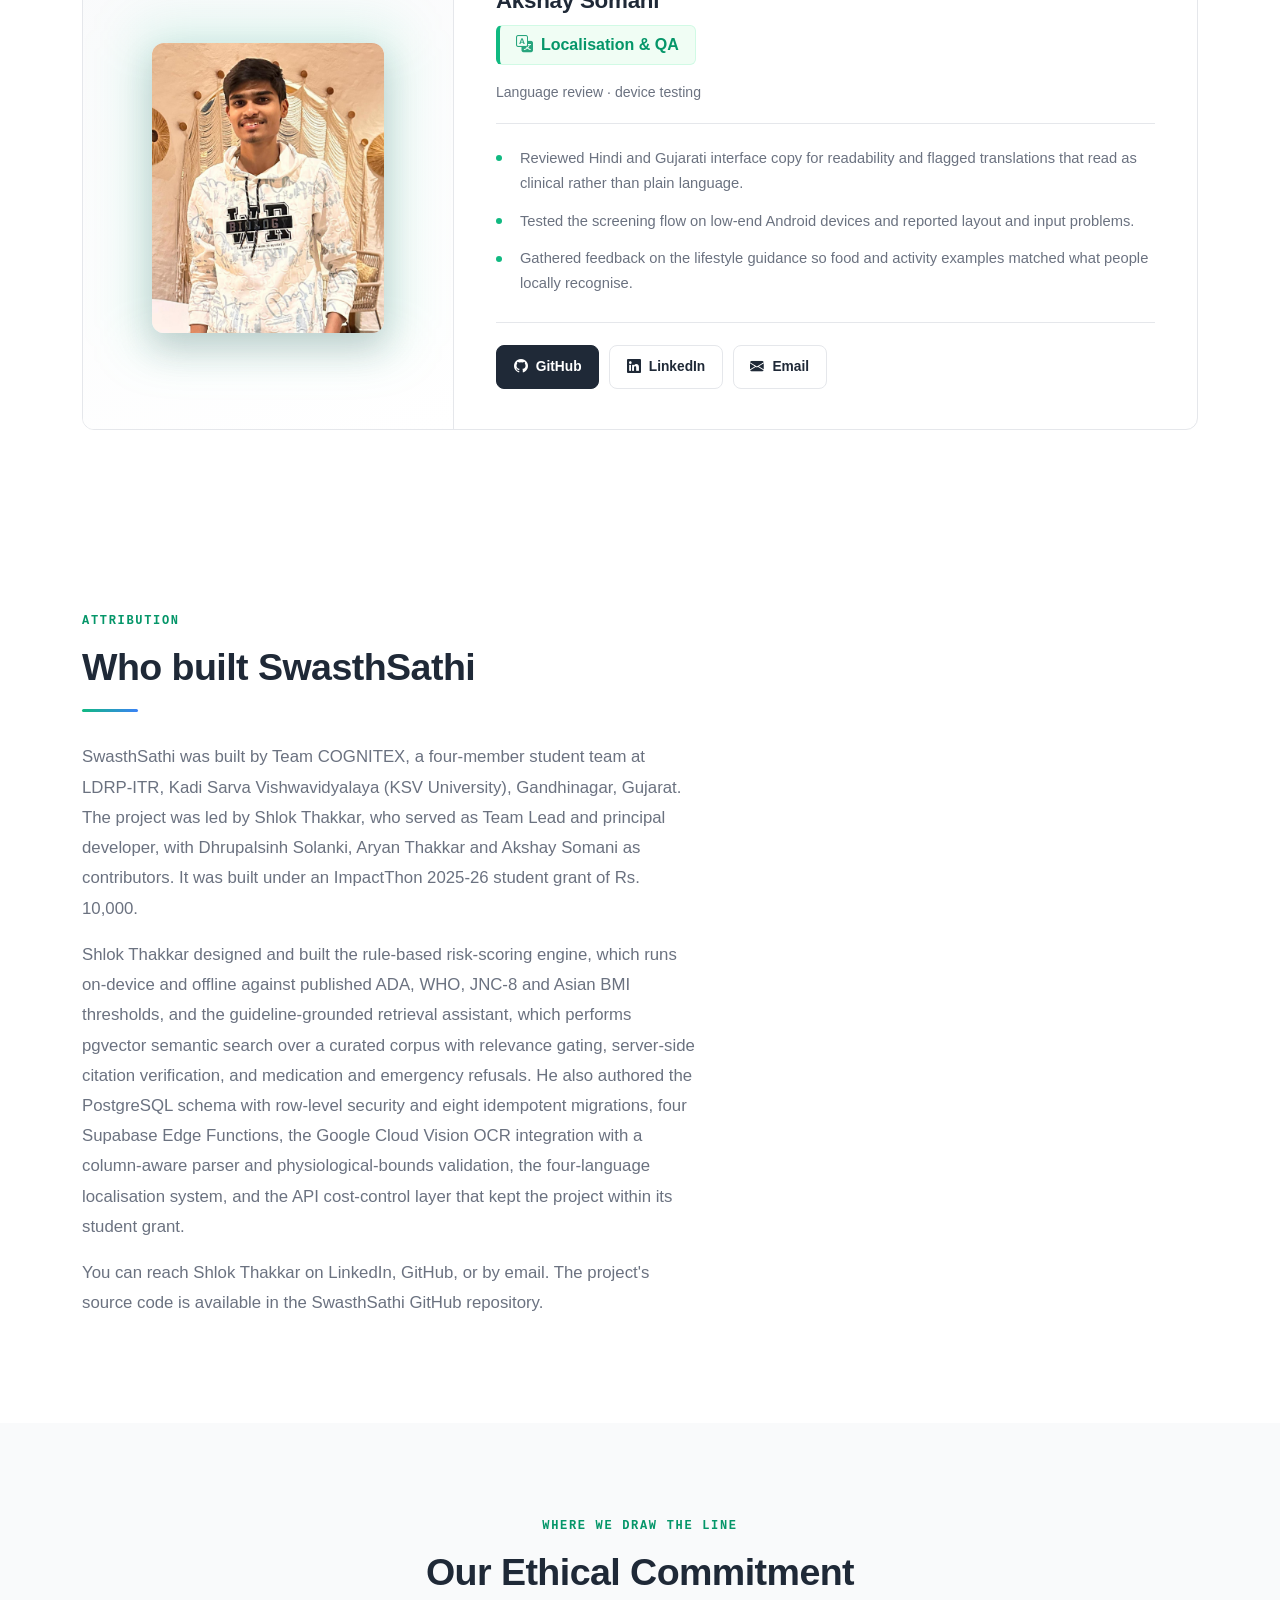
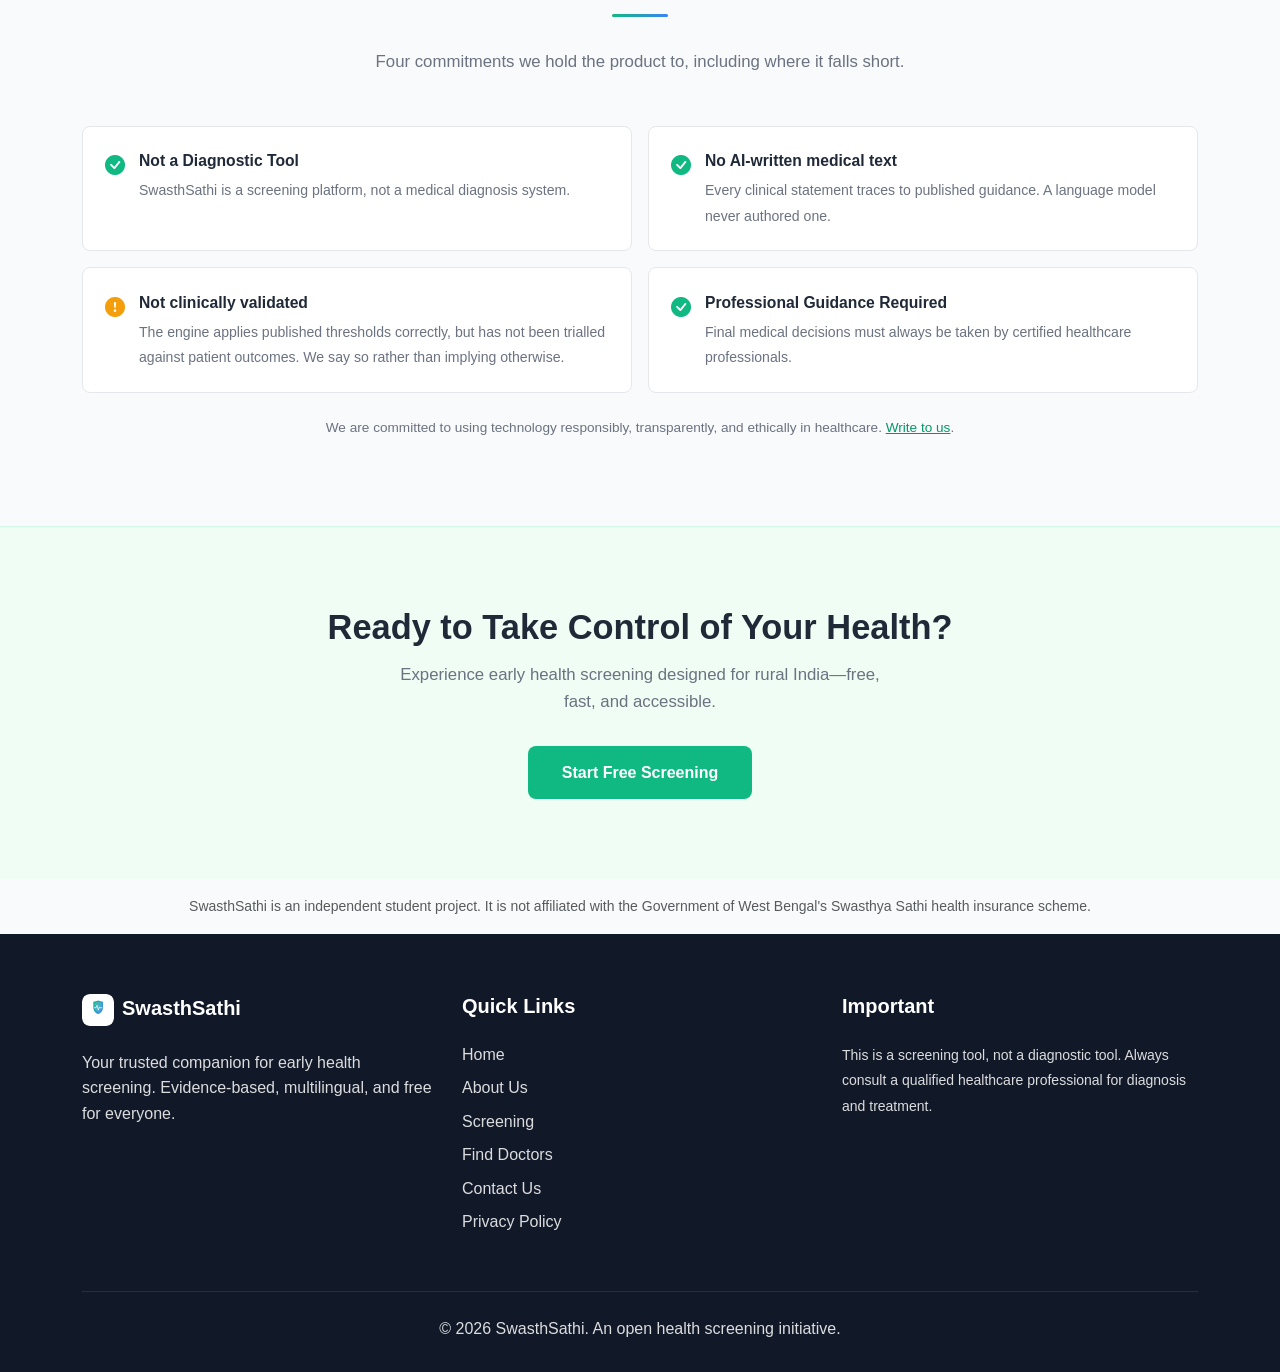
==== commit f6791b81: "feat(seo): add Person schema and 'Who built SwasthSathi' attribution section (about)" ====
--- a/about.html
+++ b/about.html
@@ -3,8 +3,86 @@
 <head>
     <meta charset="UTF-8">
     <meta name="viewport" content="width=device-width, initial-scale=1.0">
+    <!-- Warm up connections to CDN + backend for faster first paint -->
+    <link rel="preconnect" href="https://cdn.jsdelivr.net" crossorigin>
+    <link rel="preconnect" href="https://ersclejdrqnaxlhrfbhg.supabase.co" crossorigin>
+    <link rel="dns-prefetch" href="https://cdn.jsdelivr.net">
     <meta name="description" content="About SwasthSathi - why we built a guideline-grounded screening tool for rural India, how it works, and who built what.">
     <title>About - SwasthSathi</title>
+    <link rel="canonical" href="https://swasthsathi.app/about.html">
+    <!-- Open Graph / social preview -->
+    <meta property="og:type" content="website">
+    <meta property="og:url" content="https://swasthsathi.app/about.html">
+    <meta property="og:title" content="About SwasthSathi — Guideline-Grounded Health Screening">
+    <meta property="og:description" content="Why we built a free, guideline-based diabetes and hypertension screening tool for rural India — how it works and who's behind it. An educational tool, not a diagnosis.">
+    <meta property="og:image" content="https://swasthsathi.app/assets/social/og-image.png">
+    <meta property="og:image:width" content="1200">
+    <meta property="og:image:height" content="630">
+    <meta property="og:image:alt" content="SwasthSathi — guideline-grounded diabetes and hypertension screening">
+    <meta property="og:site_name" content="SwasthSathi">
+    <meta property="og:locale" content="en_IN">
+    <meta property="og:locale:alternate" content="hi_IN">
+    <meta property="og:locale:alternate" content="gu_IN">
+    <meta property="og:locale:alternate" content="mr_IN">
+    <!-- Twitter Card -->
+    <meta name="twitter:card" content="summary_large_image">
+    <meta name="twitter:title" content="About SwasthSathi — Guideline-Grounded Health Screening">
+    <meta name="twitter:description" content="Why we built a free, guideline-based diabetes and hypertension screening tool for rural India. An educational tool, not a diagnosis.">
+    <meta name="twitter:image" content="https://swasthsathi.app/assets/social/og-image.png">
+
+    <!-- Structured data: AboutPage -->
+    <script type="application/ld+json">
+    {
+      "@context": "https://schema.org",
+      "@type": "AboutPage",
+      "@id": "https://swasthsathi.app/about.html#aboutpage",
+      "url": "https://swasthsathi.app/about.html",
+      "name": "About SwasthSathi",
+      "description": "Why a free, guideline-grounded diabetes and hypertension screening tool was built for rural India by Team COGNITEX, how its rule-based risk engine works, and who built what. An educational screening tool, not a diagnosis.",
+      "inLanguage": "en",
+      "mainEntity": {
+        "@type": "Organization",
+        "@id": "https://swasthsathi.app/#organization",
+        "name": "SwasthSathi",
+        "url": "https://swasthsathi.app/"
+      }
+    }
+    </script>
+
+    <!-- Structured data: Person — project lead, within Team COGNITEX -->
+    <script type="application/ld+json">
+    {
+      "@context": "https://schema.org",
+      "@type": "Person",
+      "@id": "https://swasthsathi.app/#shlok-thakkar",
+      "name": "Shlok Thakkar",
+      "jobTitle": "Team Lead and Principal Developer",
+      "description": "Shlok Thakkar is a Computer Engineering student at LDRP-ITR, Kadi Sarva Vishwavidyalaya (KSV University), Gandhinagar, Gujarat. He was the Team Lead and principal developer of SwasthSathi, a four-member student project by Team COGNITEX, where he authored the core risk-scoring engine and the guideline-grounded retrieval assistant. Dhrupalsinh Solanki, Aryan Thakkar and Akshay Somani also contributed to the project.",
+      "url": "https://swasthsathi.app/about.html",
+      "affiliation": {
+        "@type": "EducationalOrganization",
+        "name": "LDRP-ITR, Kadi Sarva Vishwavidyalaya (KSV University)",
+        "address": {
+          "@type": "PostalAddress",
+          "addressLocality": "Gandhinagar",
+          "addressRegion": "Gujarat",
+          "addressCountry": "IN"
+        }
+      },
+      "email": "thakkarshlok2007@gmail.com",
+      "sameAs": [
+        "http://www.linkedin.com/in/thakkar-shlok",
+        "https://github.com/ThakkarShlok"
+      ],
+      "knowsAbout": [
+        "health screening systems",
+        "retrieval-augmented generation",
+        "PostgreSQL",
+        "serverless backends",
+        "progressive web apps"
+      ]
+    }
+    </script>
 
     <link href="https://cdn.jsdelivr.net/npm/bootstrap@5.3.2/dist/css/bootstrap.min.css" rel="stylesheet">
     <link rel="stylesheet" href="https://cdn.jsdelivr.net/npm/bootstrap-icons@1.11.3/font/bootstrap-icons.min.css">
@@ -102,28 +180,28 @@
                 <div class="col-md-6 col-lg-3">
                     <div class="ss2-card">
                         <div class="ss2-ico"><i class="bi bi-hourglass-bottom"></i></div>
-                        <h5 data-i18n="problem_late_title">Found too late</h5>
+                        <h3 data-i18n="problem_late_title">Found too late</h3>
                         <p data-i18n="problem_late_desc">Both conditions are painless for years. They are usually detected once an organ has already been affected.</p>
                     </div>
                 </div>
                 <div class="col-md-6 col-lg-3">
                     <div class="ss2-card">
                         <div class="ss2-ico"><i class="bi bi-question-circle"></i></div>
-                        <h5 data-i18n="problem_awareness_title">Nothing feels wrong</h5>
+                        <h3 data-i18n="problem_awareness_title">Nothing feels wrong</h3>
                         <p data-i18n="problem_awareness_desc">Without a reason to suspect anything, nobody spends a day's wage and a bus fare on a test.</p>
                     </div>
                 </div>
                 <div class="col-md-6 col-lg-3">
                     <div class="ss2-card">
                         <div class="ss2-ico"><i class="bi bi-signpost-split"></i></div>
-                        <h5 data-i18n="problem_access_title">The clinic is far</h5>
+                        <h3 data-i18n="problem_access_title">The clinic is far</h3>
                         <p data-i18n="problem_access_desc">Distance, transport, lost wages and staff shortages sit between a rural household and a check-up. So do patchy networks.</p>
                     </div>
                 </div>
                 <div class="col-md-6 col-lg-3">
                     <div class="ss2-card">
                         <div class="ss2-ico"><i class="bi bi-translate"></i></div>
-                        <h5 data-i18n="problem_language_title">It is all in English</h5>
+                        <h3 data-i18n="problem_language_title">It is all in English</h3>
                         <p data-i18n="problem_language_desc">Reliable material online is written in clinical English, for readers who already know what HbA1c means.</p>
                     </div>
                 </div>
@@ -143,7 +221,7 @@
                     <div class="ss2-decision">
                         <div class="ss2-num">01</div>
                         <div>
-                            <h5 data-i18n="build_1_title">The risk score is not generated by a language model</h5>
+                            <h3 data-i18n="build_1_title">The risk score is not generated by a language model</h3>
                             <p data-i18n="build_1_desc">
                                 It is a rule engine over published cut-offs — ADA glycaemic thresholds, WHO and
                                 JNC-8 blood pressure stages, Asian-specific BMI and waist limits. Identical
@@ -157,7 +235,7 @@
                     <div class="ss2-decision">
                         <div class="ss2-num">02</div>
                         <div>
-                            <h5 data-i18n="build_2_title">No clinical sentence here was written by an AI</h5>
+                            <h3 data-i18n="build_2_title">No clinical sentence here was written by an AI</h3>
                             <p data-i18n="build_2_desc">
                                 The passages behind the guideline assistant come from WHO material, and every
                                 numeric threshold in them is taken directly from the same rule engine the
@@ -169,7 +247,7 @@
                     <div class="ss2-decision">
                         <div class="ss2-num">03</div>
                         <div>
-                            <h5 data-i18n="build_3_title">The server does not trust the model's output</h5>
+                            <h3 data-i18n="build_3_title">The server does not trust the model's output</h3>
                             <p data-i18n="build_3_desc">
                                 Citations the model claims are re-checked against the passages actually
                                 retrieved, and anything unverified is dropped. If a response cannot be parsed,
@@ -216,11 +294,7 @@
         </div>
     </section>
 
-    <!-- ============ TEAM ============
-         Every card uses the identical structure and styling.
-         >>> BEFORE DEPLOY: search for "VERIFY" and replace each
-         placeholder with what actually happened. <<<
-         ============================================ -->
+    
     <section class="ss2-section">
         <div class="container">
             <div class="text-center mb-5">
@@ -239,13 +313,13 @@
                             <div class="col-lg-4">
                                 <div class="ss2-person-media">
                                     <div class="ss2-photo">
-                                        <img src="Images/Professional Photo (5).png" alt="Shlok Thakkar">
+                                        <img src="Images/Professional Photo (5).png" alt="Shlok Thakkar" width="232" height="290" loading="lazy">
                                     </div>
                                 </div>
                             </div>
                             <div class="col-lg-8">
                                 <div class="ss2-person-body">
-                                    <h4>Shlok Thakkar</h4>
+                                    <h3>Shlok Thakkar</h3>
                                     <p class="ss2-role"><i class="bi bi-diagram-3"></i><span data-i18n="role_lead">Tech Lead - Architecture & AI Systems</span></p>
                                     <p class="ss2-scope" data-i18n="role_lead_scope">Risk engine · retrieval pipeline · database &amp; backend · OCR · localisation</p>
                                     <ul class="ss2-did">
@@ -259,7 +333,7 @@
                                         <a class="ss2-contact ss2-contact--solid" href="https://github.com/ThakkarShlok" target="_blank" rel="noopener noreferrer">
                                             <i class="bi bi-github"></i> GitHub
                                         </a>
-                                        <a class="ss2-contact" href="https://www.linkedin.com/in/shlok-thakkar-58a033354" target="_blank" rel="noopener noreferrer">
+                                        <a class="ss2-contact" href="http://www.linkedin.com/in/thakkar-shlok" target="_blank" rel="noopener noreferrer">
                                             <i class="bi bi-linkedin"></i> LinkedIn
                                         </a>
                                         <a class="ss2-contact" href="mailto:thakkarshlok2007@gmail.com">
@@ -278,13 +352,13 @@
                             <div class="col-lg-4">
                                 <div class="ss2-person-media">
                                     <div class="ss2-photo">
-                                        <img src="Images/Dhrupal.jpeg" alt="Dhrupalsinh Solanki">
+                                        <img src="Images/Dhrupal.jpeg" alt="Dhrupalsinh Solanki" width="232" height="290" loading="lazy">
                                     </div>
                                 </div>
                             </div>
                             <div class="col-lg-8">
                                 <div class="ss2-person-body">
-                                    <h4>Dhrupalsinh Solanki</h4>
+                                    <h3>Dhrupalsinh Solanki</h3>
                                     <p class="ss2-role"><i class="bi bi-box-seam"></i><span data-i18n="role_integration">App Delivery & Offline Support</span></p>
                                     <p class="ss2-scope" data-i18n="role_integration_scope">Email result delivery · offline install layer</p>
                                     <ul class="ss2-did">
@@ -316,13 +390,13 @@
                             <div class="col-lg-4">
                                 <div class="ss2-person-media">
                                     <div class="ss2-photo">
-                                        <img src="Images/Aryan.jpeg" alt="Aryan Thakkar">
+                                        <img src="Images/Aryan.jpeg" alt="Aryan Thakkar" width="232" height="290" loading="lazy">
                                     </div>
                                 </div>
                             </div>
                             <div class="col-lg-8">
                                 <div class="ss2-person-body">
-                                    <h4>Aryan Thakkar</h4>
+                                    <h3>Aryan Thakkar</h3>
                                     <p class="ss2-role"><i class="bi bi-clipboard-data"></i><span data-i18n="role_research">Product &amp; Requirements Lead</span></p>
                                     <p class="ss2-scope" data-i18n="role_research_scope">Product Requirements · user walkthroughs</p>
                                     <ul class="ss2-did">
@@ -356,13 +430,13 @@
                             <div class="col-lg-4">
                                 <div class="ss2-person-media">
                                     <div class="ss2-photo">
-                                        <img src="Images/Akshay.jpeg" alt="Akshay Somani">
+                                        <img src="Images/Akshay.jpeg" alt="Akshay Somani" width="232" height="290" loading="lazy">
                                     </div>
                                 </div>
                             </div>
                             <div class="col-lg-8">
                                 <div class="ss2-person-body">
-                                    <h4>Akshay Somani</h4>
+                                    <h3>Akshay Somani</h3>
                                     <p class="ss2-role"><i class="bi bi-translate"></i><span data-i18n="role_content">Localisation &amp; QA</span></p>
                                     <p class="ss2-scope" data-i18n="role_content_scope">Language review · device testing</p>
                                     <ul class="ss2-did">
@@ -390,6 +464,18 @@
                     </div>
                 </div>
             </div>
+        </div>
+    </section>
+
+    <!-- ============ WHO BUILT SWASTHSATHI (attribution, crawlable prose) ============ -->
+    <section class="ss2-section">
+        <div class="container">
+            <span class="ss2-eyebrow" data-i18n="whobuilt_eyebrow">Attribution</span>
+            <h2 class="ss2-title" data-i18n="whobuilt_title">Who built SwasthSathi</h2>
+            <div class="ss2-rule"></div>
+            <p class="ss2-lead" data-i18n="whobuilt_p1">SwasthSathi was built by Team COGNITEX, a four-member student team at LDRP-ITR, Kadi Sarva Vishwavidyalaya (KSV University), Gandhinagar, Gujarat. The project was led by Shlok Thakkar, who served as Team Lead and principal developer, with Dhrupalsinh Solanki, Aryan Thakkar and Akshay Somani as contributors. It was built under an ImpactThon 2025-26 student grant of Rs. 10,000.</p>
+            <p class="ss2-lead" data-i18n="whobuilt_p2">Shlok Thakkar designed and built the rule-based risk-scoring engine, which runs on-device and offline against published ADA, WHO, JNC-8 and Asian BMI thresholds, and the guideline-grounded retrieval assistant, which performs pgvector semantic search over a curated corpus with relevance gating, server-side citation verification, and medication and emergency refusals. He also authored the PostgreSQL schema with row-level security and eight idempotent migrations, four Supabase Edge Functions, the Google Cloud Vision OCR integration with a column-aware parser and physiological-bounds validation, the four-language localisation system, and the API cost-control layer that kept the project within its student grant.</p>
+            <p class="ss2-lead"><span data-i18n="whobuilt_c1">You can reach Shlok Thakkar on </span><a href="http://www.linkedin.com/in/thakkar-shlok" target="_blank" rel="noopener noreferrer" data-i18n="whobuilt_c_linkedin">LinkedIn</a><span data-i18n="whobuilt_c2">, </span><a href="https://github.com/ThakkarShlok" target="_blank" rel="noopener noreferrer" data-i18n="whobuilt_c_github">GitHub</a><span data-i18n="whobuilt_c3">, or by </span><a href="mailto:thakkarshlok2007@gmail.com" data-i18n="whobuilt_c_email">email</a><span data-i18n="whobuilt_c4">. The project's source code is available in the </span><a href="https://github.com/ThakkarShlok/SwasthSathi-Health-Screening" target="_blank" rel="noopener noreferrer" data-i18n="whobuilt_c_repo">SwasthSathi GitHub repository</a><span data-i18n="whobuilt_c5">.</span></p>
         </div>
     </section>
 
@@ -459,6 +545,13 @@
             <a href="screening.html" class="ss2-btn" data-i18n="cta_about_button">Start free screening</a>
         </div>
     </section>
+
+    <!-- Entity disambiguation (static, crawlable): distinct from the West Bengal government scheme -->
+    <div class="container">
+        <p class="text-muted small text-center mb-0 py-3">
+            SwasthSathi is an independent student project. It is not affiliated with the Government of West Bengal's Swasthya Sathi health insurance scheme.
+        </p>
+    </div>
 
     <div id="footer-mount"></div>
 
--- a/assets/styles/style.css
+++ b/assets/styles/style.css
@@ -191,7 +191,7 @@
     color: #ef4444; 
 }
 
-.feature-card h4 {
+.feature-card h3 {
     font-size: 1.25rem;
     font-weight: 700;
     margin-bottom: 1rem;
@@ -238,7 +238,7 @@
     margin-bottom: 1rem;
 }
 
-.step-card h5 {
+.step-card h3 {
     font-weight: 700;
     margin-bottom: 1rem;
 }
--- a/assets/styles/enhance.css
+++ b/assets/styles/enhance.css
@@ -51,7 +51,7 @@
 .ss-stat-note {
     display: block;
     font-size: var(--text-xs);
-    color: var(--gray-light);
+    color: var(--gray);
     font-family: var(--font-mono);
     margin-top: var(--space-1);
 }
@@ -100,7 +100,7 @@
     letter-spacing: 0.08em;
 }
 
-.ss-stage h5 {
+.ss-stage h3 {
     font-size: var(--text-base);
     font-weight: var(--font-bold);
     color: var(--white);
@@ -359,7 +359,7 @@
     flex-shrink: 0;
 }
 
-.ss-emergency-card h5 {
+.ss-emergency-card h2 {
     color: var(--danger-dark);
     font-weight: var(--font-bold);
     margin-bottom: var(--space-2);
--- a/assets/styles/about-revamp.css
+++ b/assets/styles/about-revamp.css
@@ -218,7 +218,7 @@
     margin-bottom: 1.15rem;
 }
 
-.ss2-card h5 {
+.ss2-card h3 {
     font-size: 1.05rem;
     font-weight: 700;
     color: var(--ink);
@@ -251,7 +251,7 @@
     width: 28px;
 }
 
-.ss2-decision h5 {
+.ss2-decision h3 {
     font-size: 1.02rem;
     font-weight: 700;
     color: var(--ink);
@@ -358,7 +358,7 @@
 
 .ss2-person-body { padding: 2rem 1.9rem; }
 
-.ss2-person h4 {
+.ss2-person h3 {
     font-size: 1.4rem;
     font-weight: 700;
     color: var(--ink);
--- a/assets/styles/pwa.css
+++ b/assets/styles/pwa.css
@@ -37,7 +37,7 @@
 }
 
 .offline-subtext {
-    color: var(--gray-light);
+    color: var(--gray);
     font-size: 0.9rem;
     max-width: 30rem;
     margin-bottom: 1.75rem;
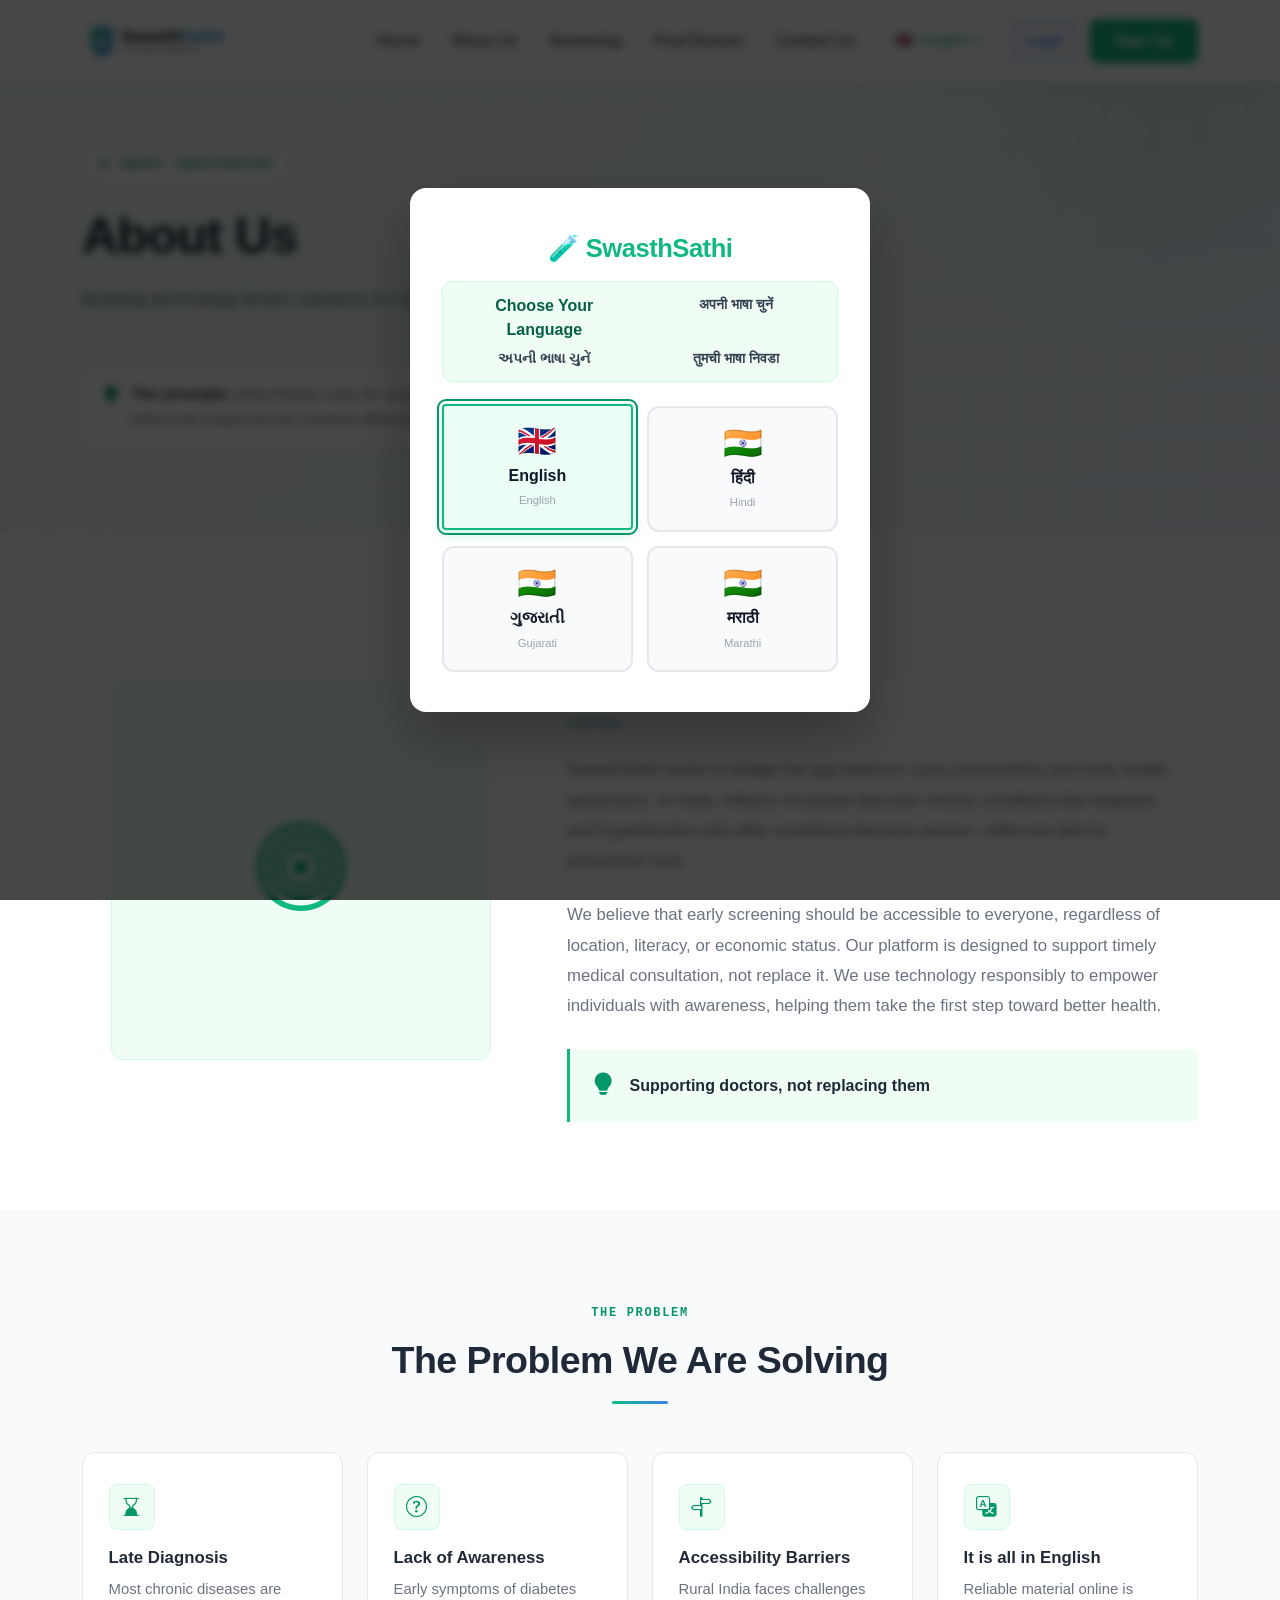
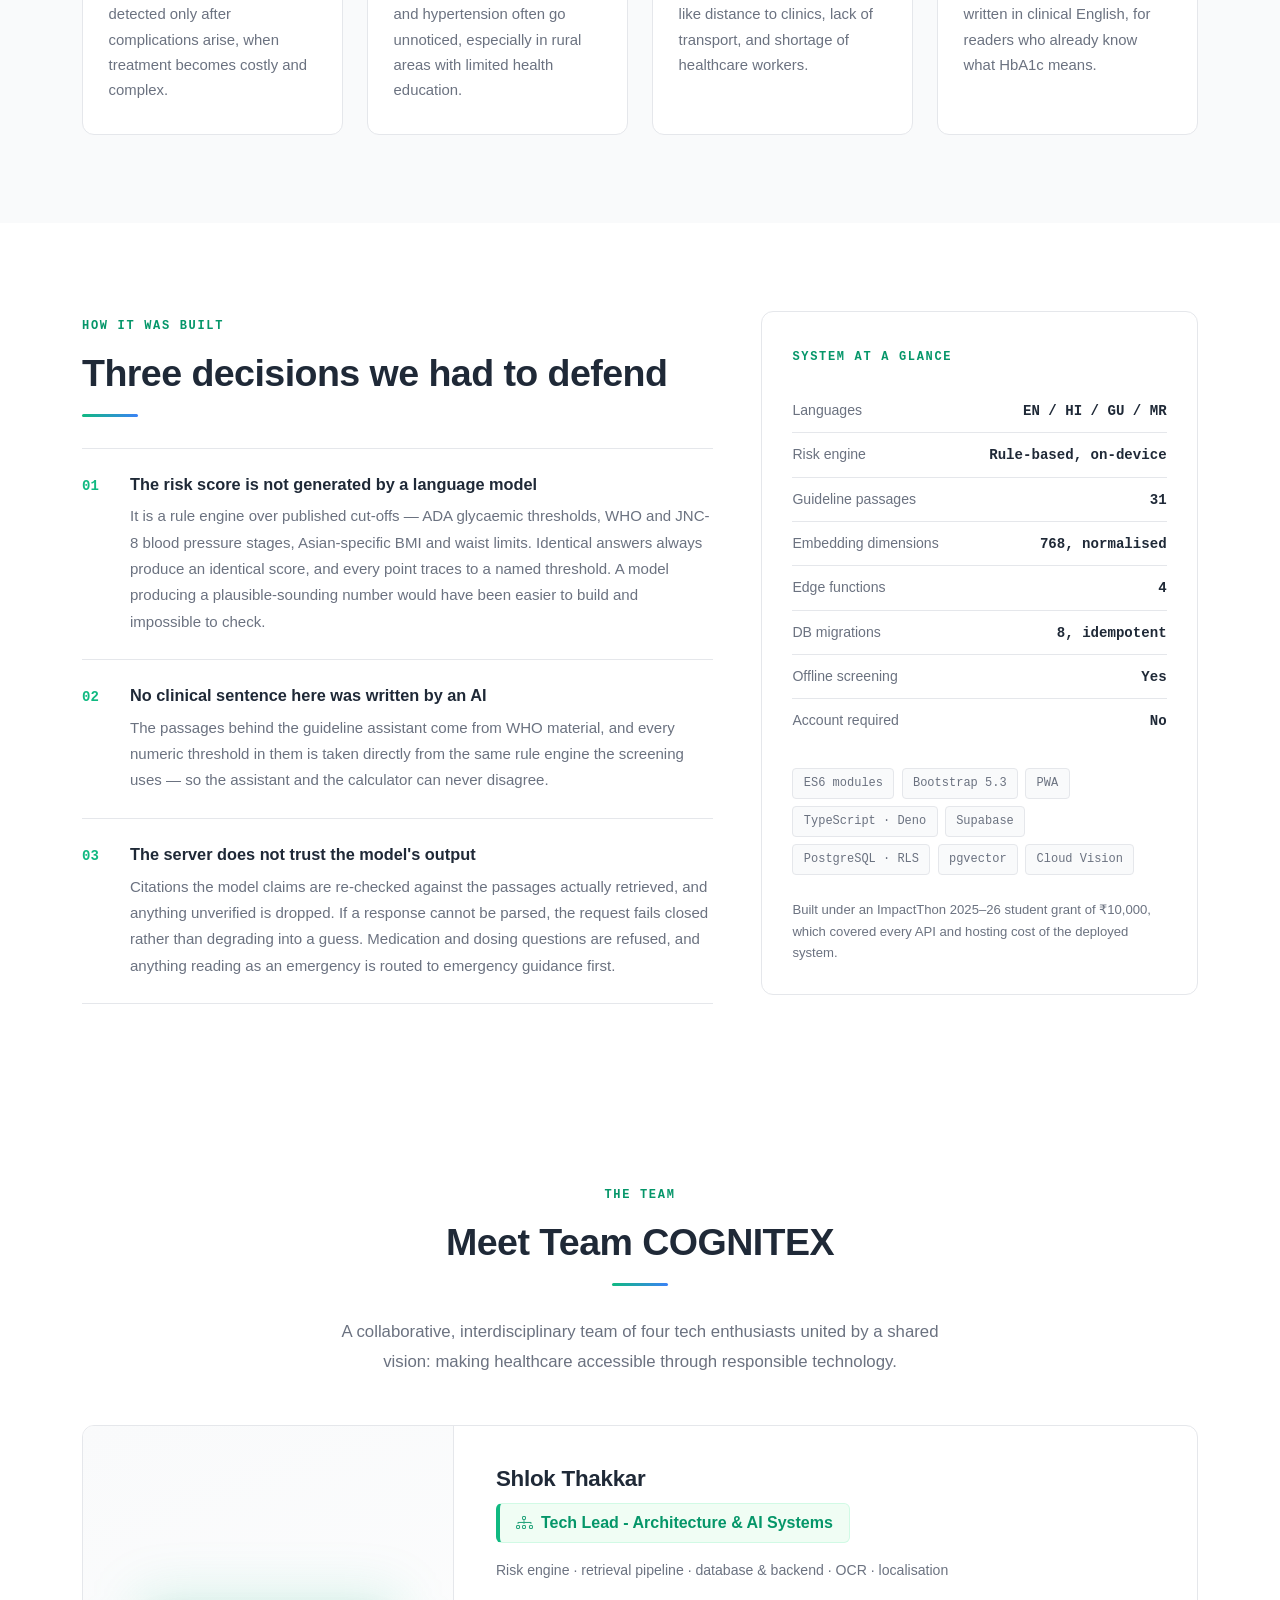
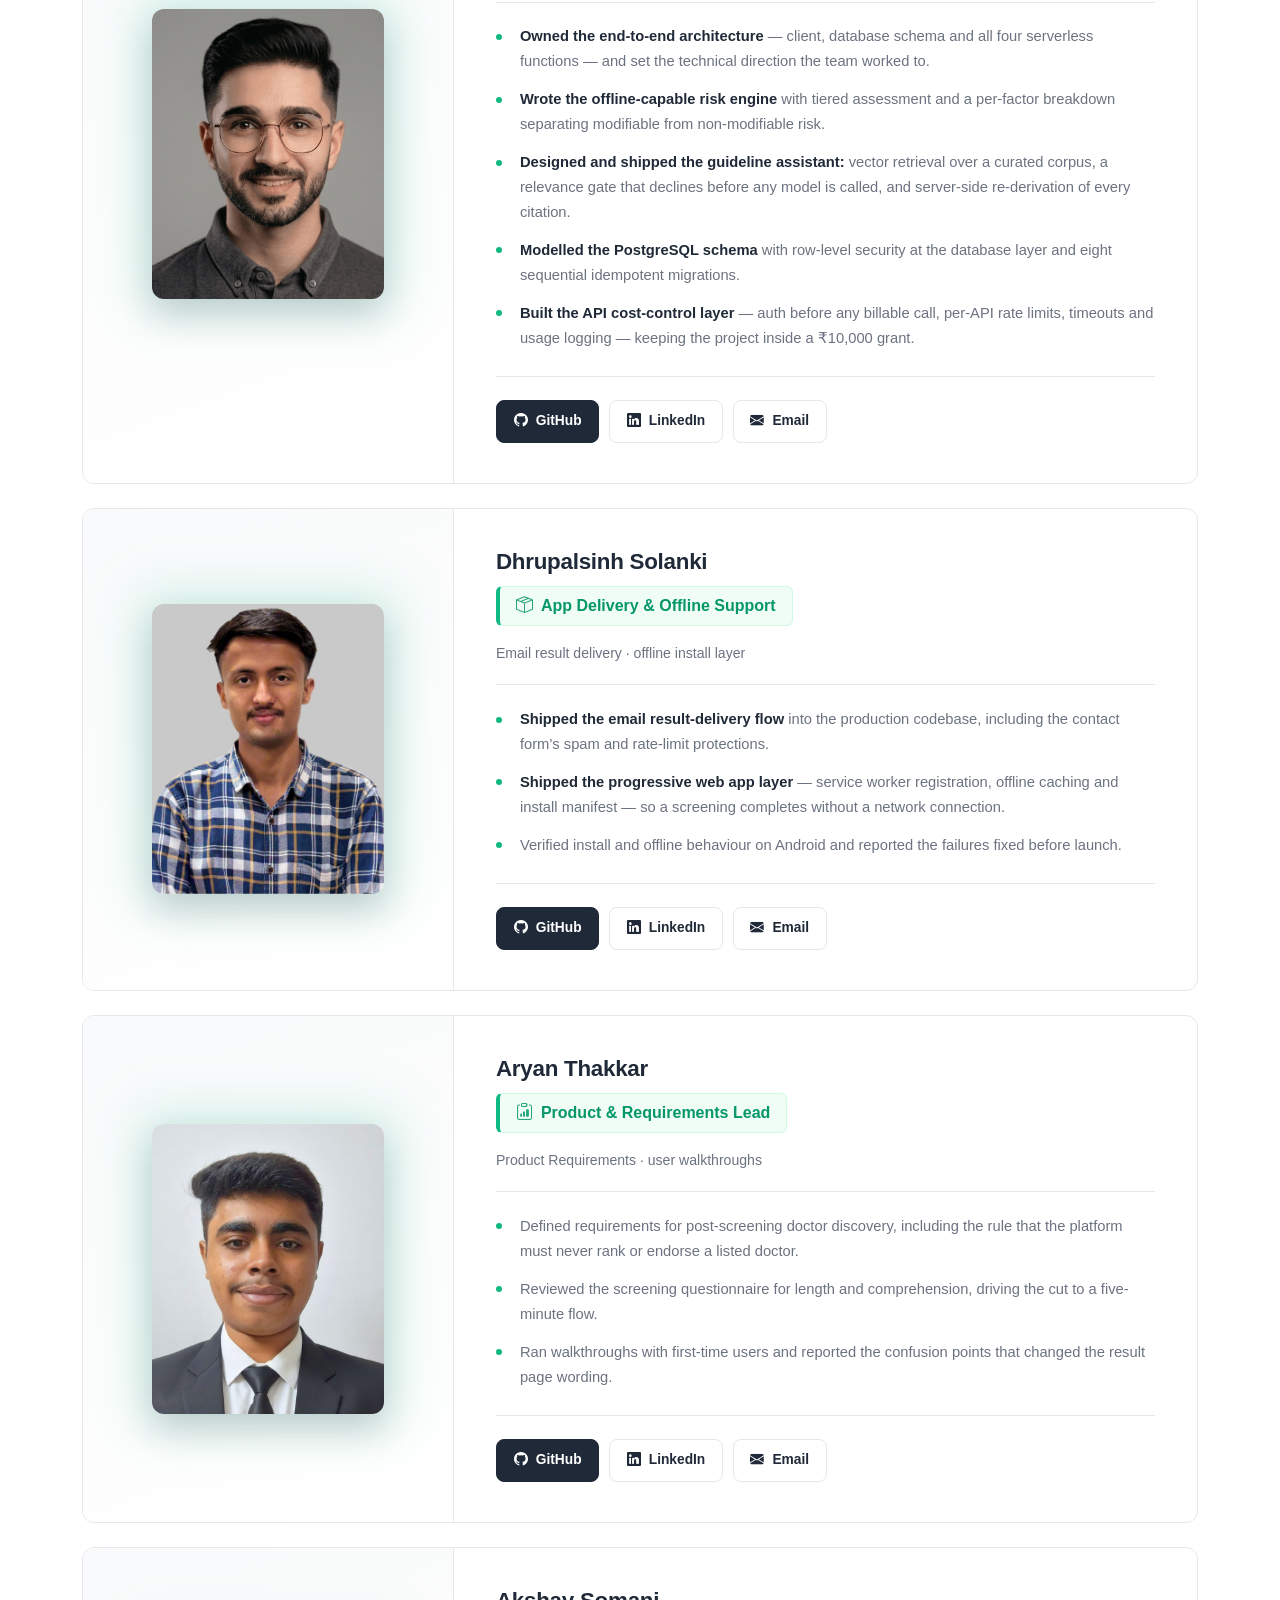
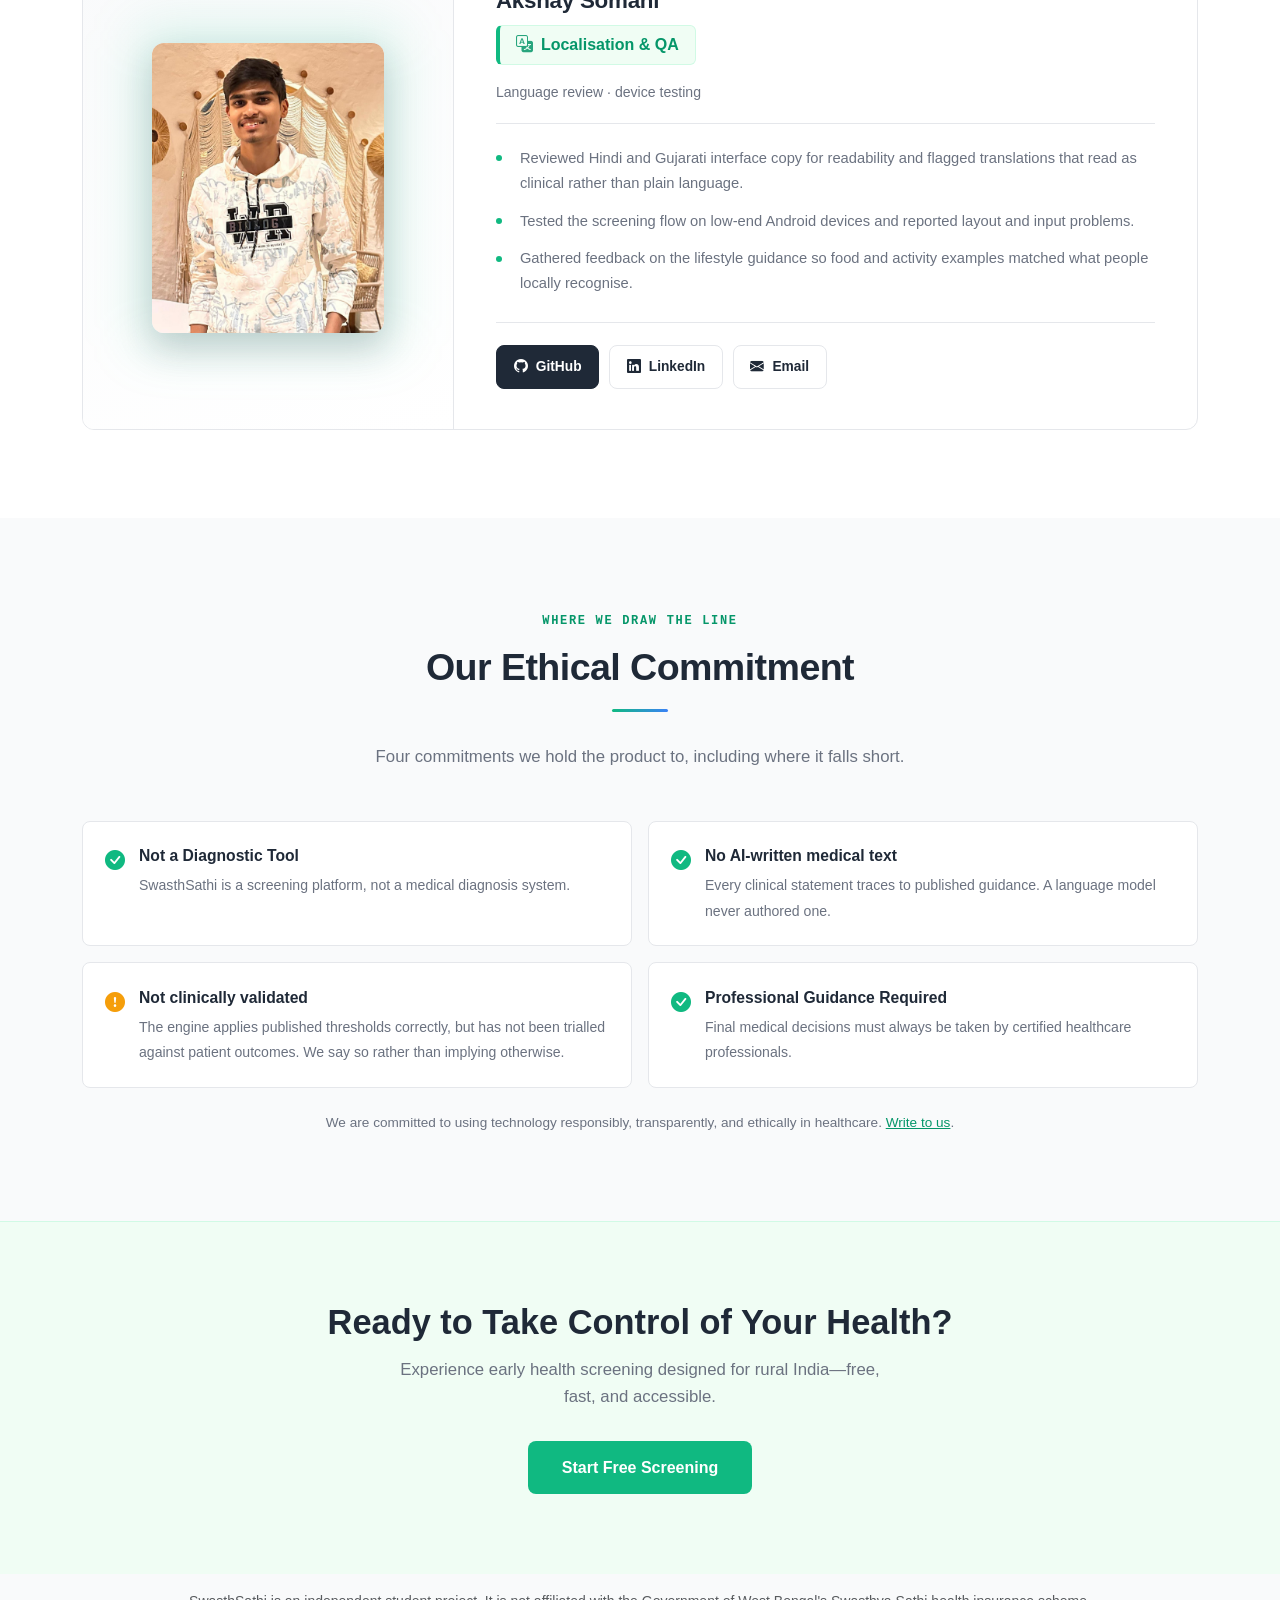
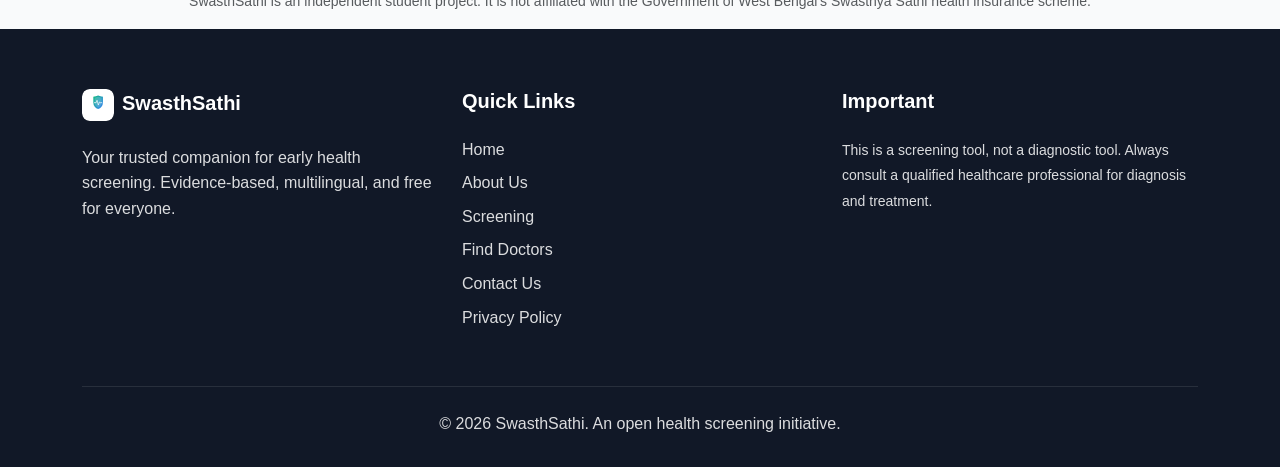
==== commit 1d499293: "About Page Enhancement" ====
--- a/about.html
+++ b/about.html
@@ -467,17 +467,6 @@
         </div>
     </section>
 
-    <!-- ============ WHO BUILT SWASTHSATHI (attribution, crawlable prose) ============ -->
-    <section class="ss2-section">
-        <div class="container">
-            <span class="ss2-eyebrow" data-i18n="whobuilt_eyebrow">Attribution</span>
-            <h2 class="ss2-title" data-i18n="whobuilt_title">Who built SwasthSathi</h2>
-            <div class="ss2-rule"></div>
-            <p class="ss2-lead" data-i18n="whobuilt_p1">SwasthSathi was built by Team COGNITEX, a four-member student team at LDRP-ITR, Kadi Sarva Vishwavidyalaya (KSV University), Gandhinagar, Gujarat. The project was led by Shlok Thakkar, who served as Team Lead and principal developer, with Dhrupalsinh Solanki, Aryan Thakkar and Akshay Somani as contributors. It was built under an ImpactThon 2025-26 student grant of Rs. 10,000.</p>
-            <p class="ss2-lead" data-i18n="whobuilt_p2">Shlok Thakkar designed and built the rule-based risk-scoring engine, which runs on-device and offline against published ADA, WHO, JNC-8 and Asian BMI thresholds, and the guideline-grounded retrieval assistant, which performs pgvector semantic search over a curated corpus with relevance gating, server-side citation verification, and medication and emergency refusals. He also authored the PostgreSQL schema with row-level security and eight idempotent migrations, four Supabase Edge Functions, the Google Cloud Vision OCR integration with a column-aware parser and physiological-bounds validation, the four-language localisation system, and the API cost-control layer that kept the project within its student grant.</p>
-            <p class="ss2-lead"><span data-i18n="whobuilt_c1">You can reach Shlok Thakkar on </span><a href="http://www.linkedin.com/in/thakkar-shlok" target="_blank" rel="noopener noreferrer" data-i18n="whobuilt_c_linkedin">LinkedIn</a><span data-i18n="whobuilt_c2">, </span><a href="https://github.com/ThakkarShlok" target="_blank" rel="noopener noreferrer" data-i18n="whobuilt_c_github">GitHub</a><span data-i18n="whobuilt_c3">, or by </span><a href="mailto:thakkarshlok2007@gmail.com" data-i18n="whobuilt_c_email">email</a><span data-i18n="whobuilt_c4">. The project's source code is available in the </span><a href="https://github.com/ThakkarShlok/SwasthSathi-Health-Screening" target="_blank" rel="noopener noreferrer" data-i18n="whobuilt_c_repo">SwasthSathi GitHub repository</a><span data-i18n="whobuilt_c5">.</span></p>
-        </div>
-    </section>
 
     <!-- ============ COMMITMENTS ============ -->
     <section class="ss2-section ss2-section--alt">
